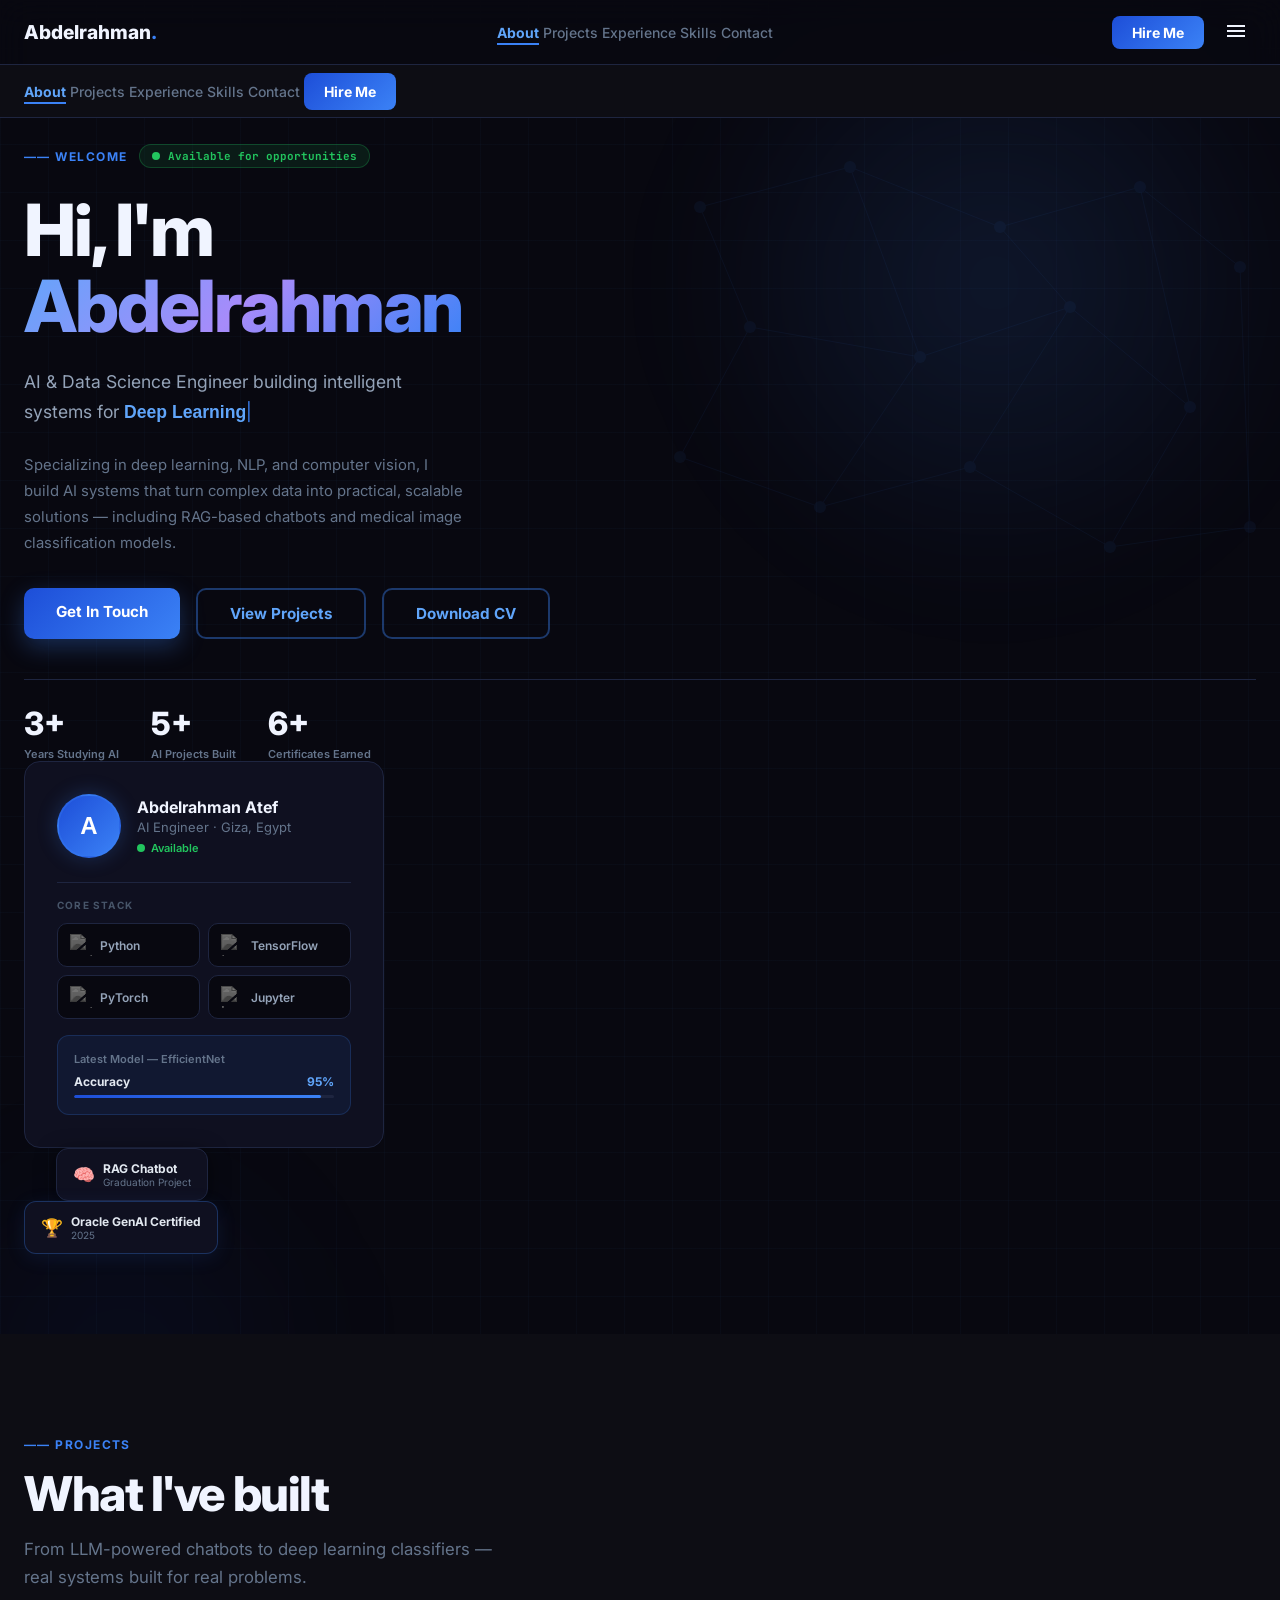
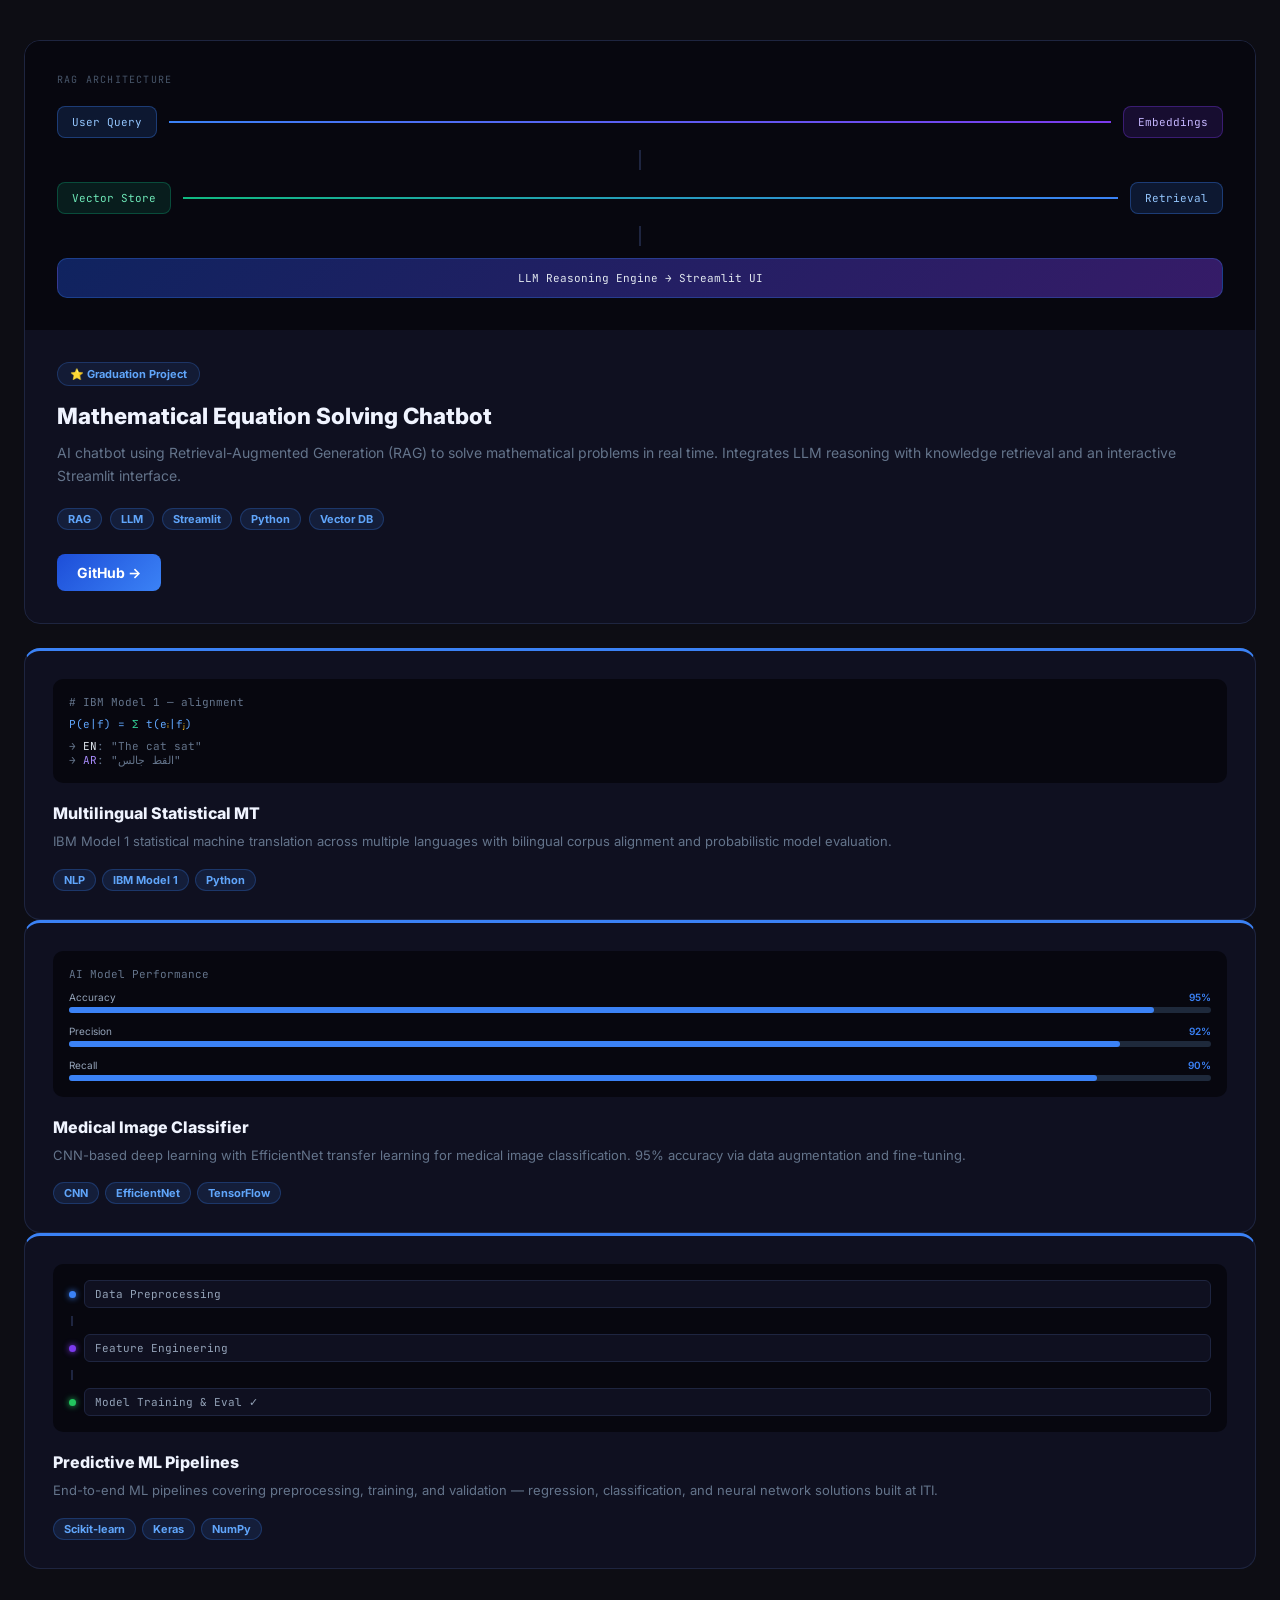
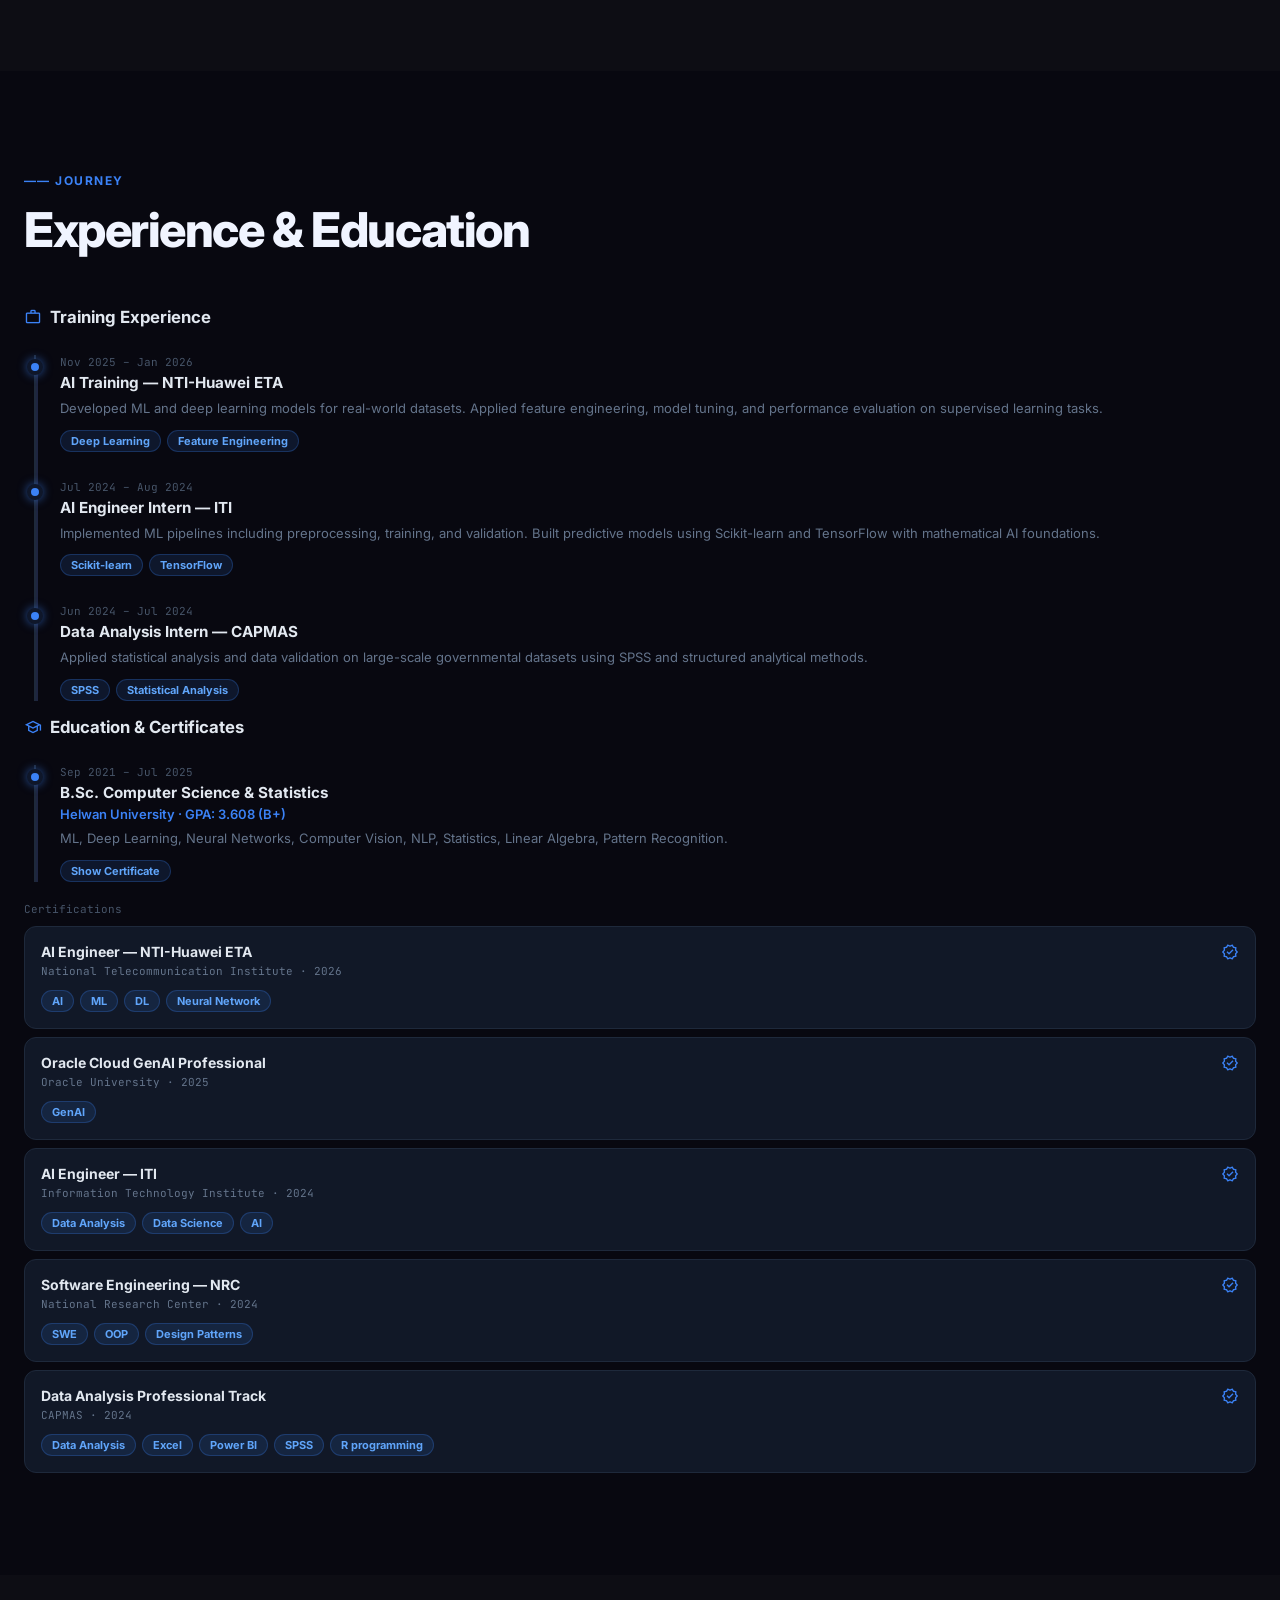
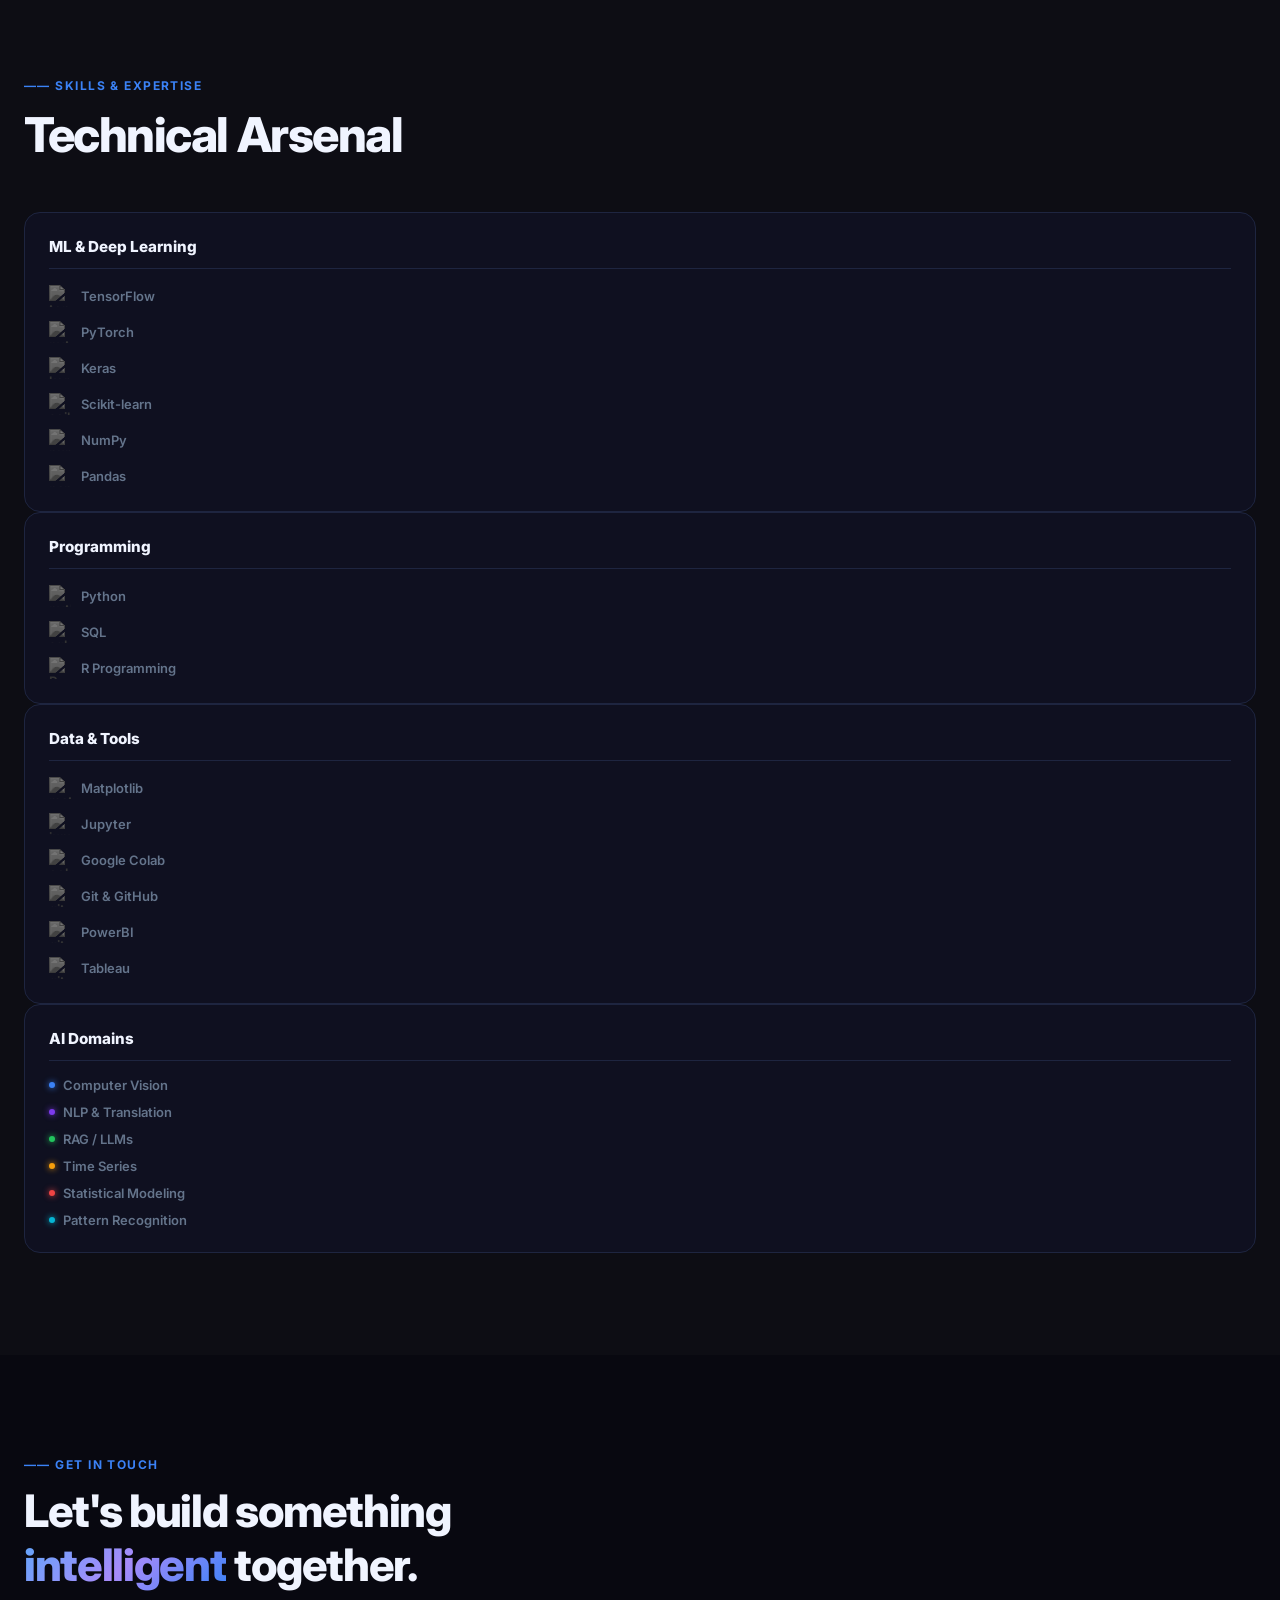
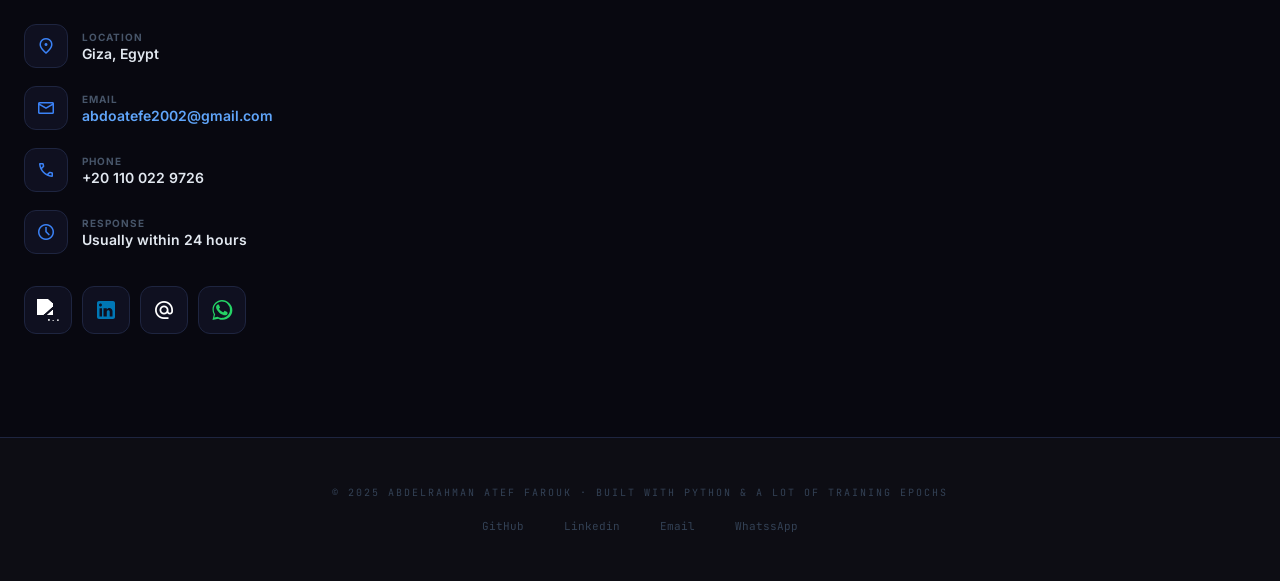
==== index.html @ b1ac97bb "Add files via upload" ====
<!DOCTYPE html>
<html lang="en">
<head>
<meta charset="UTF-8" />
<meta name="viewport" content="width=device-width, initial-scale=1.0" />
<title>Abdelrahman Atef — AI Engineer</title>
<link rel="preconnect" href="https://fonts.googleapis.com" />
<link rel="preconnect" href="https://fonts.gstatic.com" crossorigin />
<link href="https://api.fontshare.com/v2/css?f[]=satoshi@400,500,700,800&display=swap" rel="stylesheet" />
<link href="https://fonts.googleapis.com/css2?family=Inter:wght@400;500;700&display=swap" rel="stylesheet" />
<link href="https://fonts.googleapis.com/css2?family=JetBrains+Mono:wght@400;700&display=swap" rel="stylesheet" />
<link href="https://fonts.googleapis.com/css2?family=Material+Symbols+Outlined:opsz,wght,FILL,GRAD@20..48,100..700,0..1,-50..200&display=swap" rel="stylesheet" />
<script src="https://cdn.tailwindcss.com?plugins=forms,container-queries"></script>
<script>
tailwind.config = {
  theme: {
    extend: {
      colors: {
        primary: "#0a0a0f",
        "primary-container": "#3b82f6",
        "primary-light": "#0d1526",
        surface: "#0d0d14",
        "surface-low": "#111118",
        "surface-container": "#1a1a2e",
        "on-surface": "#f0f4ff",
        "on-surface-variant": "#94a3b8",
        "outline-variant": "#1e293b",
      },
      fontFamily: {
        satoshi: ["Satoshi", "Manrope", "sans-serif"],
        body: ["Inter", "sans-serif"],
        mono: ["JetBrains Mono", "monospace"],
      },
    },
  },
}
</script>
<style>
  *, *::before, *::after { box-sizing: border-box; }
  html { scroll-behavior: smooth; }
  body { font-family: 'Inter', sans-serif; background: #080810; color: #f0f4ff; margin: 0; }

  :root {
    --blue: #3b82f6;
    --blue-bright: #60a5fa;
    --blue-dim: #1d4ed8;
    --blue-glow: rgba(59,130,246,0.18);
    --black: #080810;
    --card: #0f1020;
    --card-border: #1e2540;
    --muted: #64748b;
    --text: #e2e8f0;
    --text-dim: #94a3b8;
  }
.skill-row:hover .dev-icon path.icon-bg {
  fill: #276DC3 !important;
}
  .gradient-primary { background: linear-gradient(135deg, #1d4ed8 0%, #3b82f6 100%); }
  .ghost-shadow { box-shadow: 0 8px 40px var(--blue-glow); }
  .section-padding { padding-top: clamp(64px, 8vw, 120px); padding-bottom: clamp(64px, 8vw, 120px); }

  .editorial-label {
    color: var(--blue); font-size: 0.75rem; font-weight: 700;
    letter-spacing: 0.12em; display: flex; align-items: center; gap: 0.5rem;
    text-transform: uppercase;
  }
  /* الكلاس الموحد لكل الأيقونات */


/* عند تمرير الماوس على الصف أو الأيقونة مباشرة */
.skill-row:hover .dev-icon, .dev-icon:hover {
  filter: grayscale(0) opacity(1) brightness(1);
  transform: scale(1.15);
}

/* إصلاح أيقونات Power BI و Tableau لتكون مثل باقي الأيقونات */
.dev-icon {
  width: 22px;
  height: 22px;
  filter: grayscale(1) brightness(0.45);
  transition: filter 0.3s ease, transform 0.0s ease;
}

.dev-icon:hover {
  filter: grayscale(0) brightness(1);
  transform: scale(1.05);
}
  .dot-pulse { width: 8px; height: 8px; background: #22c55e; border-radius: 50%; animation: pulse-dot 2s infinite; }
  @keyframes pulse-dot {
    0%   { box-shadow: 0 0 0 0 rgba(34,197,94,0.5); }
    70%  { box-shadow: 0 0 0 10px rgba(34,197,94,0); }
    100% { box-shadow: 0 0 0 0 rgba(34,197,94,0); }
  }

  .dev-icon { width: 22px; height: 22px; filter: grayscale(1) brightness(0.45); transition: filter 0.3s; }
  .dev-icon:hover, .skill-row:hover .dev-icon { filter: grayscale(0) brightness(1); }

  .reveal { opacity: 0; transform: translateY(28px); transition: opacity 0.6s ease, transform 0.6s ease; }
  .reveal.visible { opacity: 1; transform: translateY(0); }

  .cursor-blink { animation: blink 1s step-end infinite; }
  @keyframes blink { 0%,100%{opacity:1} 50%{opacity:0} }

  .tag-pill {
    background: rgba(59,130,246,0.12); color: var(--blue-bright); border-radius: 9999px;
    font-size: 11px; font-weight: 700; padding: 3px 10px; border: 1px solid rgba(59,130,246,0.25);
  }

  .timeline-line { position: relative; padding-left: 2rem; }
  .timeline-line::before {
    content: ''; position: absolute; left: 0; top: 8px; bottom: 0;
    width: 2px; background: var(--card-border);
  }
  .timeline-dot {
    position: absolute; left: -6px; top: 6px;
    width: 14px; height: 14px; border-radius: 50%;
    background: var(--blue); border: 3px solid var(--black);
    box-shadow: 0 0 10px rgba(59,130,246,0.6);
  }

  .project-card { transition: transform 0.2s ease, box-shadow 0.2s ease; }
  .project-card:hover { transform: translateY(-5px); box-shadow: 0 16px 48px rgba(59,130,246,0.2); }

  .nav-link { color: var(--muted); font-size: 0.875rem; font-weight: 500; transition: color 0.2s; text-decoration: none; }
  .nav-link:hover, .nav-link.active { color: var(--blue-bright); }
  .nav-link.active { font-weight: 700; border-bottom: 2px solid var(--blue); padding-bottom: 2px; }

  input, textarea {
    background: #0a0a14; border: 1px solid var(--card-border); color: var(--text);
    border-radius: 8px; padding: 12px; font-size: 14px; width: 100%;
    transition: border-color 0.2s, box-shadow 0.2s; font-family: 'Inter', sans-serif;
  }
  input::placeholder, textarea::placeholder { color: var(--muted); }
  input:focus, textarea:focus {
    outline: none; border-color: var(--blue);
    box-shadow: 0 0 0 3px rgba(59,130,246,0.15);
  }

  .gradient-text {
    background: linear-gradient(135deg, #60a5fa, #a78bfa, #3b82f6);
    -webkit-background-clip: text; -webkit-text-fill-color: transparent; background-clip: text;
  }

  .skill-bar { height: 3px; background: var(--card-border); border-radius: 99px; overflow: hidden; }
  .skill-bar-fill {
    height: 100%; background: linear-gradient(90deg, #1d4ed8, #3b82f6);
    border-radius: 99px; transition: width 1.2s cubic-bezier(0.4, 0, 0.2, 1); width: 0;
  }

  .cert-card {
    background: var(--card); border: 1px solid var(--card-border);
    border-radius: 12px; padding: 16px;
    transition: transform 0.2s, border-color 0.2s;
  }
  .cert-card:hover { transform: translateY(-2px); border-color: var(--blue); }

  .glow-card { border: 1px solid var(--card-border); border-radius: 16px; transition: border-color 0.3s, box-shadow 0.3s; }
  .glow-card:hover { border-color: rgba(59,130,246,0.5); box-shadow: 0 0 28px rgba(59,130,246,0.1); }

  .grid-overlay {
    position: absolute; inset: 0; pointer-events: none;
    background-image:
      linear-gradient(rgba(59,130,246,0.03) 1px, transparent 1px),
      linear-gradient(90deg, rgba(59,130,246,0.03) 1px, transparent 1px);
    background-size: 48px 48px;
  }

  ::-webkit-scrollbar { width: 6px; }
  ::-webkit-scrollbar-track { background: var(--black); }
  ::-webkit-scrollbar-thumb { background: var(--card-border); border-radius: 3px; }
  ::-webkit-scrollbar-thumb:hover { background: var(--blue-dim); }

  a { text-decoration: none; }
</style>
</head>
<body>

<!-- ─── NAVBAR ─── -->
<nav style="position:fixed;top:0;left:0;right:0;z-index:50;background:rgba(8,8,16,0.88);backdrop-filter:blur(16px);border-bottom:1px solid #1e2540;">
  <div style="max-width:1280px;margin:0 auto;padding:0 24px;height:64px;display:flex;align-items:center;justify-content:space-between;">
    <span class="font-satoshi" style="font-weight:800;font-size:1.2rem;color:#f0f4ff;">Abdelrahman<span style="color:#3b82f6;">.</span></span>
    <div class="hidden md:flex" style="align-items:center;gap:32px;">
      <a href="#about"      class="nav-link font-satoshi">About</a>
      <a href="#projects"   class="nav-link font-satoshi">Projects</a>
      <a href="#experience" class="nav-link font-satoshi">Experience</a>
      <a href="#skills"     class="nav-link font-satoshi">Skills</a>
      <a href="#contact"    class="nav-link font-satoshi">Contact</a>
    </div>
    <div style="display:flex;align-items:center;gap:12px;">
      <a href="mailto:abdoatefe2002@gmail.com" class="gradient-primary font-satoshi hidden md:block"
         style="color:white;font-weight:700;padding:8px 20px;border-radius:8px;font-size:14px;">Hire Me</a>
      <button id="hamburger" class="md:hidden" style="background:none;border:none;color:#f0f4ff;cursor:pointer;padding:8px;" aria-expanded="false">
        <span class="material-symbols-outlined">menu</span>
      </button>
    </div>
  </div>
  <div id="mobile-menu" class="hidden" style="background:#0d0d14;border-top:1px solid #1e2540;padding:16px 24px;flex-direction:column;gap:16px;">
    <a href="#about"      class="nav-link font-satoshi mobile-nav-link">About</a>
    <a href="#projects"   class="nav-link font-satoshi mobile-nav-link">Projects</a>
    <a href="#experience" class="nav-link font-satoshi mobile-nav-link">Experience</a>
    <a href="#skills"     class="nav-link font-satoshi mobile-nav-link">Skills</a>
    <a href="#contact"    class="nav-link font-satoshi mobile-nav-link">Contact</a>
    <a href="mailto:abdoatefe2002@gmail.com" class="gradient-primary font-satoshi"
       style="color:white;font-weight:700;padding:10px 20px;border-radius:8px;font-size:14px;text-align:center;">Hire Me</a>
  </div>
</nav>

<!-- ─── HERO ─── -->
<section id="about" style="min-height:100vh;display:flex;align-items:center;position:relative;overflow:hidden;padding-top:64px;background:#080810;">
  <div class="grid-overlay"></div>
  <div style="position:absolute;top:-5%;right:-5%;width:700px;height:700px;background:radial-gradient(circle,rgba(59,130,246,0.13) 0%,transparent 65%);border-radius:50%;filter:blur(50px);pointer-events:none;"></div>
  <div style="position:absolute;bottom:-20%;left:-10%;width:500px;height:500px;background:radial-gradient(circle,rgba(29,78,216,0.07) 0%,transparent 65%);border-radius:50%;filter:blur(60px);pointer-events:none;"></div>
  <svg style="position:absolute;right:0;top:8%;opacity:0.055;pointer-events:none;" width="680" height="580" viewBox="0 0 680 580" fill="none">
    <circle cx="100" cy="100" r="6" fill="#3b82f6"/><circle cx="250" cy="60" r="6" fill="#3b82f6"/>
    <circle cx="400" cy="120" r="6" fill="#3b82f6"/><circle cx="540" cy="80" r="6" fill="#3b82f6"/>
    <circle cx="640" cy="160" r="6" fill="#3b82f6"/><circle cx="150" cy="220" r="6" fill="#3b82f6"/>
    <circle cx="320" cy="250" r="6" fill="#3b82f6"/><circle cx="470" cy="200" r="6" fill="#3b82f6"/>
    <circle cx="590" cy="300" r="6" fill="#3b82f6"/><circle cx="80" cy="350" r="6" fill="#3b82f6"/>
    <circle cx="220" cy="400" r="6" fill="#3b82f6"/><circle cx="370" cy="360" r="6" fill="#3b82f6"/>
    <circle cx="510" cy="440" r="6" fill="#3b82f6"/><circle cx="650" cy="420" r="6" fill="#3b82f6"/>
    <line x1="100" y1="100" x2="250" y2="60" stroke="#3b82f6" stroke-width="1"/>
    <line x1="250" y1="60" x2="400" y2="120" stroke="#3b82f6" stroke-width="1"/>
    <line x1="400" y1="120" x2="540" y2="80" stroke="#3b82f6" stroke-width="1"/>
    <line x1="540" y1="80" x2="640" y2="160" stroke="#3b82f6" stroke-width="1"/>
    <line x1="100" y1="100" x2="150" y2="220" stroke="#3b82f6" stroke-width="1"/>
    <line x1="250" y1="60" x2="320" y2="250" stroke="#3b82f6" stroke-width="1"/>
    <line x1="400" y1="120" x2="470" y2="200" stroke="#3b82f6" stroke-width="1"/>
    <line x1="540" y1="80" x2="590" y2="300" stroke="#3b82f6" stroke-width="1"/>
    <line x1="150" y1="220" x2="320" y2="250" stroke="#3b82f6" stroke-width="1"/>
    <line x1="320" y1="250" x2="470" y2="200" stroke="#3b82f6" stroke-width="1"/>
    <line x1="470" y1="200" x2="590" y2="300" stroke="#3b82f6" stroke-width="1"/>
    <line x1="80" y1="350" x2="150" y2="220" stroke="#3b82f6" stroke-width="1"/>
    <line x1="80" y1="350" x2="220" y2="400" stroke="#3b82f6" stroke-width="1"/>
    <line x1="220" y1="400" x2="370" y2="360" stroke="#3b82f6" stroke-width="1"/>
    <line x1="370" y1="360" x2="510" y2="440" stroke="#3b82f6" stroke-width="1"/>
    <line x1="510" y1="440" x2="650" y2="420" stroke="#3b82f6" stroke-width="1"/>
    <line x1="320" y1="250" x2="220" y2="400" stroke="#3b82f6" stroke-width="1"/>
    <line x1="470" y1="200" x2="370" y2="360" stroke="#3b82f6" stroke-width="1"/>
    <line x1="590" y1="300" x2="510" y2="440" stroke="#3b82f6" stroke-width="1"/>
    <line x1="640" y1="160" x2="650" y2="420" stroke="#3b82f6" stroke-width="1"/>
  </svg>

  <div style="max-width:1280px;margin:0 auto;padding:80px 24px;width:100%;position:relative;z-index:1;">
    <div class="grid md:grid-cols-2" style="gap:48px;align-items:center;">

      <!-- LEFT -->
      <div style="display:flex;flex-direction:column;gap:24px;">
        <div style="display:flex;flex-wrap:wrap;align-items:center;gap:12px;">
          <span class="editorial-label">—— WELCOME</span>
          <span style="display:flex;align-items:center;gap:8px;background:rgba(34,197,94,0.1);border:1px solid rgba(34,197,94,0.25);color:#22c55e;font-family:'JetBrains Mono',monospace;font-size:11px;font-weight:700;padding:4px 12px;border-radius:9999px;">
            <span class="dot-pulse"></span>Available for opportunities
          </span>
        </div>

        <h1 class="font-satoshi" style="font-size:clamp(2.8rem,6vw,4.5rem);font-weight:800;letter-spacing:-0.03em;line-height:1.05;color:#f0f4ff;margin:0;">
          Hi, I'm<br/><span class="gradient-text">Abdelrahman</span>
        </h1>

        <p style="font-size:1.1rem;color:#94a3b8;max-width:420px;line-height:1.7;margin:0;">
          AI & Data Science Engineer building intelligent systems for
          <span id="rotator" style="color:#60a5fa;font-weight:700;font-family:'Satoshi',sans-serif;">Machine Learning</span><span class="cursor-blink" style="color:#3b82f6;">|</span>
        </p>

        <p style="font-size:0.93rem;color:#64748b;max-width:440px;line-height:1.75;margin:0;">
          Specializing in deep learning, NLP, and computer vision, I build AI systems that turn complex data into practical, scalable solutions — including RAG-based chatbots and medical image classification models.
        </p>

       <div style="display:flex;flex-wrap:wrap;gap:16px;margin-top:8px;">
  <a href="#contact" class="gradient-primary font-satoshi"
     style="color:white;font-weight:700;padding:14px 32px;border-radius:10px;font-size:0.95rem;box-shadow:0 8px 24px rgba(59,130,246,0.3);">Get In Touch</a>
  <a href="#projects" class="font-satoshi"
     style="color:#60a5fa;font-weight:700;padding:14px 32px;border-radius:10px;font-size:0.95rem;border:2px solid rgba(59,130,246,0.4);transition:all 0.2s;"
     onmouseover="this.style.background='rgba(59,130,246,0.08)';this.style.borderColor='#3b82f6'"
     onmouseout="this.style.background='transparent';this.style.borderColor='rgba(59,130,246,0.4)'">View Projects</a>
  <!-- زر Download CV الجديد -->
  <a href="AbdelrahmanAtef.pdf" download
    style="color:#60a5fa;font-weight:700;padding:14px 32px;border-radius:10px;font-size:0.95rem;border:2px solid rgba(59,130,246,0.4);transition:all 0.2s;"
     onmouseover="this.style.background='rgba(59,130,246,0.08)';this.style.borderColor='#3b82f6'"
     onmouseout="this.style.background='transparent';this.style.borderColor='rgba(59,130,246,0.4)'">Download CV</a>
</div>

        <div style="display:flex;gap:32px;margin-top:16px;padding-top:24px;border-top:1px solid #1e2540;">
          <div>
            <div class="font-satoshi" style="font-weight:800;font-size:2rem;color:#f0f4ff;"><span class="counter" data-target="3">0</span>+</div>
            <div style="font-size:11px;color:#64748b;font-weight:600;margin-top:4px;">Years Studying AI</div>
          </div>
          <div>
            <div class="font-satoshi" style="font-weight:800;font-size:2rem;color:#f0f4ff;"><span class="counter" data-target="5">0</span>+</div>
            <div style="font-size:11px;color:#64748b;font-weight:600;margin-top:4px;">AI Projects Built</div>
          </div>
          <div>
            <div class="font-satoshi" style="font-weight:800;font-size:2rem;color:#f0f4ff;"><span class="counter" data-target="6">0</span>+</div>
            <div style="font-size:11px;color:#64748b;font-weight:600;margin-top:4px;">Certificates Earned</div>
          </div>
        </div>
      </div>

      <!-- RIGHT -->
      <div class="hidden md:flex" style="flex-direction:column;align-items:center;gap:16px;">
        <div class="glow-card" style="background:#0f1020;padding:32px;width:100%;max-width:360px;">
          <div style="display:flex;align-items:center;gap:16px;margin-bottom:24px;">
            <div style="width:64px;height:64px;border-radius:50%;background:linear-gradient(135deg,#1d4ed8,#3b82f6);display:flex;align-items:center;justify-content:center;flex-shrink:0;border:2px solid rgba(59,130,246,0.3);box-shadow:0 0 20px rgba(59,130,246,0.25);">
              <span style="color:white;font-family:'Satoshi',sans-serif;font-weight:800;font-size:1.5rem;">A</span>
            </div>
            <div>
              <div class="font-satoshi" style="font-weight:700;color:#f0f4ff;">Abdelrahman Atef</div>
              <div style="font-size:13px;color:#64748b;margin-top:2px;">AI Engineer · Giza, Egypt</div>
              <div style="display:flex;align-items:center;gap:6px;margin-top:6px;">
                <span class="dot-pulse"></span>
                <span style="font-size:11px;color:#22c55e;font-weight:600;">Available</span>
              </div>
            </div>
          </div>
          <div style="border-top:1px solid #1e2540;padding-top:16px;margin-bottom:16px;">
            <div style="font-size:10px;color:#475569;text-transform:uppercase;letter-spacing:0.12em;font-weight:700;margin-bottom:12px;">Core Stack</div>
            <div style="display:grid;grid-template-columns:1fr 1fr;gap:8px;">
              <div style="border:1px solid #1e2540;border-radius:10px;padding:10px 12px;display:flex;align-items:center;gap:8px;background:#080810;">
                <img src="https://cdn.jsdelivr.net/gh/devicons/devicon/icons/python/python-original.svg" alt="python" class="dev-icon" />
                <span style="font-size:12px;font-weight:600;color:#94a3b8;">Python</span>
              </div>
              <div style="border:1px solid #1e2540;border-radius:10px;padding:10px 12px;display:flex;align-items:center;gap:8px;background:#080810;">
                <img src="https://cdn.jsdelivr.net/gh/devicons/devicon/icons/tensorflow/tensorflow-original.svg" alt="tensorflow" class="dev-icon" />
                <span style="font-size:12px;font-weight:600;color:#94a3b8;">TensorFlow</span>
              </div>
              <div style="border:1px solid #1e2540;border-radius:10px;padding:10px 12px;display:flex;align-items:center;gap:8px;background:#080810;">
                <img src="https://cdn.jsdelivr.net/gh/devicons/devicon/icons/pytorch/pytorch-original.svg" alt="pytorch" class="dev-icon" />
                <span style="font-size:12px;font-weight:600;color:#94a3b8;">PyTorch</span>
              </div>
              <div style="border:1px solid #1e2540;border-radius:10px;padding:10px 12px;display:flex;align-items:center;gap:8px;background:#080810;">
                <img src="https://cdn.jsdelivr.net/gh/devicons/devicon/icons/jupyter/jupyter-original.svg" alt="jupyter" class="dev-icon" />
                <span style="font-size:12px;font-weight:600;color:#94a3b8;">Jupyter</span>
              </div>
            </div>
          </div>
          <div style="background:rgba(59,130,246,0.08);border:1px solid rgba(59,130,246,0.2);border-radius:12px;padding:16px;">
            <div style="font-size:11px;color:#64748b;font-weight:600;margin-bottom:8px;">Latest Model — EfficientNet</div>
            <div style="display:flex;justify-content:space-between;margin-bottom:6px;">
              <span style="font-size:12px;font-weight:700;color:#e2e8f0;">Accuracy</span>
              <span style="font-size:12px;font-weight:700;color:#60a5fa;">95%</span>
            </div>
            <div class="skill-bar"><div class="skill-bar-fill" style="width:95%"></div></div>
          </div>
        </div>
        <div style="display:flex;gap:12px;align-self:flex-start;margin-left:32px;">
          <div style="background:#0f1020;border:1px solid #1e2540;border-radius:12px;padding:12px 16px;display:flex;align-items:center;gap:8px;box-shadow:0 4px 20px rgba(0,0,0,0.5);">
            <span style="font-size:1.1rem;">🧠</span>
            <div>
              <div style="font-size:12px;font-weight:700;color:#e2e8f0;">RAG Chatbot</div>
              <div style="font-size:10px;color:#64748b;">Graduation Project</div>
            </div>
          </div>
        </div>
        <div style="display:flex;gap:12px;align-self:flex-end;margin-right:32px;">
          <div style="background:#0f1020;border:1px solid rgba(59,130,246,0.3);border-radius:12px;padding:12px 16px;display:flex;align-items:center;gap:8px;box-shadow:0 4px 20px rgba(59,130,246,0.1);">
            <span style="font-size:1.1rem;">🏆</span>
            <div>
              <div style="font-size:12px;font-weight:700;color:#e2e8f0;">Oracle GenAI Certified</div>
              <div style="font-size:10px;color:#64748b;">2025</div>
            </div>
          </div>
        </div>
      </div>
    </div>
  </div>
</section>

<!-- ─── PROJECTS ─── -->
<section id="projects" class="section-padding" style="background:#0d0d14;">
  <div style="max-width:1280px;margin:0 auto;padding:0 24px;">
    <div class="reveal" style="margin-bottom:12px;"><span class="editorial-label">—— PROJECTS</span></div>
    <h2 class="font-satoshi reveal" style="font-size:clamp(2rem,4vw,3rem);font-weight:800;letter-spacing:-0.03em;color:#f0f4ff;margin:0 0 12px 0;">What I've built</h2>
    <p class="reveal" style="color:#64748b;font-size:1.05rem;max-width:480px;line-height:1.7;margin:0 0 48px 0;">From LLM-powered chatbots to deep learning classifiers — real systems built for real problems.</p>

    <!-- Featured -->
    <div class="project-card glow-card reveal" style="background:#0f1020;overflow:hidden;margin-bottom:24px;">
      <div class="grid md:grid-cols-2">
        <div style="background:#07070f;padding:32px;display:flex;flex-direction:column;justify-content:center;min-height:280px;">
          <div style="font-size:10px;color:#475569;font-family:'JetBrains Mono',monospace;text-transform:uppercase;letter-spacing:0.12em;margin-bottom:20px;">RAG Architecture</div>
          <div style="display:flex;flex-direction:column;gap:12px;">
            <div style="display:flex;align-items:center;gap:12px;">
              <div style="background:rgba(59,130,246,0.15);border:1px solid rgba(59,130,246,0.35);color:#93c5fd;padding:8px 14px;border-radius:8px;font-family:'JetBrains Mono',monospace;font-size:11px;flex-shrink:0;">User Query</div>
              <div style="flex:1;height:2px;background:linear-gradient(90deg,#3b82f6,#7c3aed);"></div>
              <div style="background:rgba(124,58,237,0.15);border:1px solid rgba(124,58,237,0.35);color:#c4b5fd;padding:8px 14px;border-radius:8px;font-family:'JetBrains Mono',monospace;font-size:11px;flex-shrink:0;">Embeddings</div>
            </div>
            <div style="display:flex;justify-content:center;"><div style="width:2px;height:20px;background:#1e2540;"></div></div>
            <div style="display:flex;align-items:center;gap:12px;">
              <div style="background:rgba(16,185,129,0.12);border:1px solid rgba(16,185,129,0.3);color:#6ee7b7;padding:8px 14px;border-radius:8px;font-family:'JetBrains Mono',monospace;font-size:11px;flex-shrink:0;">Vector Store</div>
              <div style="flex:1;height:2px;background:linear-gradient(90deg,#10b981,#3b82f6);"></div>
              <div style="background:rgba(59,130,246,0.15);border:1px solid rgba(59,130,246,0.35);color:#93c5fd;padding:8px 14px;border-radius:8px;font-family:'JetBrains Mono',monospace;font-size:11px;flex-shrink:0;">Retrieval</div>
            </div>
            <div style="display:flex;justify-content:center;"><div style="width:2px;height:20px;background:#1e2540;"></div></div>
            <div style="background:linear-gradient(135deg,rgba(29,78,216,0.4),rgba(124,58,237,0.4));border:1px solid rgba(59,130,246,0.3);color:#e2e8f0;padding:12px 16px;border-radius:10px;font-family:'JetBrains Mono',monospace;font-size:11px;text-align:center;">
              LLM Reasoning Engine → Streamlit UI
            </div>
          </div>
        </div>
        <div style="padding:32px;display:flex;flex-direction:column;justify-content:center;">
          <div style="display:inline-flex;align-items:center;gap:8px;background:rgba(59,130,246,0.1);border:1px solid rgba(59,130,246,0.25);color:#60a5fa;border-radius:9999px;padding:4px 12px;font-size:11px;font-weight:700;margin-bottom:16px;width:fit-content;">
            ⭐ Graduation Project
          </div>
          <h3 class="font-satoshi" style="font-size:1.4rem;font-weight:800;color:#f0f4ff;margin:0 0 12px 0;">Mathematical Equation Solving Chatbot</h3>
          <p style="color:#64748b;font-size:14px;line-height:1.7;margin:0 0 20px 0;">AI chatbot using Retrieval-Augmented Generation (RAG) to solve mathematical problems in real time. Integrates LLM reasoning with knowledge retrieval and an interactive Streamlit interface.</p>
          <div style="display:flex;flex-wrap:wrap;gap:8px;margin-bottom:24px;">
            <span class="tag-pill">RAG</span><span class="tag-pill">LLM</span><span class="tag-pill">Streamlit</span><span class="tag-pill">Python</span><span class="tag-pill">Vector DB</span>
          </div>
          <a href="https://github.com/AbdoAtef2000" target="_blank" class="gradient-primary font-satoshi" style="color:white;font-weight:700;padding:10px 20px;border-radius:8px;font-size:14px;display:inline-block;width:fit-content;">GitHub →</a>
        </div>
      </div>
    </div>

    <!-- 3-col -->
    <div class="grid md:grid-cols-3" style="gap:20px;">
      <div class="project-card glow-card reveal" style="background:#0f1020;padding:28px;border-top:3px solid #3b82f6;">
        <div style="background:#07070f;border-radius:10px;padding:16px;margin-bottom:20px;font-family:'JetBrains Mono',monospace;font-size:11px;">
          <div style="color:#64748b;margin-bottom:8px;"># IBM Model 1 — alignment</div>
          <div style="color:#60a5fa;">P(e|f) = <span style="color:#34d399;">Σ</span> t(e<span style="color:#fbbf24;">ᵢ</span>|f<span style="color:#fbbf24;">ⱼ</span>)</div>
          <div style="color:#64748b;margin-top:8px;">→ <span style="color:#e2e8f0;">EN</span>: "The cat sat"</div>
          <div style="color:#64748b;">→ <span style="color:#a78bfa;">AR</span>: "القط جالس"</div>
        </div>
        <h4 class="font-satoshi" style="font-size:1rem;font-weight:800;color:#f0f4ff;margin:0 0 8px 0;">Multilingual Statistical MT</h4>
        <p style="color:#64748b;font-size:13px;line-height:1.65;margin:0 0 16px 0;">IBM Model 1 statistical machine translation across multiple languages with bilingual corpus alignment and probabilistic model evaluation.</p>
        <div style="display:flex;flex-wrap:wrap;gap:6px;"><span class="tag-pill">NLP</span><span class="tag-pill">IBM Model 1</span><span class="tag-pill">Python</span></div>
      </div>

    
    
    <div class="project-card glow-card reveal" style="background:#0f1020;padding:28px;border-top:3px solid #3b82f6;">
       
      
      
      
   <div style="background:#07070f;border-radius:10px;padding:16px;margin-bottom:20px;">
  <div style="font-size:11px;color:#64748b;font-family:'JetBrains Mono',monospace;margin-bottom:10px;">
    AI Model Performance
  </div>

  <div style="display:flex;flex-direction:column;gap:12px;">

    <!-- Accuracy -->
    <div>
      <div style="display:flex;justify-content:space-between;font-size:10px;color:#94a3b8;">
        <span>Accuracy</span>
        <span style="color:#3b82f6;font-weight:600;">95%</span>
      </div>
      <div style="height:6px;background:#1e293b;border-radius:6px;margin-top:4px;">
        <div style="width:95%;height:100%;background:#3b82f6;border-radius:6px;"></div>
      </div>
    </div>

    <!-- Precision -->
    <div>
      <div style="display:flex;justify-content:space-between;font-size:10px;color:#94a3b8;">
        <span>Precision</span>
        <span style="color:#3b82f6;font-weight:600;">92%</span>
      </div>
      <div style="height:6px;background:#1e293b;border-radius:6px;margin-top:4px;">
        <div style="width:92%;height:100%;background:#3b82f6;border-radius:6px;"></div>
      </div>
    </div>

    <!-- Recall -->
    <div>
      <div style="display:flex;justify-content:space-between;font-size:10px;color:#94a3b8;">
        <span>Recall</span>
        <span style="color:#3b82f6;font-weight:600;">90%</span>
      </div>
      <div style="height:6px;background:#1e293b;border-radius:6px;margin-top:4px;">
        <div style="width:90%;height:100%;background:#3b82f6;border-radius:6px;"></div>
      </div>
    </div>

  </div>
</div>





        <h4 class="font-satoshi" style="font-size:1rem;font-weight:800;color:#f0f4ff;margin:0 0 8px 0;">Medical Image Classifier</h4>
        <p style="color:#64748b;font-size:13px;line-height:1.65;margin:0 0 16px 0;">CNN-based deep learning with EfficientNet transfer learning for medical image classification. 95% accuracy via data augmentation and fine-tuning.</p>
        <div style="display:flex;flex-wrap:wrap;gap:6px;"><span class="tag-pill">CNN</span><span class="tag-pill">EfficientNet</span><span class="tag-pill">TensorFlow</span></div>
      </div>

      <div class="project-card glow-card reveal" style="background:#0f1020;padding:28px;border-top:3px solid #3b82f6;">
        <div style="background:#07070f;border-radius:10px;padding:16px;margin-bottom:20px;">
          <div style="display:flex;flex-direction:column;gap:8px;">
            <div style="display:flex;align-items:center;gap:8px;">
              <div style="width:7px;height:7px;border-radius:50%;background:#3b82f6;flex-shrink:0;box-shadow:0 0 6px #3b82f6;"></div>
              <div style="font-size:11px;font-family:'JetBrains Mono',monospace;color:#94a3b8;background:#0f1020;border:1px solid #1e2540;border-radius:6px;padding:6px 10px;flex:1;">Data Preprocessing</div>
            </div>
            <div style="width:2px;height:10px;background:#1e2540;margin-left:2px;"></div>
            <div style="display:flex;align-items:center;gap:8px;">
              <div style="width:7px;height:7px;border-radius:50%;background:#7c3aed;flex-shrink:0;box-shadow:0 0 6px #7c3aed;"></div>
              <div style="font-size:11px;font-family:'JetBrains Mono',monospace;color:#94a3b8;background:#0f1020;border:1px solid #1e2540;border-radius:6px;padding:6px 10px;flex:1;">Feature Engineering</div>
            </div>
            <div style="width:2px;height:10px;background:#1e2540;margin-left:2px;"></div>
            <div style="display:flex;align-items:center;gap:8px;">
              <div style="width:7px;height:7px;border-radius:50%;background:#22c55e;flex-shrink:0;box-shadow:0 0 6px #22c55e;"></div>
              <div style="font-size:11px;font-family:'JetBrains Mono',monospace;color:#94a3b8;background:#0f1020;border:1px solid #1e2540;border-radius:6px;padding:6px 10px;flex:1;">Model Training & Eval ✓</div>
            </div>
          </div>
        </div>
        <h4 class="font-satoshi" style="font-size:1rem;font-weight:800;color:#f0f4ff;margin:0 0 8px 0;">Predictive ML Pipelines</h4>
        <p style="color:#64748b;font-size:13px;line-height:1.65;margin:0 0 16px 0;">End-to-end ML pipelines covering preprocessing, training, and validation — regression, classification, and neural network solutions built at ITI.</p>
        <div style="display:flex;flex-wrap:wrap;gap:6px;"><span class="tag-pill">Scikit-learn</span><span class="tag-pill">Keras</span><span class="tag-pill">NumPy</span></div>
      </div>
    </div>
  </div>
</section>

<!-- ─── EXPERIENCE & EDUCATION ─── -->
<section id="experience" class="section-padding" style="background:#080810;">
  <div style="max-width:1280px;margin:0 auto;padding:0 24px;">
    <div class="reveal" style="margin-bottom:12px;"><span class="editorial-label">—— JOURNEY</span></div>
    <h2 class="font-satoshi reveal" style="font-size:clamp(2rem,4vw,3rem);font-weight:800;letter-spacing:-0.03em;color:#f0f4ff;margin:0 0 48px 0;">Experience & Education</h2>
    <div class="grid md:grid-cols-2" style="gap:48px;">
<div>
  <h3 class="font-satoshi" style="font-weight:700;font-size:1.05rem;color:#e2e8f0;margin-bottom:28px;display:flex;align-items:center;gap:8px;">
    <span class="material-symbols-outlined" style="font-size:18px;color:#3b82f6;">work</span>Training Experience
  </h3>

  <div class="timeline-line" style="display:flex;flex-direction:column;gap:28px;border-left: 2px solid #1e293b;margin-left: 10px;padding-left: 24px;position: relative;">

    <div class="reveal" style="position:relative;">
      <div class="timeline-dot" style="position: absolute;left: -33px;top: 4px;width: 16px;height: 16px;background: #3b82f6;border: 4px solid #0f172a;border-radius: 50%;z-index: 1;"></div>
      
      <div style="font-size:11px;color:#475569;font-family:'JetBrains Mono',monospace;margin-bottom:4px;">Nov 2025 – Jan 2026</div>
      <h4 class="font-satoshi" style="font-weight:700;color:#e2e8f0;font-size:0.95rem;margin:0 0 6px 0;">AI Training — NTI-Huawei ETA</h4>
      <p style="color:#64748b;font-size:13px;line-height:1.65;margin:0 0 10px 0;">Developed ML and deep learning models for real-world datasets. Applied feature engineering, model tuning, and performance evaluation on supervised learning tasks.</p>
      <div style="display:flex;flex-wrap:wrap;gap:6px;"><span class="tag-pill">Deep Learning</span><span class="tag-pill">Feature Engineering</span></div>
    </div>

    <div class="reveal" style="position:relative;">
      <div class="timeline-dot" style="position: absolute;left: -33px;top: 4px;width: 16px;height: 16px;background: #3b82f6;border: 4px solid #0f172a;border-radius: 50%;z-index: 1;"></div>
      
      <div style="font-size:11px;color:#475569;font-family:'JetBrains Mono',monospace;margin-bottom:4px;">Jul 2024 – Aug 2024</div>
      <h4 class="font-satoshi" style="font-weight:700;color:#e2e8f0;font-size:0.95rem;margin:0 0 6px 0;">AI Engineer Intern — ITI</h4>
      <p style="color:#64748b;font-size:13px;line-height:1.65;margin:0 0 10px 0;">Implemented ML pipelines including preprocessing, training, and validation. Built predictive models using Scikit-learn and TensorFlow with mathematical AI foundations.</p>
      <div style="display:flex;flex-wrap:wrap;gap:6px;"><span class="tag-pill">Scikit-learn</span><span class="tag-pill">TensorFlow</span></div>
    </div>

    <div class="reveal" style="position:relative;">
      <div class="timeline-dot" style="position: absolute;left: -33px;top: 4px;width: 16px;height: 16px;background: #3b82f6;border: 4px solid #0f172a;border-radius: 50%;z-index: 1;"></div>
      
      <div style="font-size:11px;color:#475569;font-family:'JetBrains Mono',monospace;margin-bottom:4px;">Jun 2024 – Jul 2024</div>
      <h4 class="font-satoshi" style="font-weight:700;color:#e2e8f0;font-size:0.95rem;margin:0 0 6px 0;">Data Analysis Intern — CAPMAS</h4>
      <p style="color:#64748b;font-size:13px;line-height:1.65;margin:0 0 10px 0;">Applied statistical analysis and data validation on large-scale governmental datasets using SPSS and structured analytical methods.</p>
      <div style="display:flex;flex-wrap:wrap;gap:6px;"><span class="tag-pill">SPSS</span><span class="tag-pill">Statistical Analysis</span></div>
    </div>

  </div>
  
</div>
<div>
  <h3 class="font-satoshi" style="font-weight:700;font-size:1.05rem;color:#e2e8f0;margin-bottom:28px;display:flex;align-items:center;gap:8px;">
    <span class="material-symbols-outlined" style="font-size:18px;color:#3b82f6;">school</span>Education & Certificates
  </h3>

  <div class="timeline-line" style="display:flex;flex-direction:column;gap:28px;border-left: 2px solid #1e293b;margin-left: 10px;padding-left: 24px;position: relative;">

    <div class="reveal" style="position:relative;">
      <div class="timeline-dot" style="position: absolute;left: -33px;top: 4px;width: 16px;height: 16px;background: #3b82f6;border: 4px solid #0f172a;border-radius: 50%;z-index: 1;"></div>
      
      <div style="font-size:11px;color:#475569;font-family:'JetBrains Mono',monospace;margin-bottom:4px;">Sep 2021 – Jul 2025</div>
      <h4 class="font-satoshi" style="font-weight:700;color:#e2e8f0;font-size:0.95rem;margin:0 0 4px 0;">B.Sc. Computer Science & Statistics</h4>
      <p style="color:#3b82f6;font-size:13px;font-weight:600;margin:0 0 6px 0;">Helwan University · GPA: 3.608 (B+)</p>
      <p style="color:#64748b;font-size:13px;line-height:1.65;margin:0 0 10px 0;">ML, Deep Learning, Neural Networks, Computer Vision, NLP, Statistics, Linear Algebra, Pattern Recognition.</p>
                   <a href="https://drive.google.com/file/d/1TAi6tMJ0pBHfHTZsg7LtErmDiBBB95S1/view" target="_blank" style="text-decoration:none;">

      <div style="display:flex;flex-wrap:wrap;gap:6px;">
        <span class="tag-pill"> Show Certificate</span>
      </div>
                   </a>
    </div>

    </div>
      <div style="height: 20px;"></div>

          <div class="reveal">
            <div style="font-size:11px;color:#475569;font-family:'JetBrains Mono',monospace;margin-bottom:10px;">Certifications</div>
            <div style="display:flex;flex-direction:column;gap:8px;">
              
<a href="https://drive.google.com/file/d/1Om3mfoXCWe9YNIk9DVcMDgibRfKbjOPS/view" target="_blank" style="text-decoration:none;">
<div class="cert-card" style="background:#111827;border:1px solid #1e293b;padding:16px;border-radius:12px;transition:all 0.3s ease;">
  <div style="display:flex;flex-direction:column;gap:12px;">

    <div style="display:flex;justify-content:space-between;align-items:flex-start;gap:8px;">
      <div>
        <div style="font-weight:700;font-size:14px;color:#e2e8f0;">
          AI Engineer — NTI-Huawei ETA
        </div>
        <div style="font-size:11px;color:#64748b;margin-top:4px;font-family:'JetBrains Mono', monospace;">
          National Telecommunication Institute · 2026
        </div>
      </div>
      <span class="material-symbols-outlined" style="font-size:18px;color:#3b82f6;">verified</span>
    </div>

    <div style="display:flex;flex-wrap:wrap;gap:6px;">
      <span class="tag-pill">AI</span>
      <span class="tag-pill">ML</span>
      <span class="tag-pill">DL</span>
      <span class="tag-pill">Neural Network</span>



    </div>

  </div>
</div>
</a>

<!-- Oracle -->
<a href="https://catalog-education.oracle.com/ords/certview/sharebadge?id=99CC5DD79EE62F4C20430618EBAC9AC429B7E460A890FFBE9DEC03C798DB5C04" target="_blank" style="text-decoration:none;">
<div class="cert-card" style="background:#111827;border:1px solid #1e293b;padding:16px;border-radius:12px;transition:all 0.3s ease;">
  <div style="display:flex;flex-direction:column;gap:12px;">

    <div style="display:flex;justify-content:space-between;align-items:flex-start;gap:8px;">
      <div>
        <div style="font-weight:700;font-size:14px;color:#e2e8f0;">
          Oracle Cloud GenAI Professional
        </div>
        <div style="font-size:11px;color:#64748b;margin-top:4px;font-family:'JetBrains Mono', monospace;">
          Oracle University · 2025
        </div>
      </div>
      <span class="material-symbols-outlined" style="font-size:18px;color:#3b82f6;">verified</span>
    </div>

    <div style="display:flex;flex-wrap:wrap;gap:6px;">
      <span class="tag-pill">GenAI</span>
    </div>

  </div>
</div>
</a>


<!-- ITI -->
<a href="https://drive.google.com/file/d/17UcsQPo2jrGhEpSk8Kb2Wbi2LVEKexyH/view" target="_blank" style="text-decoration:none;">
<div class="cert-card" style="background:#111827;border:1px solid #1e293b;padding:16px;border-radius:12px;">
  <div style="display:flex;flex-direction:column;gap:12px;">

    <div style="display:flex;justify-content:space-between;">
      <div>
        <div style="font-weight:700;font-size:14px;color:#e2e8f0;">
          AI Engineer — ITI
        </div>
        <div style="font-size:11px;color:#64748b;margin-top:4px;font-family:'JetBrains Mono', monospace;">
          Information Technology Institute · 2024
        </div>
      </div>
      <span class="material-symbols-outlined" style="font-size:18px;color:#3b82f6;">verified</span>
    </div>

    <div style="display:flex;flex-wrap:wrap;gap:6px;">
      <span class="tag-pill">Data Analysis</span>
      <span class="tag-pill">Data Science</span>
        <span class="tag-pill">AI</span>

    </div>

  </div>
</div>
</a>


<!-- NRC -->
<a href="https://drive.google.com/file/d/1e215_R3eVGTCUNk3zXM6ABAve8uVJY0r/view" target="_blank" style="text-decoration:none;">
<div class="cert-card" style="background:#111827;border:1px solid #1e293b;padding:16px;border-radius:12px;">
  <div style="display:flex;flex-direction:column;gap:12px;">

    <div style="display:flex;justify-content:space-between;">
      <div>
        <div style="font-weight:700;font-size:14px;color:#e2e8f0;">
          Software Engineering — NRC
        </div>
        <div style="font-size:11px;color:#64748b;margin-top:4px;font-family:'JetBrains Mono', monospace;">
          National Research Center · 2024
        </div>
      </div>
      <span class="material-symbols-outlined" style="font-size:18px;color:#3b82f6;">verified</span>
    </div>

    <div style="display:flex;flex-wrap:wrap;gap:6px;">
      <span class="tag-pill">SWE</span>
      <span class="tag-pill">OOP</span>
      <span class="tag-pill">Design Patterns</span>
    </div>

  </div>
</div>
</a>


<!-- CAPMAS -->
<a href="https://drive.google.com/file/d/1YzUKV4T9FRNrjIGWE70_-bV1t-9RUrxt/view" target="_blank" style="text-decoration:none;">
<div class="cert-card" style="background:#111827;border:1px solid #1e293b;padding:16px;border-radius:12px;">
  <div style="display:flex;flex-direction:column;gap:12px;">

    <div style="display:flex;justify-content:space-between;">
      <div>
        <div style="font-weight:700;font-size:14px;color:#e2e8f0;">
          Data Analysis Professional Track
        </div>
        <div style="font-size:11px;color:#64748b;margin-top:4px;font-family:'JetBrains Mono', monospace;">
          CAPMAS · 2024
        </div>
      </div>
      <span class="material-symbols-outlined" style="font-size:18px;color:#3b82f6;">verified</span>
    </div>

    <div style="display:flex;flex-wrap:wrap;gap:6px;">
      <span class="tag-pill">Data Analysis</span>
      <span class="tag-pill">Excel</span>
      <span class="tag-pill">Power BI</span>
      <span class="tag-pill">SPSS</span>
      <span class="tag-pill">R programming</span>
    </div>

  </div>
</div>
</a>

              
            </div>
          </div>
        </div>
      </div>
    </div>
  </div>
</section>

<!-- ─── SKILLS ─── -->
<section id="skills" class="section-padding" style="background:#0d0d14;">
  <div style="max-width:1280px;margin:0 auto;padding:0 24px;">
    <div class="reveal" style="margin-bottom:12px;"><span class="editorial-label">—— SKILLS & EXPERTISE</span></div>
    <h2 class="font-satoshi reveal" style="font-size:clamp(2rem,4vw,3rem);font-weight:800;letter-spacing:-0.03em;color:#f0f4ff;margin:0 0 48px 0;">Technical Arsenal</h2>
    <div class="grid grid-cols-2 md:grid-cols-4" style="gap:20px;">

      <div class="glow-card reveal" style="background:#0f1020;padding:24px;">
        <h4 class="font-satoshi" style="font-weight:800;color:#f0f4ff;margin:0 0 16px 0;padding-bottom:12px;border-bottom:1px solid #1e2540;font-size:0.95rem;">ML & Deep Learning</h4>
        <div style="display:flex;flex-direction:column;gap:14px;">
          <div class="skill-row" style="display:flex;align-items:center;gap:10px;font-size:13px;font-weight:600;color:#64748b;"><img src="https://cdn.jsdelivr.net/gh/devicons/devicon/icons/tensorflow/tensorflow-original.svg" alt="tensorflow" class="dev-icon"/>TensorFlow</div>
          <div class="skill-row" style="display:flex;align-items:center;gap:10px;font-size:13px;font-weight:600;color:#64748b;"><img src="https://cdn.jsdelivr.net/gh/devicons/devicon/icons/pytorch/pytorch-original.svg" alt="pytorch" class="dev-icon"/>PyTorch</div>
          <div class="skill-row" style="display:flex;align-items:center;gap:10px;font-size:13px;font-weight:600;color:#64748b;"><img src="https://cdn.jsdelivr.net/gh/devicons/devicon/icons/keras/keras-original.svg" alt="keras" class="dev-icon"/>Keras</div>
          <div class="skill-row" style="display:flex;align-items:center;gap:10px;font-size:13px;font-weight:600;color:#64748b;"><img src="https://cdn.jsdelivr.net/gh/devicons/devicon/icons/scikitlearn/scikitlearn-original.svg" alt="scikit-learn" class="dev-icon"/>Scikit-learn</div>
          <div class="skill-row" style="display:flex;align-items:center;gap:10px;font-size:13px;font-weight:600;color:#64748b;"><img src="https://cdn.jsdelivr.net/gh/devicons/devicon/icons/numpy/numpy-original.svg" alt="numpy" class="dev-icon"/>NumPy</div>
          <div class="skill-row" style="display:flex;align-items:center;gap:10px;font-size:13px;font-weight:600;color:#64748b;"><img src="https://cdn.jsdelivr.net/gh/devicons/devicon/icons/pandas/pandas-original.svg" alt="pandas" class="dev-icon"/>Pandas</div>
        </div>
      </div>

      <div class="glow-card reveal" style="background:#0f1020;padding:24px;">
        <h4 class="font-satoshi" style="font-weight:800;color:#f0f4ff;margin:0 0 16px 0;padding-bottom:12px;border-bottom:1px solid #1e2540;font-size:0.95rem;">Programming</h4>
        <div style="display:flex;flex-direction:column;gap:14px;">
          <div class="skill-row" style="display:flex;align-items:center;gap:10px;font-size:13px;font-weight:600;color:#64748b;"><img src="https://cdn.jsdelivr.net/gh/devicons/devicon/icons/python/python-original.svg" alt="python" class="dev-icon"/>Python</div>
          <div class="skill-row" style="display:flex;align-items:center;gap:10px;font-size:13px;font-weight:600;color:#64748b;"><img src="https://cdn.jsdelivr.net/gh/devicons/devicon/icons/postgresql/postgresql-original.svg" alt="sql" class="dev-icon"/>SQL</div>
<div class="skill-row" style="display:flex; align-items:center; gap:10px; font-size:13px; font-weight:600; color:#64748b;">
  <img src="https://cdn.jsdelivr.net/gh/devicons/devicon/icons/r/r-original.svg" alt="R" class="dev-icon" />
  R Programming
</div>
        </div>
      </div>

      <div class="glow-card reveal" style="background:#0f1020;padding:24px;">
        <h4 class="font-satoshi" style="font-weight:800;color:#f0f4ff;margin:0 0 16px 0;padding-bottom:12px;border-bottom:1px solid #1e2540;font-size:0.95rem;">Data & Tools</h4>
        <div style="display:flex;flex-direction:column;gap:14px;">
          <div class="skill-row" style="display:flex;align-items:center;gap:10px;font-size:13px;font-weight:600;color:#64748b;"><img src="https://cdn.jsdelivr.net/gh/devicons/devicon/icons/matplotlib/matplotlib-original.svg" alt="matplotlib" class="dev-icon"/>Matplotlib</div>
          <div class="skill-row" style="display:flex;align-items:center;gap:10px;font-size:13px;font-weight:600;color:#64748b;"><img src="https://cdn.jsdelivr.net/gh/devicons/devicon/icons/jupyter/jupyter-original.svg" alt="jupyter" class="dev-icon"/>Jupyter</div>
          <div class="skill-row" style="display:flex;align-items:center;gap:10px;font-size:13px;font-weight:600;color:#64748b;"><img src="https://cdn.jsdelivr.net/gh/devicons/devicon/icons/googlecloud/googlecloud-original.svg" alt="colab" class="dev-icon"/>Google Colab</div>
          <div class="skill-row" style="display:flex;align-items:center;gap:10px;font-size:13px;font-weight:600;color:#64748b;"><img src="https://cdn.jsdelivr.net/gh/devicons/devicon/icons/git/git-original.svg" alt="git" class="dev-icon"/>Git & GitHub</div>
          <div class="skill-row" style="display:flex;align-items:center;gap:10px;font-size:13px;font-weight:600;color:#64748b;"><img src="https://upload.wikimedia.org/wikipedia/commons/c/cf/New_Power_BI_Logo.svg" alt="git" class="dev-icon"/>PowerBI</div>
          <div class="skill-row" style="display:flex;align-items:center;gap:10px;font-size:13px;font-weight:600;color:#64748b;"><img src="https://upload.wikimedia.org/wikipedia/commons/4/4b/Tableau_Logo.png" alt="git" class="dev-icon"/>Tableau</div>



        </div>
      </div>

      <div class="glow-card reveal" style="background:#0f1020;padding:24px;">
        <h4 class="font-satoshi" style="font-weight:800;color:#f0f4ff;margin:0 0 16px 0;padding-bottom:12px;border-bottom:1px solid #1e2540;font-size:0.95rem;">AI Domains</h4>
        <div style="display:flex;flex-direction:column;gap:11px;">
          <div style="display:flex;align-items:center;gap:8px;"><div style="width:6px;height:6px;border-radius:50%;background:#3b82f6;flex-shrink:0;box-shadow:0 0 6px #3b82f6;"></div><span style="font-size:13px;font-weight:600;color:#64748b;">Computer Vision</span></div>
          <div style="display:flex;align-items:center;gap:8px;"><div style="width:6px;height:6px;border-radius:50%;background:#7c3aed;flex-shrink:0;box-shadow:0 0 6px #7c3aed;"></div><span style="font-size:13px;font-weight:600;color:#64748b;">NLP & Translation</span></div>
          <div style="display:flex;align-items:center;gap:8px;"><div style="width:6px;height:6px;border-radius:50%;background:#22c55e;flex-shrink:0;box-shadow:0 0 6px #22c55e;"></div><span style="font-size:13px;font-weight:600;color:#64748b;">RAG / LLMs</span></div>
          <div style="display:flex;align-items:center;gap:8px;"><div style="width:6px;height:6px;border-radius:50%;background:#f59e0b;flex-shrink:0;box-shadow:0 0 6px #f59e0b;"></div><span style="font-size:13px;font-weight:600;color:#64748b;">Time Series</span></div>
          <div style="display:flex;align-items:center;gap:8px;"><div style="width:6px;height:6px;border-radius:50%;background:#ef4444;flex-shrink:0;box-shadow:0 0 6px #ef4444;"></div><span style="font-size:13px;font-weight:600;color:#64748b;">Statistical Modeling</span></div>
          <div style="display:flex;align-items:center;gap:8px;"><div style="width:6px;height:6px;border-radius:50%;background:#06b6d4;flex-shrink:0;box-shadow:0 0 6px #06b6d4;"></div><span style="font-size:13px;font-weight:600;color:#64748b;">Pattern Recognition</span></div>
        </div>
      </div>

    </div>
  </div>
</section>

<!-- ─── CONTACT ─── -->
<section id="contact" class="section-padding" style="background:#080810;">
  <div style="max-width:1280px;margin:0 auto;padding:0 24px;">
    <div class="grid md:grid-cols-2" style="gap:64px;align-items:start;">
      <div>
        <div class="reveal" style="margin-bottom:12px;"><span class="editorial-label">—— GET IN TOUCH</span></div>
        <h2 class="font-satoshi reveal" style="font-size:clamp(1.8rem,3.5vw,2.8rem);font-weight:800;letter-spacing:-0.03em;color:#f0f4ff;margin:0 0 32px 0;">Let's build something<br/><span class="gradient-text">intelligent</span> together.</h2>
        <div class="reveal" style="display:flex;flex-direction:column;gap:18px;margin-bottom:32px;">
          <div style="display:flex;align-items:center;gap:14px;">
            <div style="width:44px;height:44px;border:1px solid #1e2540;border-radius:12px;display:flex;align-items:center;justify-content:center;background:#0f1020;flex-shrink:0;"><span class="material-symbols-outlined" style="font-size:20px;color:#3b82f6;">location_on</span></div>
            <div><div style="font-size:10px;color:#475569;font-weight:700;text-transform:uppercase;letter-spacing:0.1em;">Location</div><div style="font-size:14px;font-weight:600;color:#e2e8f0;margin-top:2px;">Giza, Egypt</div></div>
          </div>
          <div style="display:flex;align-items:center;gap:14px;">
            <div style="width:44px;height:44px;border:1px solid #1e2540;border-radius:12px;display:flex;align-items:center;justify-content:center;background:#0f1020;flex-shrink:0;"><span class="material-symbols-outlined" style="font-size:20px;color:#3b82f6;">mail</span></div>
            <div><div style="font-size:10px;color:#475569;font-weight:700;text-transform:uppercase;letter-spacing:0.1em;">Email</div><a href="mailto:abdoatefe2002@gmail.com" style="font-size:14px;font-weight:600;color:#60a5fa;display:block;margin-top:2px;">abdoatefe2002@gmail.com</a></div>
          </div>
          <div style="display:flex;align-items:center;gap:14px;">
            <div style="width:44px;height:44px;border:1px solid #1e2540;border-radius:12px;display:flex;align-items:center;justify-content:center;background:#0f1020;flex-shrink:0;"><span class="material-symbols-outlined" style="font-size:20px;color:#3b82f6;">phone</span></div>
            <div><div style="font-size:10px;color:#475569;font-weight:700;text-transform:uppercase;letter-spacing:0.1em;">Phone</div><div style="font-size:14px;font-weight:600;color:#e2e8f0;margin-top:2px;">+20 110 022 9726</div></div>
          </div>
          <div style="display:flex;align-items:center;gap:14px;">
            <div style="width:44px;height:44px;border:1px solid #1e2540;border-radius:12px;display:flex;align-items:center;justify-content:center;background:#0f1020;flex-shrink:0;"><span class="material-symbols-outlined" style="font-size:20px;color:#3b82f6;">schedule</span></div>
            <div><div style="font-size:10px;color:#475569;font-weight:700;text-transform:uppercase;letter-spacing:0.1em;">Response</div><div style="font-size:14px;font-weight:600;color:#e2e8f0;margin-top:2px;">Usually within 24 hours</div></div>
          </div>
        </div>
<div class="reveal" style="display:flex;gap:10px;">
  <a href="https://github.com/AbdoAtef2000" target="_blank" style="width:48px;height:48px;border:1px solid #1e2540;border-radius:12px;display:flex;align-items:center;justify-content:center;background:#0f1020;">
    <img src="https://cdn.jsdelivr.net/gh/devicons/devicon/icons/github/github-original.svg" alt="github" style="width:22px;height:22px;filter:brightness(0) invert(1);"/>
  </a>
<a href="https://linkedin.com/in/abdelrahman-atef-656867307" target="_blank" style="width:48px;height:48px;border:1px solid #1e2540;border-radius:12px;display:flex;align-items:center;justify-content:center;background:#0f1020;">
  <svg width="24" height="24" viewBox="0 0 24 24" fill="none" xmlns="http://www.w3.org/2000/svg">
    <path d="M19 3C20.1 3 21 3.9 21 5V19C21 20.1 20.1 21 19 21H5C3.9 21 3 20.1 3 19V5C3 3.9 3.9 3 5 3H19ZM18.5 18.5V13.2C18.5 11.4 17.1 10 15.3 10C14.4 10 13.3 10.6 12.8 11.5V10.2H9.5V18.5H12.8V13.8C12.8 13 13.5 12.3 14.3 12.3C15.1 12.3 15.7 12.9 15.7 13.7V18.5H18.5ZM6.5 8.5C7.3 8.5 8 7.8 8 7C8 6.2 7.3 5.5 6.5 5.5C5.7 5.5 5 6.2 5 7C5 7.8 5.7 8.5 6.5 8.5ZM5.5 18.5H8V10.2H5.5V18.5Z" fill="#0077B5"/>
  </svg>
</a>
  <a href="mailto:abdoatefe2002@gmail.com" style="width:48px;height:48px;border:1px solid #1e2540;border-radius:12px;display:flex;align-items:center;justify-content:center;background:#0f1020;">
    <span class="material-symbols-outlined" style="font-size:22px;color:#ffffff;">alternate_email</span>
  </a>
  <a href="https://wa.me/201100229726" target="_blank" style="width:48px;height:48px;border:1px solid #1e2540;border-radius:12px;display:flex;align-items:center;justify-content:center;background:#0f1020;">
    <svg width="24" height="24" viewBox="0 0 24 24" fill="none" xmlns="http://www.w3.org/2000/svg">
      <path d="M19.077 4.928C17.191 3.041 14.683 2 12.006 2 6.798 2 2.5 6.298 2.5 11.506c0 1.726.46 3.402 1.324 4.87L2.5 22l5.733-1.354c1.406.772 2.99 1.177 4.607 1.177h.004c5.208 0 9.506-4.299 9.506-9.507 0-2.54-.989-4.93-2.782-6.724l.009.008zM12.006 20.11c-1.437 0-2.848-.387-4.063-1.115l-.292-.173-3.393.801.904-3.309-.19-.303a8.139 8.139 0 01-1.248-4.33c0-4.478 3.643-8.12 8.122-8.12 2.169.001 4.208.846 5.742 2.38a8.112 8.112 0 012.378 5.743c0 4.48-3.643 8.121-8.122 8.121l.064-.002zM17.07 13.84c-.286-.144-1.693-.836-1.956-.93-.262-.095-.453-.144-.644.144-.191.287-.74.93-.907 1.12-.167.191-.334.215-.62.072-.286-.144-1.207-.445-2.3-1.419a8.497 8.497 0 01-1.522-1.862c-.16-.239-.017-.368.12-.487.125-.108.278-.282.417-.423.14-.14.186-.24.279-.4.093-.16.047-.3-.023-.42-.071-.12-.644-1.552-.882-2.126-.233-.56-.47-.485-.647-.494-.167-.009-.358-.011-.55-.011-.191 0-.5.072-.763.359-.262.287-.998.976-.998 2.38 0 1.405 1.021 2.762 1.164 2.955.144.191 2.01 3.069 4.865 4.307.679.294 1.209.47 1.622.601.682.216 1.302.185 1.792.112.547-.08 1.693-.692 1.931-1.361.239-.669.239-1.242.167-1.361-.072-.12-.263-.191-.55-.335z" fill="#25D366"/>
    </svg>
  </a>
</div>
      </div>


    </div>
  </div>
</section>

<!-- ─── FOOTER ─── -->
<footer style="background:#0d0d14;padding:48px 24px;border-top:1px solid #1e2540;">
  <div style="max-width:1280px;margin:0 auto;display:flex;flex-direction:column;align-items:center;gap:20px;">
    <p style="font-family:'JetBrains Mono',monospace;font-size:10px;text-transform:uppercase;letter-spacing:0.2em;color:#334155;margin:0;">
      © 2025 Abdelrahman Atef Farouk · Built with Python & a lot of training epochs
    </p>
    <div style="display:flex;gap:40px;">
      <a href="https://github.com/AbdoAtef2000" target="_blank" style="font-family:'JetBrains Mono',monospace;font-size:11px;color:#334155;transition:color 0.2s;" onmouseover="this.style.color='#3b82f6'" onmouseout="this.style.color='#334155'">GitHub</a>
      <a href="https://linkedin.com/in/abdelrahman-atef-656867307" style="font-family:'JetBrains Mono',monospace;font-size:11px;color:#334155;transition:color 0.2s;" onmouseover="this.style.color='#3b82f6'" onmouseout="this.style.color='#334155'">Linkedin</a>
      <a href="mailto:abdoatefe2002@gmail.com" style="font-family:'JetBrains Mono',monospace;font-size:11px;color:#334155;transition:color 0.2s;" onmouseover="this.style.color='#3b82f6'" onmouseout="this.style.color='#334155'">Email</a>
      <a href="https://wa.me/201100229726" style="font-family:'JetBrains Mono',monospace;font-size:11px;color:#334155;transition:color 0.2s;" onmouseover="this.style.color='#3b82f6'" onmouseout="this.style.color='#334155'">WhatssApp</a>

    </div>
  </div>
</footer>

<script>
// 1. ROTATOR
const words = ["Machine Learning","Deep Learning","Computer Vision","NLP Systems","RAG Pipelines","Statistical Models","Data Analytics"];
let wi = 0;
const rot = document.getElementById('rotator');
rot.style.transition = 'opacity 0.3s ease';
setInterval(() => {
  rot.style.opacity = '0';
  setTimeout(() => { wi = (wi + 1) % words.length; rot.textContent = words[wi]; rot.style.opacity = '1'; }, 300);
}, 2200);

// 2. SCROLL SPY
const sections = document.querySelectorAll('section[id]');
const navLinks = document.querySelectorAll('.nav-link');
const spy = new IntersectionObserver(entries => {
  entries.forEach(e => {
    if (e.isIntersecting) {
      const id = e.target.id;
      navLinks.forEach(l => { l.classList.remove('active'); if (l.getAttribute('href') === '#' + id) l.classList.add('active'); });
    }
  });
}, { threshold: 0.4 });
sections.forEach(s => spy.observe(s));

// 3. COUNTER
function easeOut(t) { return 1 - Math.pow(1 - t, 3); }
document.querySelectorAll('.counter').forEach(el => {
  const tgt = +el.dataset.target, dur = 1800, t0 = performance.now();
  function tick(now) {
    const p = Math.min((now - t0) / dur, 1);
    el.textContent = Math.floor(easeOut(p) * tgt);
    if (p < 1) requestAnimationFrame(tick); else el.textContent = tgt;
  }
  requestAnimationFrame(tick);
});

// 4. REVEAL
const rev = new IntersectionObserver(entries => {
  entries.forEach(e => {
    if (e.isIntersecting) {
      setTimeout(() => e.target.classList.add('visible'), +(e.target.dataset.delay || 0));
      rev.unobserve(e.target);
    }
  });
}, { threshold: 0.12 });
document.querySelectorAll('.reveal').forEach((el, i) => { el.dataset.delay = (i % 4) * 80; rev.observe(el); });

// Skill bars
const barObs = new IntersectionObserver(entries => {
  entries.forEach(e => {
    if (e.isIntersecting) {
      e.target.querySelectorAll('.skill-bar-fill').forEach(b => {
        const w = b.style.width; b.style.width = '0'; requestAnimationFrame(() => { b.style.width = w; });
      });
      barObs.unobserve(e.target);
    }
  });
}, { threshold: 0.3 });
document.querySelectorAll('.skill-bar').forEach(b => barObs.observe(b));

// 5. MOBILE NAV
const hamburger = document.getElementById('hamburger');
const mobileMenu = document.getElementById('mobile-menu');
let mobileOpen = false;
hamburger.addEventListener('click', () => {
  mobileOpen = !mobileOpen;
  mobileMenu.style.display = mobileOpen ? 'flex' : 'none';
  hamburger.setAttribute('aria-expanded', mobileOpen);
});
document.querySelectorAll('.mobile-nav-link').forEach(l => {
  l.addEventListener('click', () => { mobileOpen = false; mobileMenu.style.display = 'none'; hamburger.setAttribute('aria-expanded', 'false'); });
});

// 6. FORM
document.getElementById('contact-form').addEventListener('submit', function(e) {
  e.preventDefault();
  const f = { name: document.getElementById('f-name'), email: document.getElementById('f-email'), subject: document.getElementById('f-subject'), message: document.getElementById('f-message') };
  let ok = true;
  function chk(field, errId, cond) {
    const err = document.getElementById(errId);
    if (cond) { err.style.display = 'block'; field.style.borderColor = '#ef4444'; ok = false; }
    else { err.style.display = 'none'; field.style.borderColor = ''; }
  }
  chk(f.name, 'err-name', !f.name.value.trim());
  chk(f.email, 'err-email', !f.email.value.includes('@'));
  chk(f.subject, 'err-subject', !f.subject.value.trim());
  chk(f.message, 'err-message', !f.message.value.trim());
  if (!ok) return;
  const btn = document.getElementById('submit-btn');
  btn.style.background = '#16a34a';
  btn.innerHTML = '<span class="material-symbols-outlined" style="font-size:18px;">check_circle</span> Message Sent!';
  setTimeout(() => {
    this.reset();
    btn.style.background = '';
    btn.innerHTML = '<span class="material-symbols-outlined" style="font-size:18px;">send</span>Send Message';
    btn.classList.add('gradient-primary');
  }, 3000);
});

// 7. DEVICON FALLBACK
function svgFallback(alt) {
  const s = (alt || 'AI').slice(0, 2).toUpperCase();
  return `data:image/svg+xml,<svg xmlns='http://www.w3.org/2000/svg' width='22' height='22' viewBox='0 0 22 22'><circle cx='11' cy='11' r='11' fill='%230d1526'/><text x='11' y='15' text-anchor='middle' font-size='8' font-family='sans-serif' font-weight='bold' fill='%2360a5fa'>${s}</text></svg>`;
}
document.querySelectorAll('img').forEach(img => { img.onerror = function () { this.src = svgFallback(this.alt); this.onerror = null; }; });
</script>
</body>
</html>
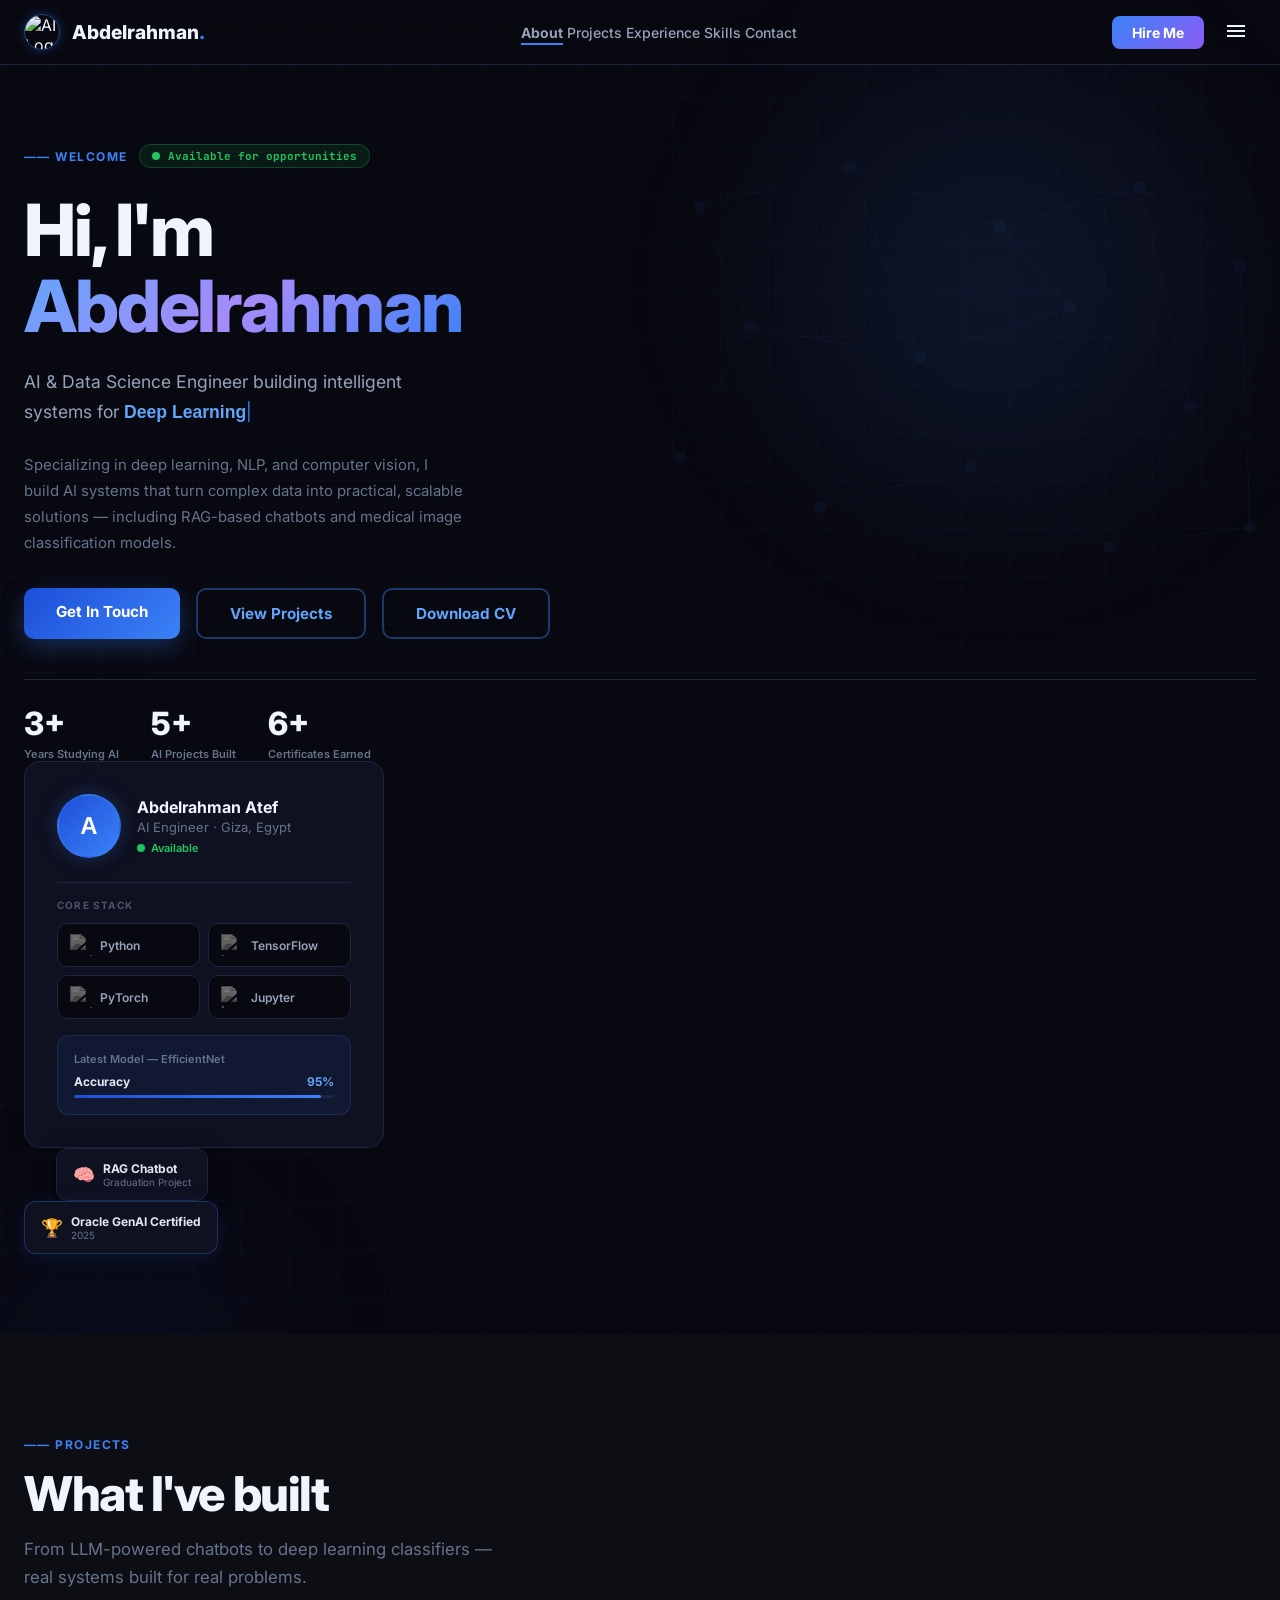
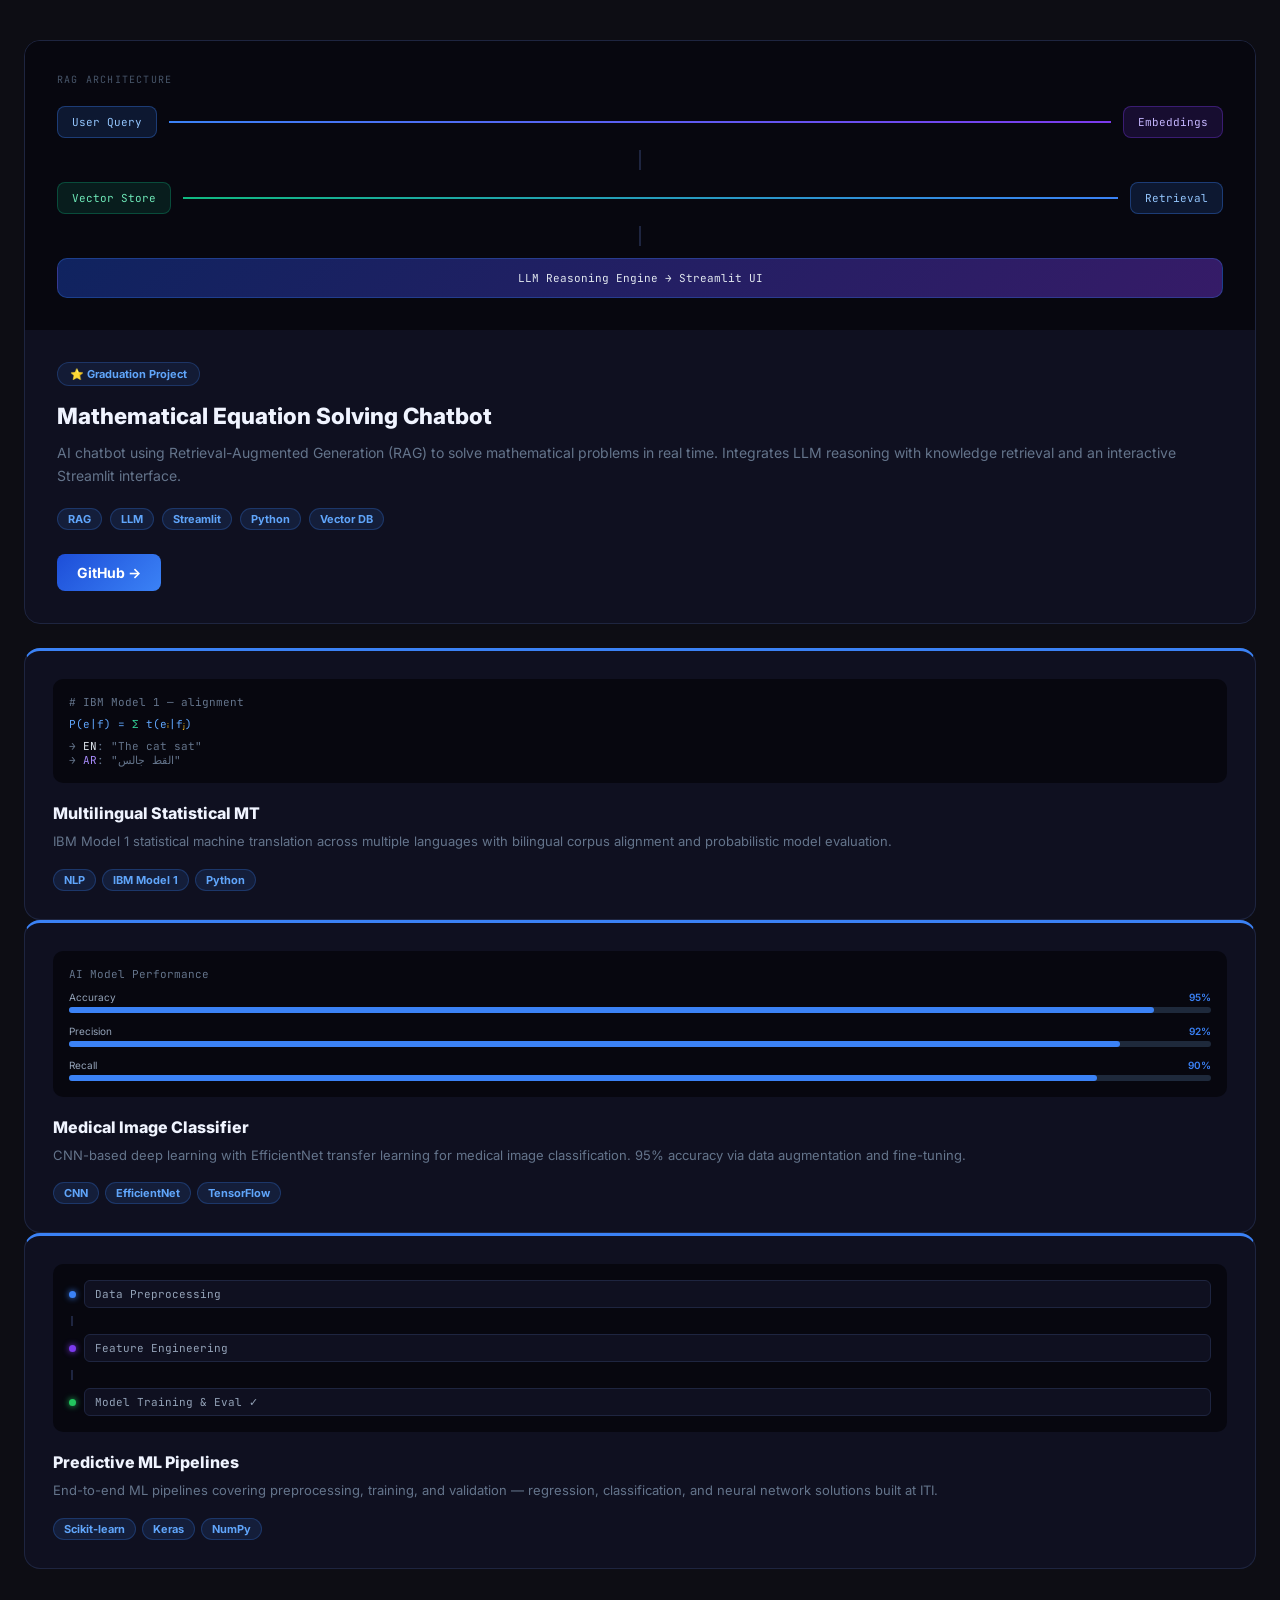
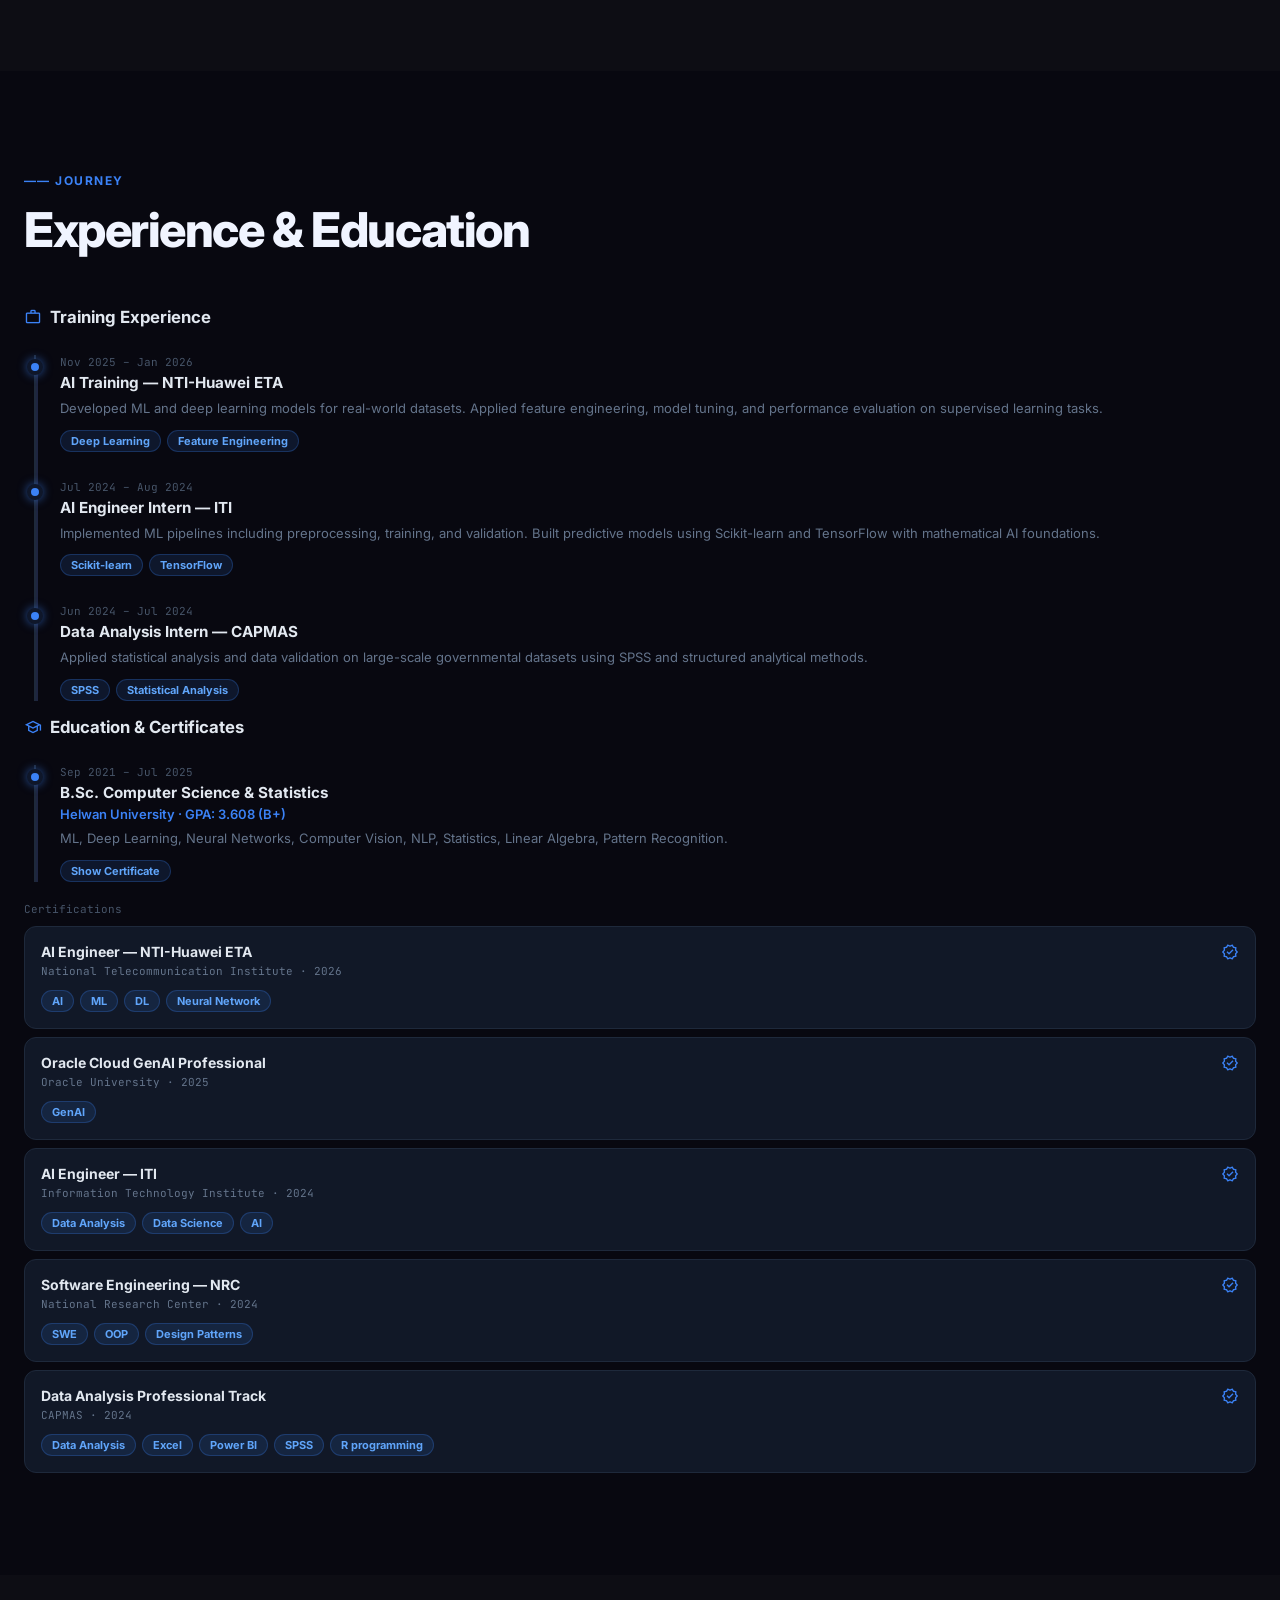
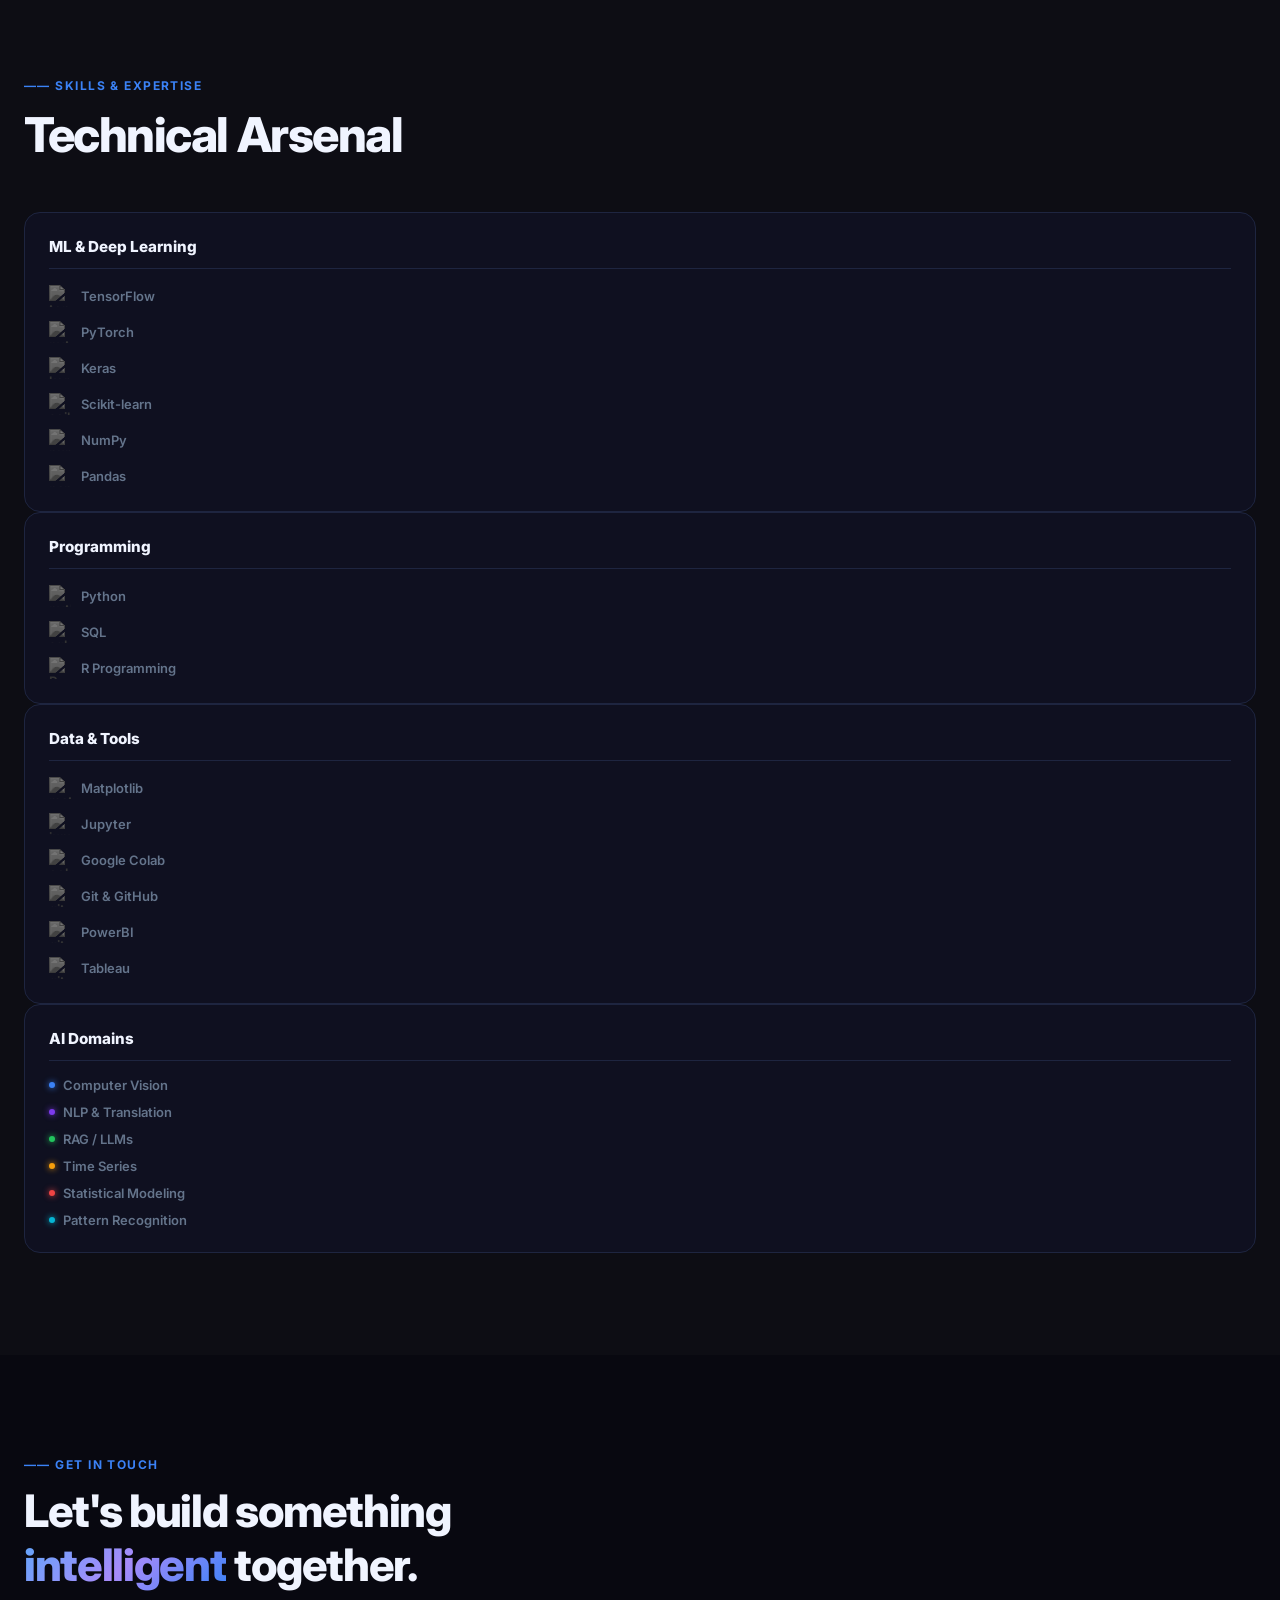
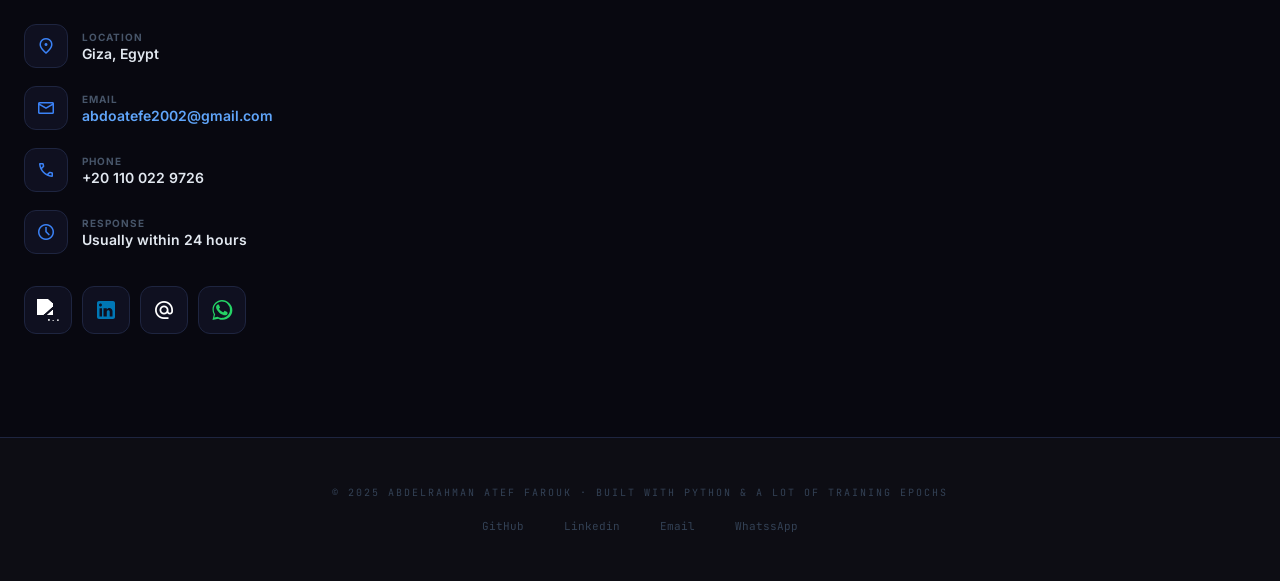
==== commit 270dbc37: "Add files via upload" ====
--- a/index.html
+++ b/index.html
@@ -3,8 +3,10 @@
 <head>
 <meta charset="UTF-8" />
 <meta name="viewport" content="width=device-width, initial-scale=1.0" />
-<title>Abdelrahman Atef — AI Engineer</title>
-<link rel="preconnect" href="https://fonts.googleapis.com" />
+<head>
+  <link rel="icon" type="image/png" href="/logo1.png">
+  <title>Abdelrahman Atef | AI Engineer</title>
+</head><link rel="preconnect" href="https://fonts.googleapis.com" />
 <link rel="preconnect" href="https://fonts.gstatic.com" crossorigin />
 <link href="https://api.fontshare.com/v2/css?f[]=satoshi@400,500,700,800&display=swap" rel="stylesheet" />
 <link href="https://fonts.googleapis.com/css2?family=Inter:wght@400;500;700&display=swap" rel="stylesheet" />
@@ -178,30 +180,49 @@
 <!-- ─── NAVBAR ─── -->
 <nav style="position:fixed;top:0;left:0;right:0;z-index:50;background:rgba(8,8,16,0.88);backdrop-filter:blur(16px);border-bottom:1px solid #1e2540;">
   <div style="max-width:1280px;margin:0 auto;padding:0 24px;height:64px;display:flex;align-items:center;justify-content:space-between;">
-    <span class="font-satoshi" style="font-weight:800;font-size:1.2rem;color:#f0f4ff;">Abdelrahman<span style="color:#3b82f6;">.</span></span>
+    
+    <div style="display:flex;align-items:center;gap:12px;">
+      <img 
+        src="logo1.png" 
+        alt="AI Logo" 
+        style="width:36px;height:36px;border-radius:50%;border:1px solid rgba(59,130,246,0.5);box-shadow: 0 0 12px rgba(59,130,246,0.3);transition: transform 0.3s ease;"
+        onmouseover="this.style.transform='scale(1.1)'"
+        onmouseout="this.style.transform='scale(1)'"
+      >
+      <span class="font-satoshi" style="font-weight:800;font-size:1.2rem;color:#f0f4ff;">
+        Abdelrahman<span style="color:#3b82f6;">.</span>
+      </span>
+    </div>
+
     <div class="hidden md:flex" style="align-items:center;gap:32px;">
-      <a href="#about"      class="nav-link font-satoshi">About</a>
-      <a href="#projects"   class="nav-link font-satoshi">Projects</a>
-      <a href="#experience" class="nav-link font-satoshi">Experience</a>
-      <a href="#skills"     class="nav-link font-satoshi">Skills</a>
-      <a href="#contact"    class="nav-link font-satoshi">Contact</a>
-    </div>
+      <a href="#about"      class="nav-link font-satoshi" style="text-decoration:none; color:#94a3b8;">About</a>
+      <a href="#projects"   class="nav-link font-satoshi" style="text-decoration:none; color:#94a3b8;">Projects</a>
+      <a href="#experience" class="nav-link font-satoshi" style="text-decoration:none; color:#94a3b8;">Experience</a>
+      <a href="#skills"     class="nav-link font-satoshi" style="text-decoration:none; color:#94a3b8;">Skills</a>
+      <a href="#contact"    class="nav-link font-satoshi" style="text-decoration:none; color:#94a3b8;">Contact</a>
+    </div>
+
     <div style="display:flex;align-items:center;gap:12px;">
       <a href="mailto:abdoatefe2002@gmail.com" class="gradient-primary font-satoshi hidden md:block"
-         style="color:white;font-weight:700;padding:8px 20px;border-radius:8px;font-size:14px;">Hire Me</a>
+         style="color:white;text-decoration:none;font-weight:700;padding:8px 20px;border-radius:8px;font-size:14px;background:linear-gradient(135deg, #3b82f6 0%, #8b5cf6 100%);">
+         Hire Me
+      </a>
       <button id="hamburger" class="md:hidden" style="background:none;border:none;color:#f0f4ff;cursor:pointer;padding:8px;" aria-expanded="false">
         <span class="material-symbols-outlined">menu</span>
       </button>
     </div>
   </div>
-  <div id="mobile-menu" class="hidden" style="background:#0d0d14;border-top:1px solid #1e2540;padding:16px 24px;flex-direction:column;gap:16px;">
-    <a href="#about"      class="nav-link font-satoshi mobile-nav-link">About</a>
-    <a href="#projects"   class="nav-link font-satoshi mobile-nav-link">Projects</a>
-    <a href="#experience" class="nav-link font-satoshi mobile-nav-link">Experience</a>
-    <a href="#skills"     class="nav-link font-satoshi mobile-nav-link">Skills</a>
-    <a href="#contact"    class="nav-link font-satoshi mobile-nav-link">Contact</a>
+
+  <div id="mobile-menu" class="hidden" style="background:#0d0d14;border-top:1px solid #1e2540;padding:16px 24px;display:none;flex-direction:column;gap:16px;">
+    <a href="#about"      class="nav-link font-satoshi mobile-nav-link" style="text-decoration:none; color:#f0f4ff;">About</a>
+    <a href="#projects"   class="nav-link font-satoshi mobile-nav-link" style="text-decoration:none; color:#f0f4ff;">Projects</a>
+    <a href="#experience" class="nav-link font-satoshi mobile-nav-link" style="text-decoration:none; color:#f0f4ff;">Experience</a>
+    <a href="#skills"     class="nav-link font-satoshi mobile-nav-link" style="text-decoration:none; color:#f0f4ff;">Skills</a>
+    <a href="#contact"    class="nav-link font-satoshi mobile-nav-link" style="text-decoration:none; color:#f0f4ff;">Contact</a>
     <a href="mailto:abdoatefe2002@gmail.com" class="gradient-primary font-satoshi"
-       style="color:white;font-weight:700;padding:10px 20px;border-radius:8px;font-size:14px;text-align:center;">Hire Me</a>
+       style="color:white;text-decoration:none;font-weight:700;padding:10px 20px;border-radius:8px;font-size:14px;text-align:center;background:linear-gradient(135deg, #3b82f6 0%, #8b5cf6 100%);">
+       Hire Me
+    </a>
   </div>
 </nav>
 
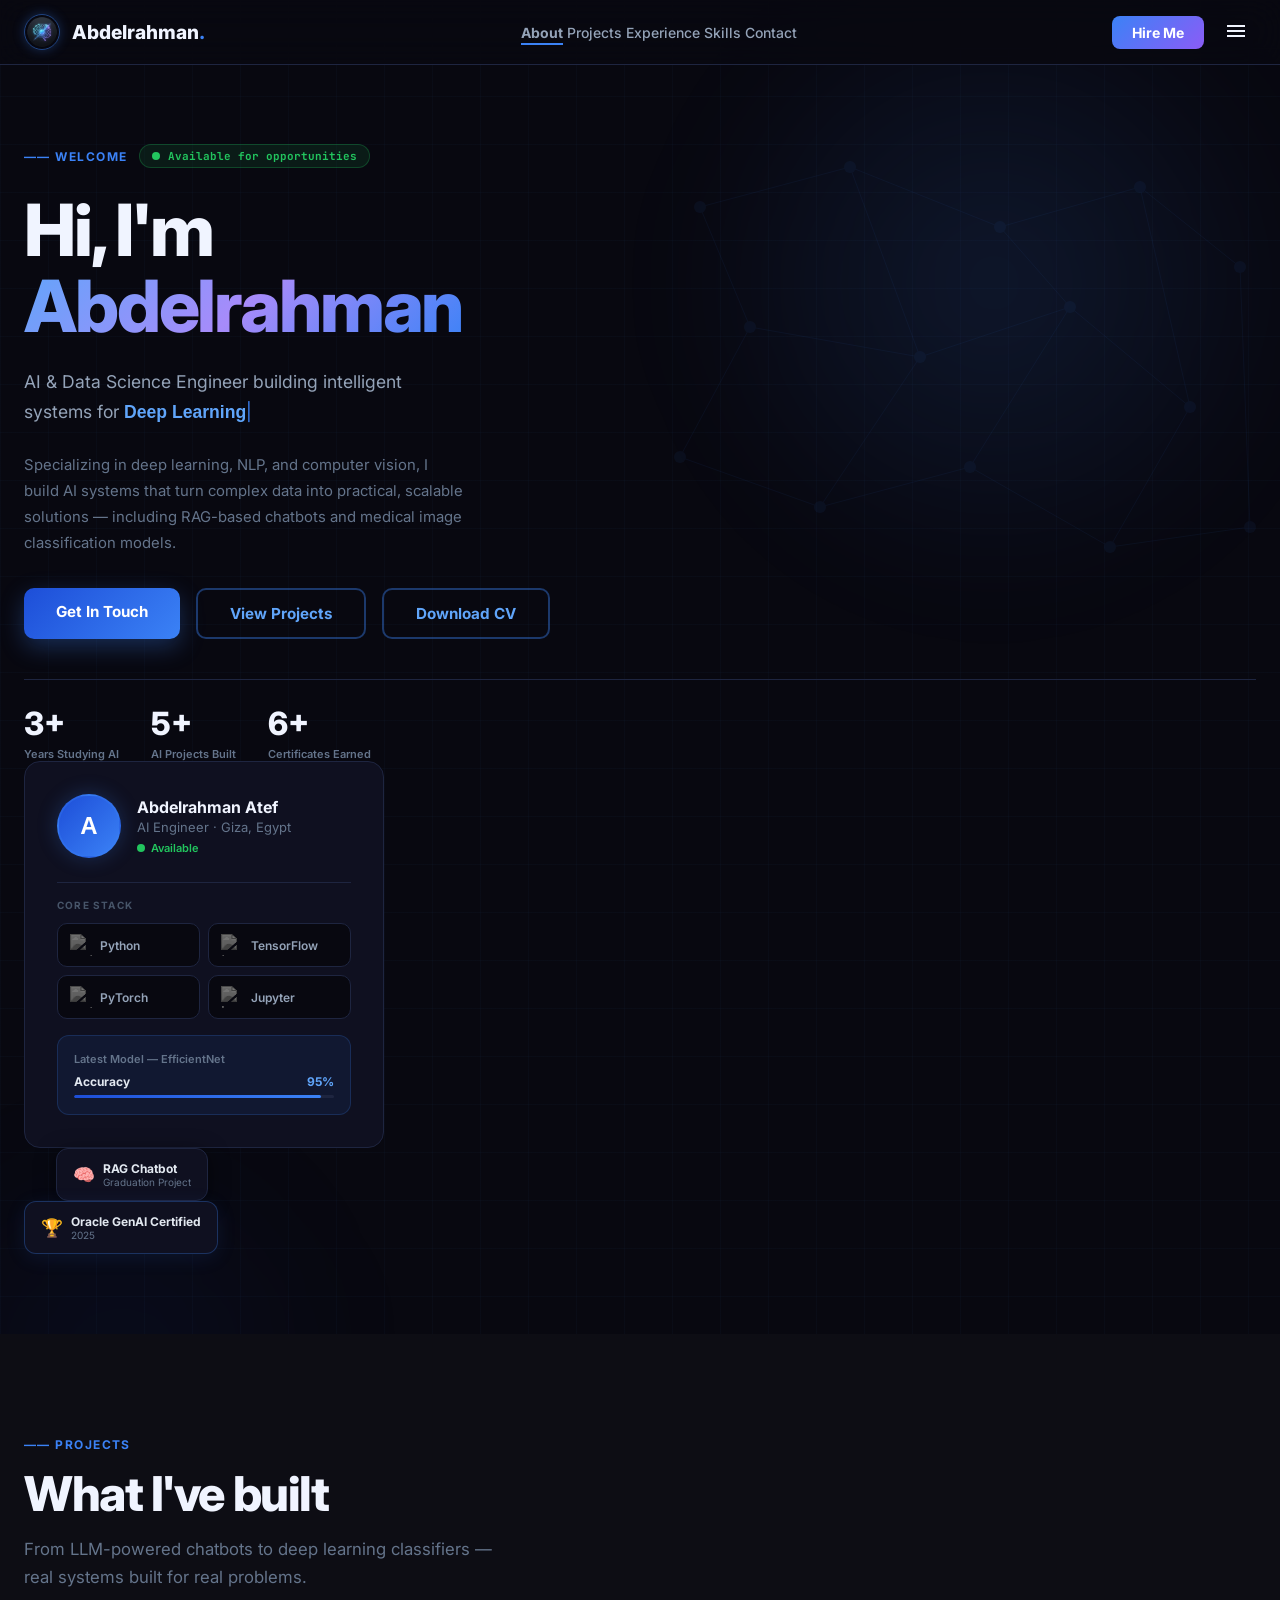
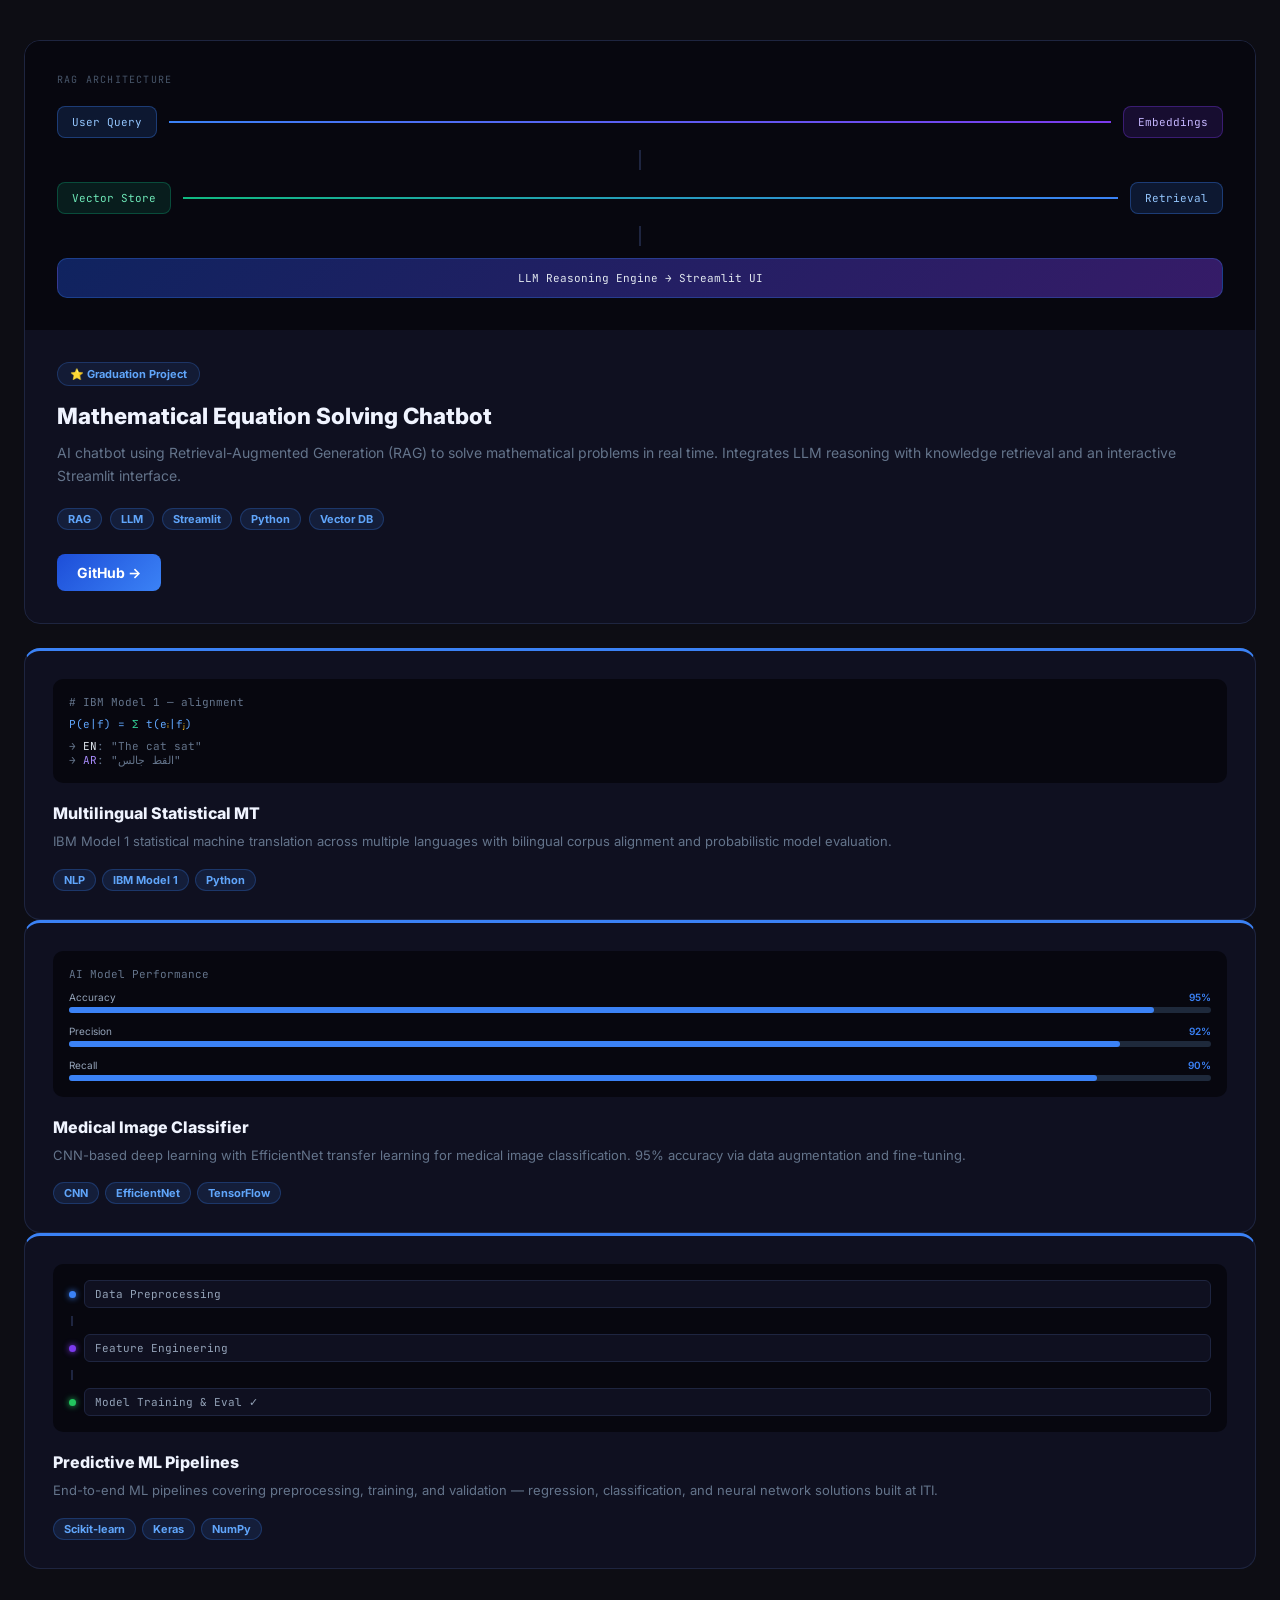
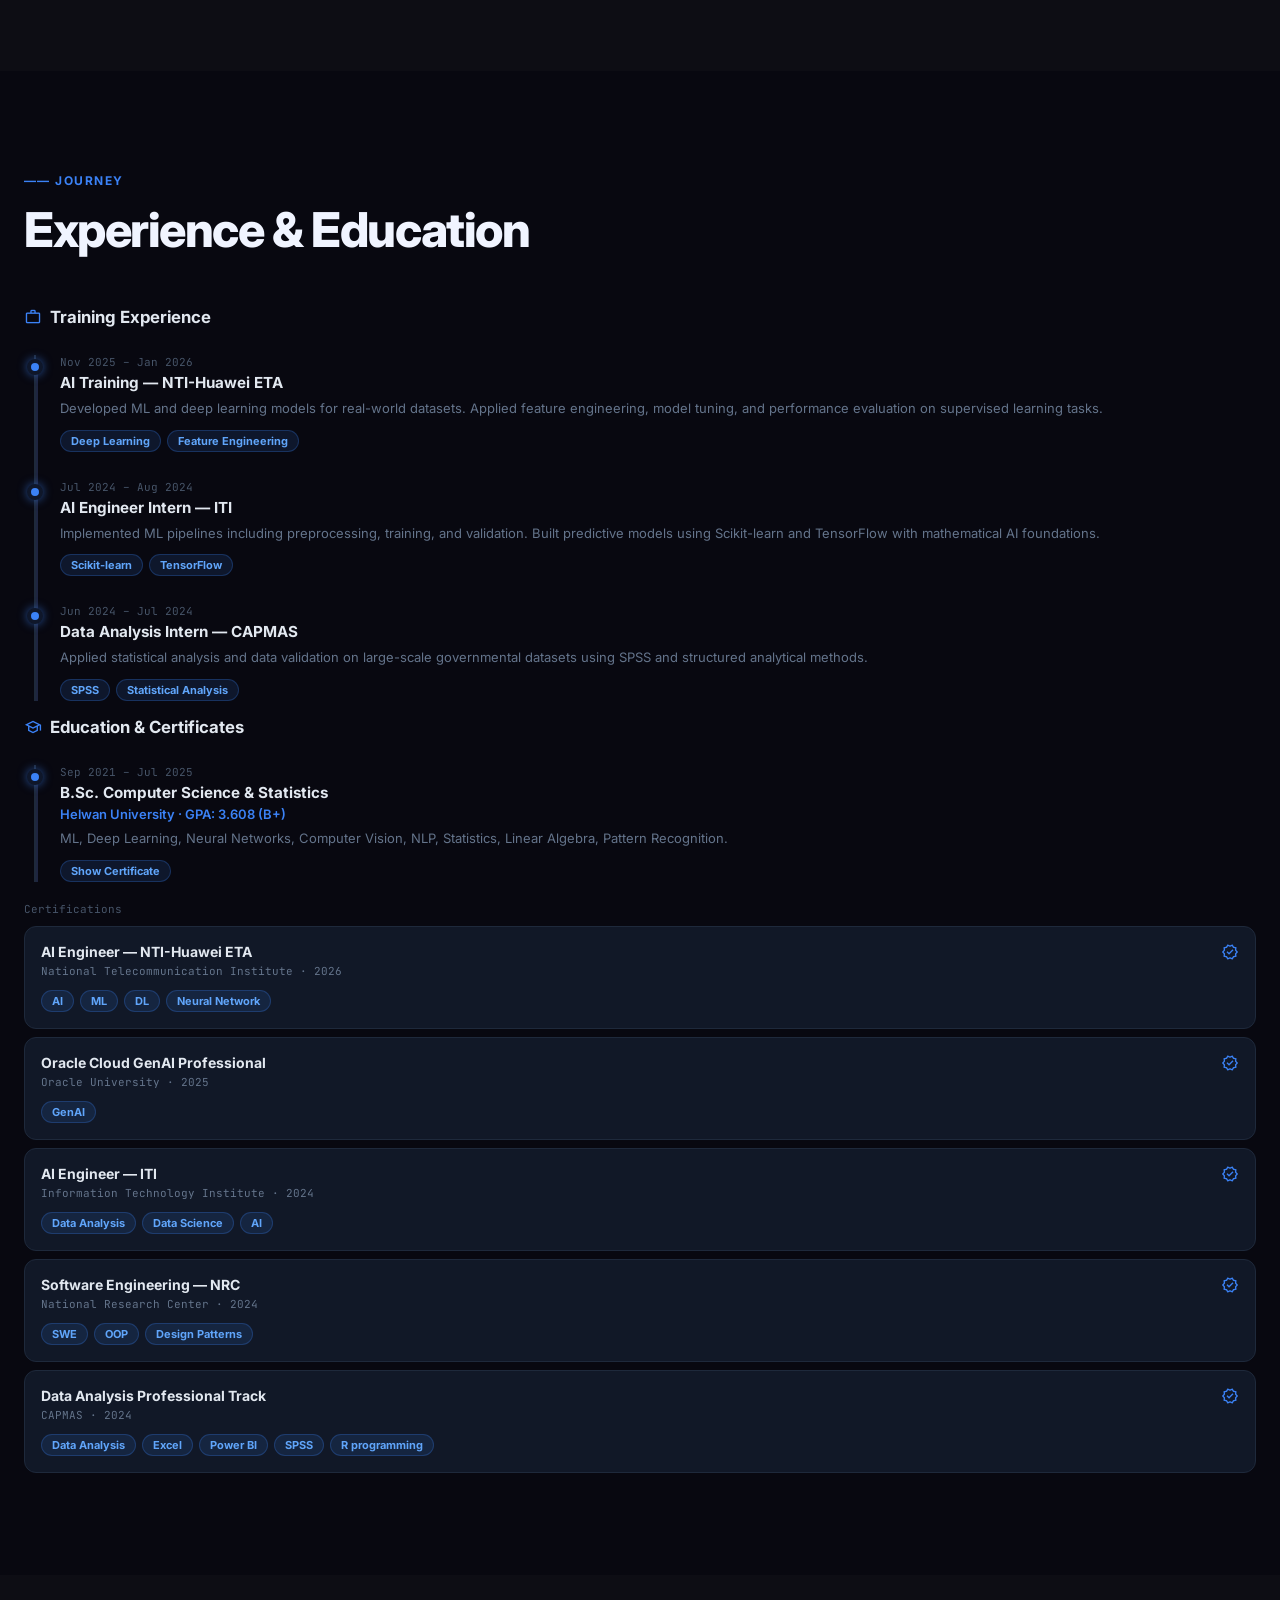
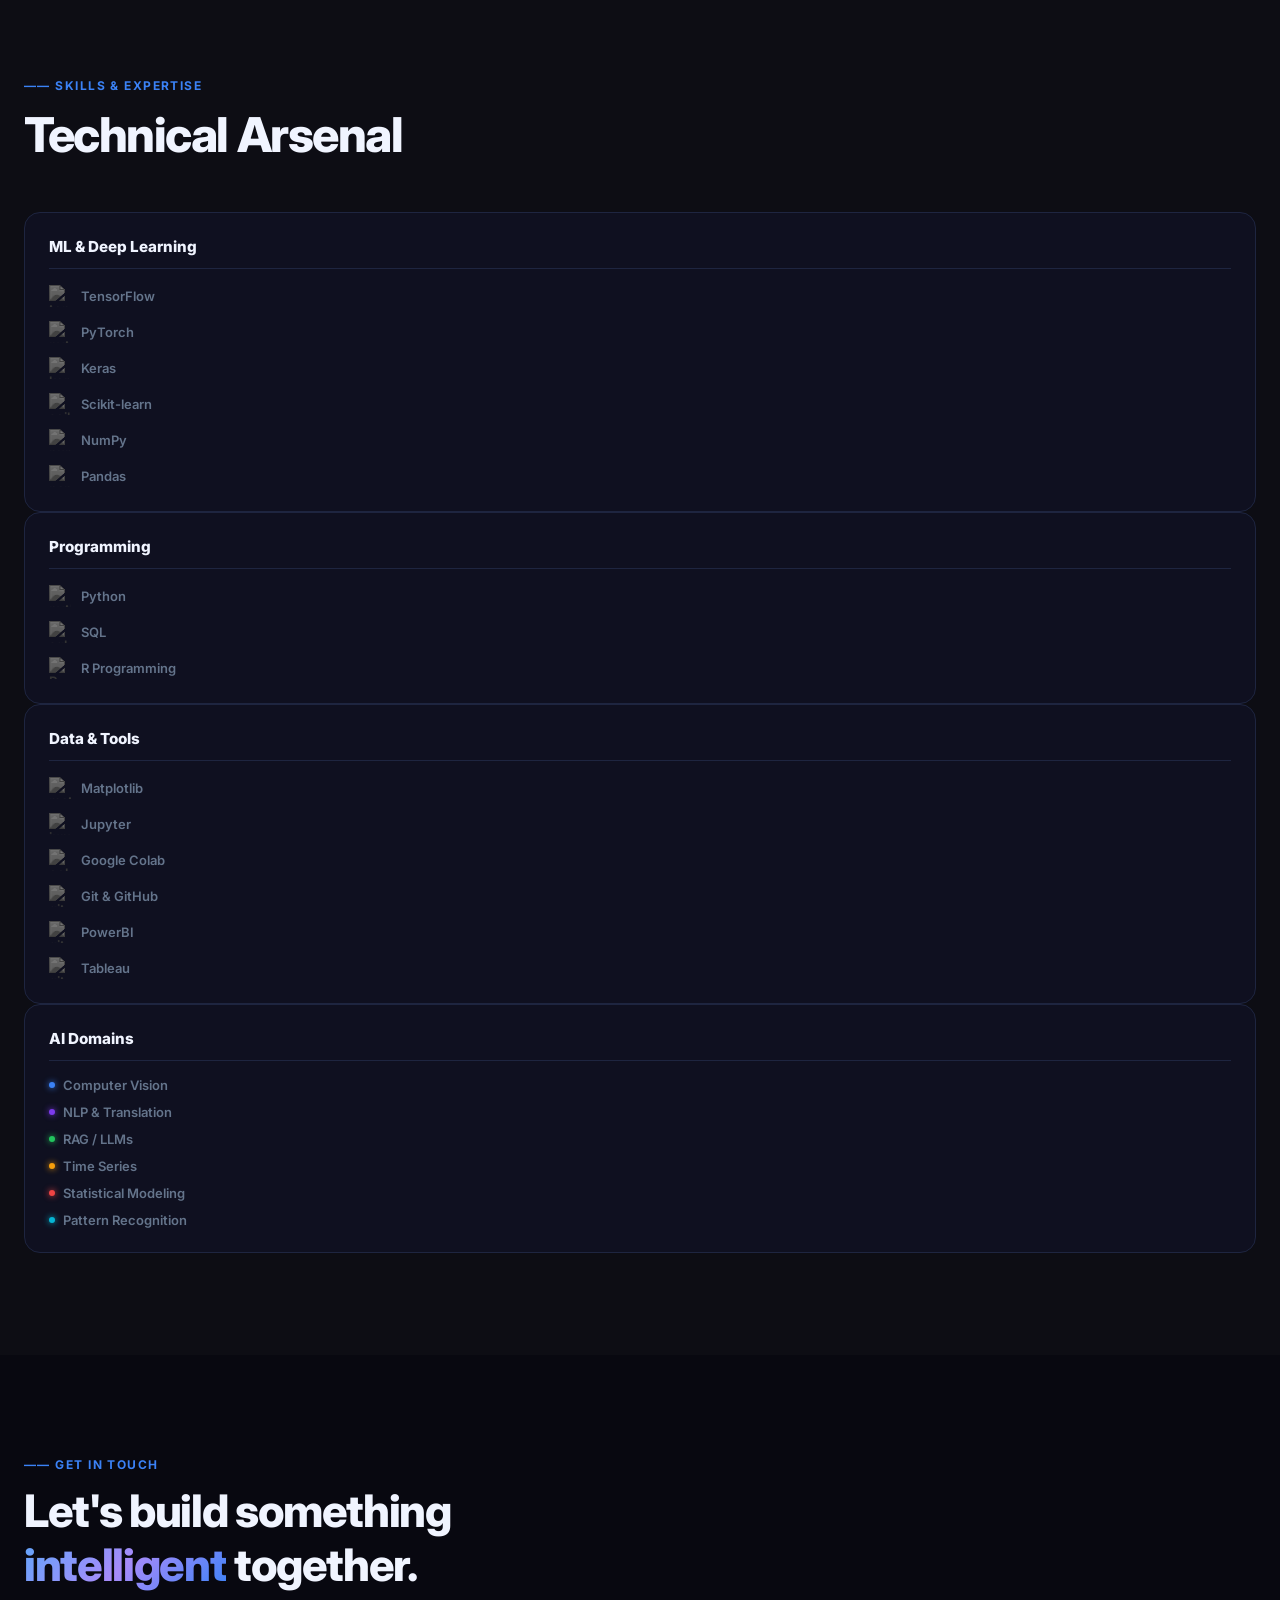
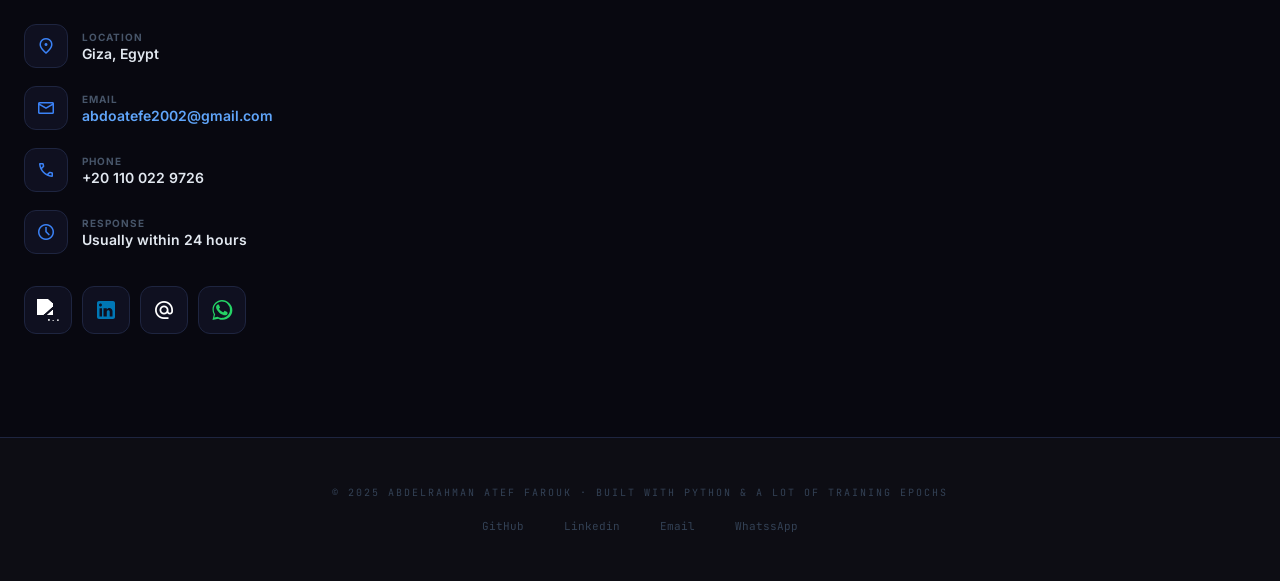
==== commit 8b6561d9: "Add charset and viewport meta tags to index.html" ====
--- a/index.html
+++ b/index.html
@@ -1,6 +1,7 @@
 <!DOCTYPE html>
 <html lang="en">
 <head>
+  
 <meta charset="UTF-8" />
 <meta name="viewport" content="width=device-width, initial-scale=1.0" />
 <head>
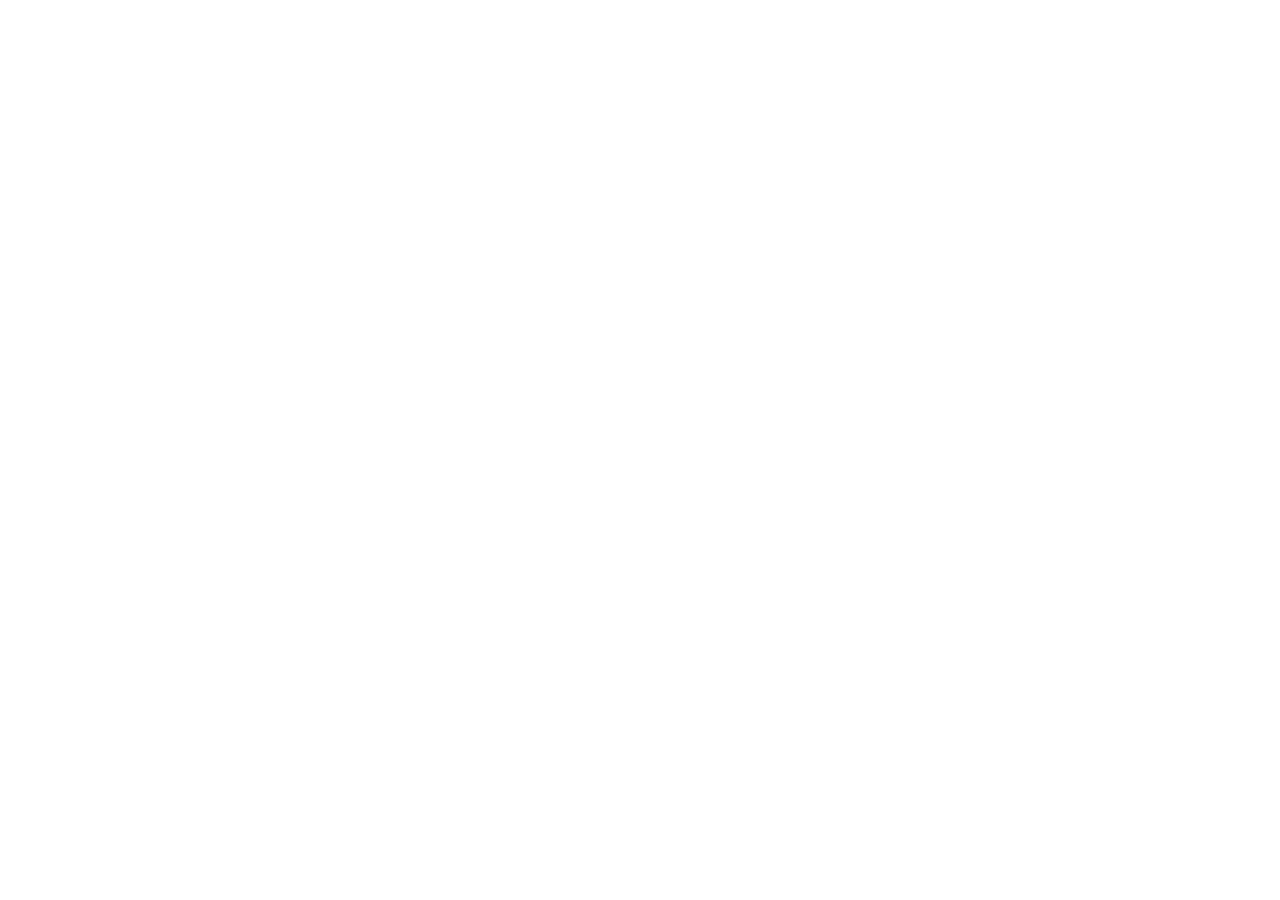
==== commit 05aa0245: "Update" ====
--- a/index.html
+++ b/index.html
@@ -1,991 +1,27 @@
-<!DOCTYPE html>
+<!doctype html>
 <html lang="en">
-<head>
-  
-<meta charset="UTF-8" />
-<meta name="viewport" content="width=device-width, initial-scale=1.0" />
-<head>
-  <link rel="icon" type="image/png" href="/logo1.png">
-  <title>Abdelrahman Atef | AI Engineer</title>
-</head><link rel="preconnect" href="https://fonts.googleapis.com" />
-<link rel="preconnect" href="https://fonts.gstatic.com" crossorigin />
-<link href="https://api.fontshare.com/v2/css?f[]=satoshi@400,500,700,800&display=swap" rel="stylesheet" />
-<link href="https://fonts.googleapis.com/css2?family=Inter:wght@400;500;700&display=swap" rel="stylesheet" />
-<link href="https://fonts.googleapis.com/css2?family=JetBrains+Mono:wght@400;700&display=swap" rel="stylesheet" />
-<link href="https://fonts.googleapis.com/css2?family=Material+Symbols+Outlined:opsz,wght,FILL,GRAD@20..48,100..700,0..1,-50..200&display=swap" rel="stylesheet" />
-<script src="https://cdn.tailwindcss.com?plugins=forms,container-queries"></script>
-<script>
-tailwind.config = {
-  theme: {
-    extend: {
-      colors: {
-        primary: "#0a0a0f",
-        "primary-container": "#3b82f6",
-        "primary-light": "#0d1526",
-        surface: "#0d0d14",
-        "surface-low": "#111118",
-        "surface-container": "#1a1a2e",
-        "on-surface": "#f0f4ff",
-        "on-surface-variant": "#94a3b8",
-        "outline-variant": "#1e293b",
-      },
-      fontFamily: {
-        satoshi: ["Satoshi", "Manrope", "sans-serif"],
-        body: ["Inter", "sans-serif"],
-        mono: ["JetBrains Mono", "monospace"],
-      },
-    },
-  },
-}
-</script>
-<style>
-  *, *::before, *::after { box-sizing: border-box; }
-  html { scroll-behavior: smooth; }
-  body { font-family: 'Inter', sans-serif; background: #080810; color: #f0f4ff; margin: 0; }
+  <head>
+    <meta charset="UTF-8" />
+    <meta name="viewport" content="width=device-width, initial-scale=1.0" />
+    <!-- TODO: Set the document title to the name of your application -->
+    <title>Abdelrahman Atef Protofilio</title>
+    <meta name="description" content="Lovable Generated Project" />
+    <meta name="author" content="Lovable" />
 
-  :root {
-    --blue: #3b82f6;
-    --blue-bright: #60a5fa;
-    --blue-dim: #1d4ed8;
-    --blue-glow: rgba(59,130,246,0.18);
-    --black: #080810;
-    --card: #0f1020;
-    --card-border: #1e2540;
-    --muted: #64748b;
-    --text: #e2e8f0;
-    --text-dim: #94a3b8;
-  }
-.skill-row:hover .dev-icon path.icon-bg {
-  fill: #276DC3 !important;
-}
-  .gradient-primary { background: linear-gradient(135deg, #1d4ed8 0%, #3b82f6 100%); }
-  .ghost-shadow { box-shadow: 0 8px 40px var(--blue-glow); }
-  .section-padding { padding-top: clamp(64px, 8vw, 120px); padding-bottom: clamp(64px, 8vw, 120px); }
+    <!-- TODO: Update og:title to match your application name -->
+     <link rel="icon" type="image/png" href="./logo.png" />
+    <meta property="og:title" content="Mohamed Mohy Protofilio" />
+    <meta property="og:description" content="Mohamed Mohy Protofilio" />
+    <meta property="og:type" content="website" />
+    <meta property="og:image" content="../logo.PNG" />
 
-  .editorial-label {
-    color: var(--blue); font-size: 0.75rem; font-weight: 700;
-    letter-spacing: 0.12em; display: flex; align-items: center; gap: 0.5rem;
-    text-transform: uppercase;
-  }
-  /* الكلاس الموحد لكل الأيقونات */
+    <meta name="twitter:card" content="summary_large_image" />
+    <meta name="twitter:site" content="@Mohamed Mohy Protofilio" />
+    <meta name="twitter:image" content="../logo.PNG" />
+  </head>
 
-
-/* عند تمرير الماوس على الصف أو الأيقونة مباشرة */
-.skill-row:hover .dev-icon, .dev-icon:hover {
-  filter: grayscale(0) opacity(1) brightness(1);
-  transform: scale(1.15);
-}
-
-/* إصلاح أيقونات Power BI و Tableau لتكون مثل باقي الأيقونات */
-.dev-icon {
-  width: 22px;
-  height: 22px;
-  filter: grayscale(1) brightness(0.45);
-  transition: filter 0.3s ease, transform 0.0s ease;
-}
-
-.dev-icon:hover {
-  filter: grayscale(0) brightness(1);
-  transform: scale(1.05);
-}
-  .dot-pulse { width: 8px; height: 8px; background: #22c55e; border-radius: 50%; animation: pulse-dot 2s infinite; }
-  @keyframes pulse-dot {
-    0%   { box-shadow: 0 0 0 0 rgba(34,197,94,0.5); }
-    70%  { box-shadow: 0 0 0 10px rgba(34,197,94,0); }
-    100% { box-shadow: 0 0 0 0 rgba(34,197,94,0); }
-  }
-
-  .dev-icon { width: 22px; height: 22px; filter: grayscale(1) brightness(0.45); transition: filter 0.3s; }
-  .dev-icon:hover, .skill-row:hover .dev-icon { filter: grayscale(0) brightness(1); }
-
-  .reveal { opacity: 0; transform: translateY(28px); transition: opacity 0.6s ease, transform 0.6s ease; }
-  .reveal.visible { opacity: 1; transform: translateY(0); }
-
-  .cursor-blink { animation: blink 1s step-end infinite; }
-  @keyframes blink { 0%,100%{opacity:1} 50%{opacity:0} }
-
-  .tag-pill {
-    background: rgba(59,130,246,0.12); color: var(--blue-bright); border-radius: 9999px;
-    font-size: 11px; font-weight: 700; padding: 3px 10px; border: 1px solid rgba(59,130,246,0.25);
-  }
-
-  .timeline-line { position: relative; padding-left: 2rem; }
-  .timeline-line::before {
-    content: ''; position: absolute; left: 0; top: 8px; bottom: 0;
-    width: 2px; background: var(--card-border);
-  }
-  .timeline-dot {
-    position: absolute; left: -6px; top: 6px;
-    width: 14px; height: 14px; border-radius: 50%;
-    background: var(--blue); border: 3px solid var(--black);
-    box-shadow: 0 0 10px rgba(59,130,246,0.6);
-  }
-
-  .project-card { transition: transform 0.2s ease, box-shadow 0.2s ease; }
-  .project-card:hover { transform: translateY(-5px); box-shadow: 0 16px 48px rgba(59,130,246,0.2); }
-
-  .nav-link { color: var(--muted); font-size: 0.875rem; font-weight: 500; transition: color 0.2s; text-decoration: none; }
-  .nav-link:hover, .nav-link.active { color: var(--blue-bright); }
-  .nav-link.active { font-weight: 700; border-bottom: 2px solid var(--blue); padding-bottom: 2px; }
-
-  input, textarea {
-    background: #0a0a14; border: 1px solid var(--card-border); color: var(--text);
-    border-radius: 8px; padding: 12px; font-size: 14px; width: 100%;
-    transition: border-color 0.2s, box-shadow 0.2s; font-family: 'Inter', sans-serif;
-  }
-  input::placeholder, textarea::placeholder { color: var(--muted); }
-  input:focus, textarea:focus {
-    outline: none; border-color: var(--blue);
-    box-shadow: 0 0 0 3px rgba(59,130,246,0.15);
-  }
-
-  .gradient-text {
-    background: linear-gradient(135deg, #60a5fa, #a78bfa, #3b82f6);
-    -webkit-background-clip: text; -webkit-text-fill-color: transparent; background-clip: text;
-  }
-
-  .skill-bar { height: 3px; background: var(--card-border); border-radius: 99px; overflow: hidden; }
-  .skill-bar-fill {
-    height: 100%; background: linear-gradient(90deg, #1d4ed8, #3b82f6);
-    border-radius: 99px; transition: width 1.2s cubic-bezier(0.4, 0, 0.2, 1); width: 0;
-  }
-
-  .cert-card {
-    background: var(--card); border: 1px solid var(--card-border);
-    border-radius: 12px; padding: 16px;
-    transition: transform 0.2s, border-color 0.2s;
-  }
-  .cert-card:hover { transform: translateY(-2px); border-color: var(--blue); }
-
-  .glow-card { border: 1px solid var(--card-border); border-radius: 16px; transition: border-color 0.3s, box-shadow 0.3s; }
-  .glow-card:hover { border-color: rgba(59,130,246,0.5); box-shadow: 0 0 28px rgba(59,130,246,0.1); }
-
-  .grid-overlay {
-    position: absolute; inset: 0; pointer-events: none;
-    background-image:
-      linear-gradient(rgba(59,130,246,0.03) 1px, transparent 1px),
-      linear-gradient(90deg, rgba(59,130,246,0.03) 1px, transparent 1px);
-    background-size: 48px 48px;
-  }
-
-  ::-webkit-scrollbar { width: 6px; }
-  ::-webkit-scrollbar-track { background: var(--black); }
-  ::-webkit-scrollbar-thumb { background: var(--card-border); border-radius: 3px; }
-  ::-webkit-scrollbar-thumb:hover { background: var(--blue-dim); }
-
-  a { text-decoration: none; }
-</style>
-</head>
-<body>
-
-<!-- ─── NAVBAR ─── -->
-<nav style="position:fixed;top:0;left:0;right:0;z-index:50;background:rgba(8,8,16,0.88);backdrop-filter:blur(16px);border-bottom:1px solid #1e2540;">
-  <div style="max-width:1280px;margin:0 auto;padding:0 24px;height:64px;display:flex;align-items:center;justify-content:space-between;">
-    
-    <div style="display:flex;align-items:center;gap:12px;">
-      <img 
-        src="logo1.png" 
-        alt="AI Logo" 
-        style="width:36px;height:36px;border-radius:50%;border:1px solid rgba(59,130,246,0.5);box-shadow: 0 0 12px rgba(59,130,246,0.3);transition: transform 0.3s ease;"
-        onmouseover="this.style.transform='scale(1.1)'"
-        onmouseout="this.style.transform='scale(1)'"
-      >
-      <span class="font-satoshi" style="font-weight:800;font-size:1.2rem;color:#f0f4ff;">
-        Abdelrahman<span style="color:#3b82f6;">.</span>
-      </span>
-    </div>
-
-    <div class="hidden md:flex" style="align-items:center;gap:32px;">
-      <a href="#about"      class="nav-link font-satoshi" style="text-decoration:none; color:#94a3b8;">About</a>
-      <a href="#projects"   class="nav-link font-satoshi" style="text-decoration:none; color:#94a3b8;">Projects</a>
-      <a href="#experience" class="nav-link font-satoshi" style="text-decoration:none; color:#94a3b8;">Experience</a>
-      <a href="#skills"     class="nav-link font-satoshi" style="text-decoration:none; color:#94a3b8;">Skills</a>
-      <a href="#contact"    class="nav-link font-satoshi" style="text-decoration:none; color:#94a3b8;">Contact</a>
-    </div>
-
-    <div style="display:flex;align-items:center;gap:12px;">
-      <a href="mailto:abdoatefe2002@gmail.com" class="gradient-primary font-satoshi hidden md:block"
-         style="color:white;text-decoration:none;font-weight:700;padding:8px 20px;border-radius:8px;font-size:14px;background:linear-gradient(135deg, #3b82f6 0%, #8b5cf6 100%);">
-         Hire Me
-      </a>
-      <button id="hamburger" class="md:hidden" style="background:none;border:none;color:#f0f4ff;cursor:pointer;padding:8px;" aria-expanded="false">
-        <span class="material-symbols-outlined">menu</span>
-      </button>
-    </div>
-  </div>
-
-  <div id="mobile-menu" class="hidden" style="background:#0d0d14;border-top:1px solid #1e2540;padding:16px 24px;display:none;flex-direction:column;gap:16px;">
-    <a href="#about"      class="nav-link font-satoshi mobile-nav-link" style="text-decoration:none; color:#f0f4ff;">About</a>
-    <a href="#projects"   class="nav-link font-satoshi mobile-nav-link" style="text-decoration:none; color:#f0f4ff;">Projects</a>
-    <a href="#experience" class="nav-link font-satoshi mobile-nav-link" style="text-decoration:none; color:#f0f4ff;">Experience</a>
-    <a href="#skills"     class="nav-link font-satoshi mobile-nav-link" style="text-decoration:none; color:#f0f4ff;">Skills</a>
-    <a href="#contact"    class="nav-link font-satoshi mobile-nav-link" style="text-decoration:none; color:#f0f4ff;">Contact</a>
-    <a href="mailto:abdoatefe2002@gmail.com" class="gradient-primary font-satoshi"
-       style="color:white;text-decoration:none;font-weight:700;padding:10px 20px;border-radius:8px;font-size:14px;text-align:center;background:linear-gradient(135deg, #3b82f6 0%, #8b5cf6 100%);">
-       Hire Me
-    </a>
-  </div>
-</nav>
-
-<!-- ─── HERO ─── -->
-<section id="about" style="min-height:100vh;display:flex;align-items:center;position:relative;overflow:hidden;padding-top:64px;background:#080810;">
-  <div class="grid-overlay"></div>
-  <div style="position:absolute;top:-5%;right:-5%;width:700px;height:700px;background:radial-gradient(circle,rgba(59,130,246,0.13) 0%,transparent 65%);border-radius:50%;filter:blur(50px);pointer-events:none;"></div>
-  <div style="position:absolute;bottom:-20%;left:-10%;width:500px;height:500px;background:radial-gradient(circle,rgba(29,78,216,0.07) 0%,transparent 65%);border-radius:50%;filter:blur(60px);pointer-events:none;"></div>
-  <svg style="position:absolute;right:0;top:8%;opacity:0.055;pointer-events:none;" width="680" height="580" viewBox="0 0 680 580" fill="none">
-    <circle cx="100" cy="100" r="6" fill="#3b82f6"/><circle cx="250" cy="60" r="6" fill="#3b82f6"/>
-    <circle cx="400" cy="120" r="6" fill="#3b82f6"/><circle cx="540" cy="80" r="6" fill="#3b82f6"/>
-    <circle cx="640" cy="160" r="6" fill="#3b82f6"/><circle cx="150" cy="220" r="6" fill="#3b82f6"/>
-    <circle cx="320" cy="250" r="6" fill="#3b82f6"/><circle cx="470" cy="200" r="6" fill="#3b82f6"/>
-    <circle cx="590" cy="300" r="6" fill="#3b82f6"/><circle cx="80" cy="350" r="6" fill="#3b82f6"/>
-    <circle cx="220" cy="400" r="6" fill="#3b82f6"/><circle cx="370" cy="360" r="6" fill="#3b82f6"/>
-    <circle cx="510" cy="440" r="6" fill="#3b82f6"/><circle cx="650" cy="420" r="6" fill="#3b82f6"/>
-    <line x1="100" y1="100" x2="250" y2="60" stroke="#3b82f6" stroke-width="1"/>
-    <line x1="250" y1="60" x2="400" y2="120" stroke="#3b82f6" stroke-width="1"/>
-    <line x1="400" y1="120" x2="540" y2="80" stroke="#3b82f6" stroke-width="1"/>
-    <line x1="540" y1="80" x2="640" y2="160" stroke="#3b82f6" stroke-width="1"/>
-    <line x1="100" y1="100" x2="150" y2="220" stroke="#3b82f6" stroke-width="1"/>
-    <line x1="250" y1="60" x2="320" y2="250" stroke="#3b82f6" stroke-width="1"/>
-    <line x1="400" y1="120" x2="470" y2="200" stroke="#3b82f6" stroke-width="1"/>
-    <line x1="540" y1="80" x2="590" y2="300" stroke="#3b82f6" stroke-width="1"/>
-    <line x1="150" y1="220" x2="320" y2="250" stroke="#3b82f6" stroke-width="1"/>
-    <line x1="320" y1="250" x2="470" y2="200" stroke="#3b82f6" stroke-width="1"/>
-    <line x1="470" y1="200" x2="590" y2="300" stroke="#3b82f6" stroke-width="1"/>
-    <line x1="80" y1="350" x2="150" y2="220" stroke="#3b82f6" stroke-width="1"/>
-    <line x1="80" y1="350" x2="220" y2="400" stroke="#3b82f6" stroke-width="1"/>
-    <line x1="220" y1="400" x2="370" y2="360" stroke="#3b82f6" stroke-width="1"/>
-    <line x1="370" y1="360" x2="510" y2="440" stroke="#3b82f6" stroke-width="1"/>
-    <line x1="510" y1="440" x2="650" y2="420" stroke="#3b82f6" stroke-width="1"/>
-    <line x1="320" y1="250" x2="220" y2="400" stroke="#3b82f6" stroke-width="1"/>
-    <line x1="470" y1="200" x2="370" y2="360" stroke="#3b82f6" stroke-width="1"/>
-    <line x1="590" y1="300" x2="510" y2="440" stroke="#3b82f6" stroke-width="1"/>
-    <line x1="640" y1="160" x2="650" y2="420" stroke="#3b82f6" stroke-width="1"/>
-  </svg>
-
-  <div style="max-width:1280px;margin:0 auto;padding:80px 24px;width:100%;position:relative;z-index:1;">
-    <div class="grid md:grid-cols-2" style="gap:48px;align-items:center;">
-
-      <!-- LEFT -->
-      <div style="display:flex;flex-direction:column;gap:24px;">
-        <div style="display:flex;flex-wrap:wrap;align-items:center;gap:12px;">
-          <span class="editorial-label">—— WELCOME</span>
-          <span style="display:flex;align-items:center;gap:8px;background:rgba(34,197,94,0.1);border:1px solid rgba(34,197,94,0.25);color:#22c55e;font-family:'JetBrains Mono',monospace;font-size:11px;font-weight:700;padding:4px 12px;border-radius:9999px;">
-            <span class="dot-pulse"></span>Available for opportunities
-          </span>
-        </div>
-
-        <h1 class="font-satoshi" style="font-size:clamp(2.8rem,6vw,4.5rem);font-weight:800;letter-spacing:-0.03em;line-height:1.05;color:#f0f4ff;margin:0;">
-          Hi, I'm<br/><span class="gradient-text">Abdelrahman</span>
-        </h1>
-
-        <p style="font-size:1.1rem;color:#94a3b8;max-width:420px;line-height:1.7;margin:0;">
-          AI & Data Science Engineer building intelligent systems for
-          <span id="rotator" style="color:#60a5fa;font-weight:700;font-family:'Satoshi',sans-serif;">Machine Learning</span><span class="cursor-blink" style="color:#3b82f6;">|</span>
-        </p>
-
-        <p style="font-size:0.93rem;color:#64748b;max-width:440px;line-height:1.75;margin:0;">
-          Specializing in deep learning, NLP, and computer vision, I build AI systems that turn complex data into practical, scalable solutions — including RAG-based chatbots and medical image classification models.
-        </p>
-
-       <div style="display:flex;flex-wrap:wrap;gap:16px;margin-top:8px;">
-  <a href="#contact" class="gradient-primary font-satoshi"
-     style="color:white;font-weight:700;padding:14px 32px;border-radius:10px;font-size:0.95rem;box-shadow:0 8px 24px rgba(59,130,246,0.3);">Get In Touch</a>
-  <a href="#projects" class="font-satoshi"
-     style="color:#60a5fa;font-weight:700;padding:14px 32px;border-radius:10px;font-size:0.95rem;border:2px solid rgba(59,130,246,0.4);transition:all 0.2s;"
-     onmouseover="this.style.background='rgba(59,130,246,0.08)';this.style.borderColor='#3b82f6'"
-     onmouseout="this.style.background='transparent';this.style.borderColor='rgba(59,130,246,0.4)'">View Projects</a>
-  <!-- زر Download CV الجديد -->
-  <a href="AbdelrahmanAtef.pdf" download
-    style="color:#60a5fa;font-weight:700;padding:14px 32px;border-radius:10px;font-size:0.95rem;border:2px solid rgba(59,130,246,0.4);transition:all 0.2s;"
-     onmouseover="this.style.background='rgba(59,130,246,0.08)';this.style.borderColor='#3b82f6'"
-     onmouseout="this.style.background='transparent';this.style.borderColor='rgba(59,130,246,0.4)'">Download CV</a>
-</div>
-
-        <div style="display:flex;gap:32px;margin-top:16px;padding-top:24px;border-top:1px solid #1e2540;">
-          <div>
-            <div class="font-satoshi" style="font-weight:800;font-size:2rem;color:#f0f4ff;"><span class="counter" data-target="3">0</span>+</div>
-            <div style="font-size:11px;color:#64748b;font-weight:600;margin-top:4px;">Years Studying AI</div>
-          </div>
-          <div>
-            <div class="font-satoshi" style="font-weight:800;font-size:2rem;color:#f0f4ff;"><span class="counter" data-target="5">0</span>+</div>
-            <div style="font-size:11px;color:#64748b;font-weight:600;margin-top:4px;">AI Projects Built</div>
-          </div>
-          <div>
-            <div class="font-satoshi" style="font-weight:800;font-size:2rem;color:#f0f4ff;"><span class="counter" data-target="6">0</span>+</div>
-            <div style="font-size:11px;color:#64748b;font-weight:600;margin-top:4px;">Certificates Earned</div>
-          </div>
-        </div>
-      </div>
-
-      <!-- RIGHT -->
-      <div class="hidden md:flex" style="flex-direction:column;align-items:center;gap:16px;">
-        <div class="glow-card" style="background:#0f1020;padding:32px;width:100%;max-width:360px;">
-          <div style="display:flex;align-items:center;gap:16px;margin-bottom:24px;">
-            <div style="width:64px;height:64px;border-radius:50%;background:linear-gradient(135deg,#1d4ed8,#3b82f6);display:flex;align-items:center;justify-content:center;flex-shrink:0;border:2px solid rgba(59,130,246,0.3);box-shadow:0 0 20px rgba(59,130,246,0.25);">
-              <span style="color:white;font-family:'Satoshi',sans-serif;font-weight:800;font-size:1.5rem;">A</span>
-            </div>
-            <div>
-              <div class="font-satoshi" style="font-weight:700;color:#f0f4ff;">Abdelrahman Atef</div>
-              <div style="font-size:13px;color:#64748b;margin-top:2px;">AI Engineer · Giza, Egypt</div>
-              <div style="display:flex;align-items:center;gap:6px;margin-top:6px;">
-                <span class="dot-pulse"></span>
-                <span style="font-size:11px;color:#22c55e;font-weight:600;">Available</span>
-              </div>
-            </div>
-          </div>
-          <div style="border-top:1px solid #1e2540;padding-top:16px;margin-bottom:16px;">
-            <div style="font-size:10px;color:#475569;text-transform:uppercase;letter-spacing:0.12em;font-weight:700;margin-bottom:12px;">Core Stack</div>
-            <div style="display:grid;grid-template-columns:1fr 1fr;gap:8px;">
-              <div style="border:1px solid #1e2540;border-radius:10px;padding:10px 12px;display:flex;align-items:center;gap:8px;background:#080810;">
-                <img src="https://cdn.jsdelivr.net/gh/devicons/devicon/icons/python/python-original.svg" alt="python" class="dev-icon" />
-                <span style="font-size:12px;font-weight:600;color:#94a3b8;">Python</span>
-              </div>
-              <div style="border:1px solid #1e2540;border-radius:10px;padding:10px 12px;display:flex;align-items:center;gap:8px;background:#080810;">
-                <img src="https://cdn.jsdelivr.net/gh/devicons/devicon/icons/tensorflow/tensorflow-original.svg" alt="tensorflow" class="dev-icon" />
-                <span style="font-size:12px;font-weight:600;color:#94a3b8;">TensorFlow</span>
-              </div>
-              <div style="border:1px solid #1e2540;border-radius:10px;padding:10px 12px;display:flex;align-items:center;gap:8px;background:#080810;">
-                <img src="https://cdn.jsdelivr.net/gh/devicons/devicon/icons/pytorch/pytorch-original.svg" alt="pytorch" class="dev-icon" />
-                <span style="font-size:12px;font-weight:600;color:#94a3b8;">PyTorch</span>
-              </div>
-              <div style="border:1px solid #1e2540;border-radius:10px;padding:10px 12px;display:flex;align-items:center;gap:8px;background:#080810;">
-                <img src="https://cdn.jsdelivr.net/gh/devicons/devicon/icons/jupyter/jupyter-original.svg" alt="jupyter" class="dev-icon" />
-                <span style="font-size:12px;font-weight:600;color:#94a3b8;">Jupyter</span>
-              </div>
-            </div>
-          </div>
-          <div style="background:rgba(59,130,246,0.08);border:1px solid rgba(59,130,246,0.2);border-radius:12px;padding:16px;">
-            <div style="font-size:11px;color:#64748b;font-weight:600;margin-bottom:8px;">Latest Model — EfficientNet</div>
-            <div style="display:flex;justify-content:space-between;margin-bottom:6px;">
-              <span style="font-size:12px;font-weight:700;color:#e2e8f0;">Accuracy</span>
-              <span style="font-size:12px;font-weight:700;color:#60a5fa;">95%</span>
-            </div>
-            <div class="skill-bar"><div class="skill-bar-fill" style="width:95%"></div></div>
-          </div>
-        </div>
-        <div style="display:flex;gap:12px;align-self:flex-start;margin-left:32px;">
-          <div style="background:#0f1020;border:1px solid #1e2540;border-radius:12px;padding:12px 16px;display:flex;align-items:center;gap:8px;box-shadow:0 4px 20px rgba(0,0,0,0.5);">
-            <span style="font-size:1.1rem;">🧠</span>
-            <div>
-              <div style="font-size:12px;font-weight:700;color:#e2e8f0;">RAG Chatbot</div>
-              <div style="font-size:10px;color:#64748b;">Graduation Project</div>
-            </div>
-          </div>
-        </div>
-        <div style="display:flex;gap:12px;align-self:flex-end;margin-right:32px;">
-          <div style="background:#0f1020;border:1px solid rgba(59,130,246,0.3);border-radius:12px;padding:12px 16px;display:flex;align-items:center;gap:8px;box-shadow:0 4px 20px rgba(59,130,246,0.1);">
-            <span style="font-size:1.1rem;">🏆</span>
-            <div>
-              <div style="font-size:12px;font-weight:700;color:#e2e8f0;">Oracle GenAI Certified</div>
-              <div style="font-size:10px;color:#64748b;">2025</div>
-            </div>
-          </div>
-        </div>
-      </div>
-    </div>
-  </div>
-</section>
-
-<!-- ─── PROJECTS ─── -->
-<section id="projects" class="section-padding" style="background:#0d0d14;">
-  <div style="max-width:1280px;margin:0 auto;padding:0 24px;">
-    <div class="reveal" style="margin-bottom:12px;"><span class="editorial-label">—— PROJECTS</span></div>
-    <h2 class="font-satoshi reveal" style="font-size:clamp(2rem,4vw,3rem);font-weight:800;letter-spacing:-0.03em;color:#f0f4ff;margin:0 0 12px 0;">What I've built</h2>
-    <p class="reveal" style="color:#64748b;font-size:1.05rem;max-width:480px;line-height:1.7;margin:0 0 48px 0;">From LLM-powered chatbots to deep learning classifiers — real systems built for real problems.</p>
-
-    <!-- Featured -->
-    <div class="project-card glow-card reveal" style="background:#0f1020;overflow:hidden;margin-bottom:24px;">
-      <div class="grid md:grid-cols-2">
-        <div style="background:#07070f;padding:32px;display:flex;flex-direction:column;justify-content:center;min-height:280px;">
-          <div style="font-size:10px;color:#475569;font-family:'JetBrains Mono',monospace;text-transform:uppercase;letter-spacing:0.12em;margin-bottom:20px;">RAG Architecture</div>
-          <div style="display:flex;flex-direction:column;gap:12px;">
-            <div style="display:flex;align-items:center;gap:12px;">
-              <div style="background:rgba(59,130,246,0.15);border:1px solid rgba(59,130,246,0.35);color:#93c5fd;padding:8px 14px;border-radius:8px;font-family:'JetBrains Mono',monospace;font-size:11px;flex-shrink:0;">User Query</div>
-              <div style="flex:1;height:2px;background:linear-gradient(90deg,#3b82f6,#7c3aed);"></div>
-              <div style="background:rgba(124,58,237,0.15);border:1px solid rgba(124,58,237,0.35);color:#c4b5fd;padding:8px 14px;border-radius:8px;font-family:'JetBrains Mono',monospace;font-size:11px;flex-shrink:0;">Embeddings</div>
-            </div>
-            <div style="display:flex;justify-content:center;"><div style="width:2px;height:20px;background:#1e2540;"></div></div>
-            <div style="display:flex;align-items:center;gap:12px;">
-              <div style="background:rgba(16,185,129,0.12);border:1px solid rgba(16,185,129,0.3);color:#6ee7b7;padding:8px 14px;border-radius:8px;font-family:'JetBrains Mono',monospace;font-size:11px;flex-shrink:0;">Vector Store</div>
-              <div style="flex:1;height:2px;background:linear-gradient(90deg,#10b981,#3b82f6);"></div>
-              <div style="background:rgba(59,130,246,0.15);border:1px solid rgba(59,130,246,0.35);color:#93c5fd;padding:8px 14px;border-radius:8px;font-family:'JetBrains Mono',monospace;font-size:11px;flex-shrink:0;">Retrieval</div>
-            </div>
-            <div style="display:flex;justify-content:center;"><div style="width:2px;height:20px;background:#1e2540;"></div></div>
-            <div style="background:linear-gradient(135deg,rgba(29,78,216,0.4),rgba(124,58,237,0.4));border:1px solid rgba(59,130,246,0.3);color:#e2e8f0;padding:12px 16px;border-radius:10px;font-family:'JetBrains Mono',monospace;font-size:11px;text-align:center;">
-              LLM Reasoning Engine → Streamlit UI
-            </div>
-          </div>
-        </div>
-        <div style="padding:32px;display:flex;flex-direction:column;justify-content:center;">
-          <div style="display:inline-flex;align-items:center;gap:8px;background:rgba(59,130,246,0.1);border:1px solid rgba(59,130,246,0.25);color:#60a5fa;border-radius:9999px;padding:4px 12px;font-size:11px;font-weight:700;margin-bottom:16px;width:fit-content;">
-            ⭐ Graduation Project
-          </div>
-          <h3 class="font-satoshi" style="font-size:1.4rem;font-weight:800;color:#f0f4ff;margin:0 0 12px 0;">Mathematical Equation Solving Chatbot</h3>
-          <p style="color:#64748b;font-size:14px;line-height:1.7;margin:0 0 20px 0;">AI chatbot using Retrieval-Augmented Generation (RAG) to solve mathematical problems in real time. Integrates LLM reasoning with knowledge retrieval and an interactive Streamlit interface.</p>
-          <div style="display:flex;flex-wrap:wrap;gap:8px;margin-bottom:24px;">
-            <span class="tag-pill">RAG</span><span class="tag-pill">LLM</span><span class="tag-pill">Streamlit</span><span class="tag-pill">Python</span><span class="tag-pill">Vector DB</span>
-          </div>
-          <a href="https://github.com/AbdoAtef2000" target="_blank" class="gradient-primary font-satoshi" style="color:white;font-weight:700;padding:10px 20px;border-radius:8px;font-size:14px;display:inline-block;width:fit-content;">GitHub →</a>
-        </div>
-      </div>
-    </div>
-
-    <!-- 3-col -->
-    <div class="grid md:grid-cols-3" style="gap:20px;">
-      <div class="project-card glow-card reveal" style="background:#0f1020;padding:28px;border-top:3px solid #3b82f6;">
-        <div style="background:#07070f;border-radius:10px;padding:16px;margin-bottom:20px;font-family:'JetBrains Mono',monospace;font-size:11px;">
-          <div style="color:#64748b;margin-bottom:8px;"># IBM Model 1 — alignment</div>
-          <div style="color:#60a5fa;">P(e|f) = <span style="color:#34d399;">Σ</span> t(e<span style="color:#fbbf24;">ᵢ</span>|f<span style="color:#fbbf24;">ⱼ</span>)</div>
-          <div style="color:#64748b;margin-top:8px;">→ <span style="color:#e2e8f0;">EN</span>: "The cat sat"</div>
-          <div style="color:#64748b;">→ <span style="color:#a78bfa;">AR</span>: "القط جالس"</div>
-        </div>
-        <h4 class="font-satoshi" style="font-size:1rem;font-weight:800;color:#f0f4ff;margin:0 0 8px 0;">Multilingual Statistical MT</h4>
-        <p style="color:#64748b;font-size:13px;line-height:1.65;margin:0 0 16px 0;">IBM Model 1 statistical machine translation across multiple languages with bilingual corpus alignment and probabilistic model evaluation.</p>
-        <div style="display:flex;flex-wrap:wrap;gap:6px;"><span class="tag-pill">NLP</span><span class="tag-pill">IBM Model 1</span><span class="tag-pill">Python</span></div>
-      </div>
-
-    
-    
-    <div class="project-card glow-card reveal" style="background:#0f1020;padding:28px;border-top:3px solid #3b82f6;">
-       
-      
-      
-      
-   <div style="background:#07070f;border-radius:10px;padding:16px;margin-bottom:20px;">
-  <div style="font-size:11px;color:#64748b;font-family:'JetBrains Mono',monospace;margin-bottom:10px;">
-    AI Model Performance
-  </div>
-
-  <div style="display:flex;flex-direction:column;gap:12px;">
-
-    <!-- Accuracy -->
-    <div>
-      <div style="display:flex;justify-content:space-between;font-size:10px;color:#94a3b8;">
-        <span>Accuracy</span>
-        <span style="color:#3b82f6;font-weight:600;">95%</span>
-      </div>
-      <div style="height:6px;background:#1e293b;border-radius:6px;margin-top:4px;">
-        <div style="width:95%;height:100%;background:#3b82f6;border-radius:6px;"></div>
-      </div>
-    </div>
-
-    <!-- Precision -->
-    <div>
-      <div style="display:flex;justify-content:space-between;font-size:10px;color:#94a3b8;">
-        <span>Precision</span>
-        <span style="color:#3b82f6;font-weight:600;">92%</span>
-      </div>
-      <div style="height:6px;background:#1e293b;border-radius:6px;margin-top:4px;">
-        <div style="width:92%;height:100%;background:#3b82f6;border-radius:6px;"></div>
-      </div>
-    </div>
-
-    <!-- Recall -->
-    <div>
-      <div style="display:flex;justify-content:space-between;font-size:10px;color:#94a3b8;">
-        <span>Recall</span>
-        <span style="color:#3b82f6;font-weight:600;">90%</span>
-      </div>
-      <div style="height:6px;background:#1e293b;border-radius:6px;margin-top:4px;">
-        <div style="width:90%;height:100%;background:#3b82f6;border-radius:6px;"></div>
-      </div>
-    </div>
-
-  </div>
-</div>
-
-
-
-
-
-        <h4 class="font-satoshi" style="font-size:1rem;font-weight:800;color:#f0f4ff;margin:0 0 8px 0;">Medical Image Classifier</h4>
-        <p style="color:#64748b;font-size:13px;line-height:1.65;margin:0 0 16px 0;">CNN-based deep learning with EfficientNet transfer learning for medical image classification. 95% accuracy via data augmentation and fine-tuning.</p>
-        <div style="display:flex;flex-wrap:wrap;gap:6px;"><span class="tag-pill">CNN</span><span class="tag-pill">EfficientNet</span><span class="tag-pill">TensorFlow</span></div>
-      </div>
-
-      <div class="project-card glow-card reveal" style="background:#0f1020;padding:28px;border-top:3px solid #3b82f6;">
-        <div style="background:#07070f;border-radius:10px;padding:16px;margin-bottom:20px;">
-          <div style="display:flex;flex-direction:column;gap:8px;">
-            <div style="display:flex;align-items:center;gap:8px;">
-              <div style="width:7px;height:7px;border-radius:50%;background:#3b82f6;flex-shrink:0;box-shadow:0 0 6px #3b82f6;"></div>
-              <div style="font-size:11px;font-family:'JetBrains Mono',monospace;color:#94a3b8;background:#0f1020;border:1px solid #1e2540;border-radius:6px;padding:6px 10px;flex:1;">Data Preprocessing</div>
-            </div>
-            <div style="width:2px;height:10px;background:#1e2540;margin-left:2px;"></div>
-            <div style="display:flex;align-items:center;gap:8px;">
-              <div style="width:7px;height:7px;border-radius:50%;background:#7c3aed;flex-shrink:0;box-shadow:0 0 6px #7c3aed;"></div>
-              <div style="font-size:11px;font-family:'JetBrains Mono',monospace;color:#94a3b8;background:#0f1020;border:1px solid #1e2540;border-radius:6px;padding:6px 10px;flex:1;">Feature Engineering</div>
-            </div>
-            <div style="width:2px;height:10px;background:#1e2540;margin-left:2px;"></div>
-            <div style="display:flex;align-items:center;gap:8px;">
-              <div style="width:7px;height:7px;border-radius:50%;background:#22c55e;flex-shrink:0;box-shadow:0 0 6px #22c55e;"></div>
-              <div style="font-size:11px;font-family:'JetBrains Mono',monospace;color:#94a3b8;background:#0f1020;border:1px solid #1e2540;border-radius:6px;padding:6px 10px;flex:1;">Model Training & Eval ✓</div>
-            </div>
-          </div>
-        </div>
-        <h4 class="font-satoshi" style="font-size:1rem;font-weight:800;color:#f0f4ff;margin:0 0 8px 0;">Predictive ML Pipelines</h4>
-        <p style="color:#64748b;font-size:13px;line-height:1.65;margin:0 0 16px 0;">End-to-end ML pipelines covering preprocessing, training, and validation — regression, classification, and neural network solutions built at ITI.</p>
-        <div style="display:flex;flex-wrap:wrap;gap:6px;"><span class="tag-pill">Scikit-learn</span><span class="tag-pill">Keras</span><span class="tag-pill">NumPy</span></div>
-      </div>
-    </div>
-  </div>
-</section>
-
-<!-- ─── EXPERIENCE & EDUCATION ─── -->
-<section id="experience" class="section-padding" style="background:#080810;">
-  <div style="max-width:1280px;margin:0 auto;padding:0 24px;">
-    <div class="reveal" style="margin-bottom:12px;"><span class="editorial-label">—— JOURNEY</span></div>
-    <h2 class="font-satoshi reveal" style="font-size:clamp(2rem,4vw,3rem);font-weight:800;letter-spacing:-0.03em;color:#f0f4ff;margin:0 0 48px 0;">Experience & Education</h2>
-    <div class="grid md:grid-cols-2" style="gap:48px;">
-<div>
-  <h3 class="font-satoshi" style="font-weight:700;font-size:1.05rem;color:#e2e8f0;margin-bottom:28px;display:flex;align-items:center;gap:8px;">
-    <span class="material-symbols-outlined" style="font-size:18px;color:#3b82f6;">work</span>Training Experience
-  </h3>
-
-  <div class="timeline-line" style="display:flex;flex-direction:column;gap:28px;border-left: 2px solid #1e293b;margin-left: 10px;padding-left: 24px;position: relative;">
-
-    <div class="reveal" style="position:relative;">
-      <div class="timeline-dot" style="position: absolute;left: -33px;top: 4px;width: 16px;height: 16px;background: #3b82f6;border: 4px solid #0f172a;border-radius: 50%;z-index: 1;"></div>
-      
-      <div style="font-size:11px;color:#475569;font-family:'JetBrains Mono',monospace;margin-bottom:4px;">Nov 2025 – Jan 2026</div>
-      <h4 class="font-satoshi" style="font-weight:700;color:#e2e8f0;font-size:0.95rem;margin:0 0 6px 0;">AI Training — NTI-Huawei ETA</h4>
-      <p style="color:#64748b;font-size:13px;line-height:1.65;margin:0 0 10px 0;">Developed ML and deep learning models for real-world datasets. Applied feature engineering, model tuning, and performance evaluation on supervised learning tasks.</p>
-      <div style="display:flex;flex-wrap:wrap;gap:6px;"><span class="tag-pill">Deep Learning</span><span class="tag-pill">Feature Engineering</span></div>
-    </div>
-
-    <div class="reveal" style="position:relative;">
-      <div class="timeline-dot" style="position: absolute;left: -33px;top: 4px;width: 16px;height: 16px;background: #3b82f6;border: 4px solid #0f172a;border-radius: 50%;z-index: 1;"></div>
-      
-      <div style="font-size:11px;color:#475569;font-family:'JetBrains Mono',monospace;margin-bottom:4px;">Jul 2024 – Aug 2024</div>
-      <h4 class="font-satoshi" style="font-weight:700;color:#e2e8f0;font-size:0.95rem;margin:0 0 6px 0;">AI Engineer Intern — ITI</h4>
-      <p style="color:#64748b;font-size:13px;line-height:1.65;margin:0 0 10px 0;">Implemented ML pipelines including preprocessing, training, and validation. Built predictive models using Scikit-learn and TensorFlow with mathematical AI foundations.</p>
-      <div style="display:flex;flex-wrap:wrap;gap:6px;"><span class="tag-pill">Scikit-learn</span><span class="tag-pill">TensorFlow</span></div>
-    </div>
-
-    <div class="reveal" style="position:relative;">
-      <div class="timeline-dot" style="position: absolute;left: -33px;top: 4px;width: 16px;height: 16px;background: #3b82f6;border: 4px solid #0f172a;border-radius: 50%;z-index: 1;"></div>
-      
-      <div style="font-size:11px;color:#475569;font-family:'JetBrains Mono',monospace;margin-bottom:4px;">Jun 2024 – Jul 2024</div>
-      <h4 class="font-satoshi" style="font-weight:700;color:#e2e8f0;font-size:0.95rem;margin:0 0 6px 0;">Data Analysis Intern — CAPMAS</h4>
-      <p style="color:#64748b;font-size:13px;line-height:1.65;margin:0 0 10px 0;">Applied statistical analysis and data validation on large-scale governmental datasets using SPSS and structured analytical methods.</p>
-      <div style="display:flex;flex-wrap:wrap;gap:6px;"><span class="tag-pill">SPSS</span><span class="tag-pill">Statistical Analysis</span></div>
-    </div>
-
-  </div>
-  
-</div>
-<div>
-  <h3 class="font-satoshi" style="font-weight:700;font-size:1.05rem;color:#e2e8f0;margin-bottom:28px;display:flex;align-items:center;gap:8px;">
-    <span class="material-symbols-outlined" style="font-size:18px;color:#3b82f6;">school</span>Education & Certificates
-  </h3>
-
-  <div class="timeline-line" style="display:flex;flex-direction:column;gap:28px;border-left: 2px solid #1e293b;margin-left: 10px;padding-left: 24px;position: relative;">
-
-    <div class="reveal" style="position:relative;">
-      <div class="timeline-dot" style="position: absolute;left: -33px;top: 4px;width: 16px;height: 16px;background: #3b82f6;border: 4px solid #0f172a;border-radius: 50%;z-index: 1;"></div>
-      
-      <div style="font-size:11px;color:#475569;font-family:'JetBrains Mono',monospace;margin-bottom:4px;">Sep 2021 – Jul 2025</div>
-      <h4 class="font-satoshi" style="font-weight:700;color:#e2e8f0;font-size:0.95rem;margin:0 0 4px 0;">B.Sc. Computer Science & Statistics</h4>
-      <p style="color:#3b82f6;font-size:13px;font-weight:600;margin:0 0 6px 0;">Helwan University · GPA: 3.608 (B+)</p>
-      <p style="color:#64748b;font-size:13px;line-height:1.65;margin:0 0 10px 0;">ML, Deep Learning, Neural Networks, Computer Vision, NLP, Statistics, Linear Algebra, Pattern Recognition.</p>
-                   <a href="https://drive.google.com/file/d/1TAi6tMJ0pBHfHTZsg7LtErmDiBBB95S1/view" target="_blank" style="text-decoration:none;">
-
-      <div style="display:flex;flex-wrap:wrap;gap:6px;">
-        <span class="tag-pill"> Show Certificate</span>
-      </div>
-                   </a>
-    </div>
-
-    </div>
-      <div style="height: 20px;"></div>
-
-          <div class="reveal">
-            <div style="font-size:11px;color:#475569;font-family:'JetBrains Mono',monospace;margin-bottom:10px;">Certifications</div>
-            <div style="display:flex;flex-direction:column;gap:8px;">
-              
-<a href="https://drive.google.com/file/d/1Om3mfoXCWe9YNIk9DVcMDgibRfKbjOPS/view" target="_blank" style="text-decoration:none;">
-<div class="cert-card" style="background:#111827;border:1px solid #1e293b;padding:16px;border-radius:12px;transition:all 0.3s ease;">
-  <div style="display:flex;flex-direction:column;gap:12px;">
-
-    <div style="display:flex;justify-content:space-between;align-items:flex-start;gap:8px;">
-      <div>
-        <div style="font-weight:700;font-size:14px;color:#e2e8f0;">
-          AI Engineer — NTI-Huawei ETA
-        </div>
-        <div style="font-size:11px;color:#64748b;margin-top:4px;font-family:'JetBrains Mono', monospace;">
-          National Telecommunication Institute · 2026
-        </div>
-      </div>
-      <span class="material-symbols-outlined" style="font-size:18px;color:#3b82f6;">verified</span>
-    </div>
-
-    <div style="display:flex;flex-wrap:wrap;gap:6px;">
-      <span class="tag-pill">AI</span>
-      <span class="tag-pill">ML</span>
-      <span class="tag-pill">DL</span>
-      <span class="tag-pill">Neural Network</span>
-
-
-
-    </div>
-
-  </div>
-</div>
-</a>
-
-<!-- Oracle -->
-<a href="https://catalog-education.oracle.com/ords/certview/sharebadge?id=99CC5DD79EE62F4C20430618EBAC9AC429B7E460A890FFBE9DEC03C798DB5C04" target="_blank" style="text-decoration:none;">
-<div class="cert-card" style="background:#111827;border:1px solid #1e293b;padding:16px;border-radius:12px;transition:all 0.3s ease;">
-  <div style="display:flex;flex-direction:column;gap:12px;">
-
-    <div style="display:flex;justify-content:space-between;align-items:flex-start;gap:8px;">
-      <div>
-        <div style="font-weight:700;font-size:14px;color:#e2e8f0;">
-          Oracle Cloud GenAI Professional
-        </div>
-        <div style="font-size:11px;color:#64748b;margin-top:4px;font-family:'JetBrains Mono', monospace;">
-          Oracle University · 2025
-        </div>
-      </div>
-      <span class="material-symbols-outlined" style="font-size:18px;color:#3b82f6;">verified</span>
-    </div>
-
-    <div style="display:flex;flex-wrap:wrap;gap:6px;">
-      <span class="tag-pill">GenAI</span>
-    </div>
-
-  </div>
-</div>
-</a>
-
-
-<!-- ITI -->
-<a href="https://drive.google.com/file/d/17UcsQPo2jrGhEpSk8Kb2Wbi2LVEKexyH/view" target="_blank" style="text-decoration:none;">
-<div class="cert-card" style="background:#111827;border:1px solid #1e293b;padding:16px;border-radius:12px;">
-  <div style="display:flex;flex-direction:column;gap:12px;">
-
-    <div style="display:flex;justify-content:space-between;">
-      <div>
-        <div style="font-weight:700;font-size:14px;color:#e2e8f0;">
-          AI Engineer — ITI
-        </div>
-        <div style="font-size:11px;color:#64748b;margin-top:4px;font-family:'JetBrains Mono', monospace;">
-          Information Technology Institute · 2024
-        </div>
-      </div>
-      <span class="material-symbols-outlined" style="font-size:18px;color:#3b82f6;">verified</span>
-    </div>
-
-    <div style="display:flex;flex-wrap:wrap;gap:6px;">
-      <span class="tag-pill">Data Analysis</span>
-      <span class="tag-pill">Data Science</span>
-        <span class="tag-pill">AI</span>
-
-    </div>
-
-  </div>
-</div>
-</a>
-
-
-<!-- NRC -->
-<a href="https://drive.google.com/file/d/1e215_R3eVGTCUNk3zXM6ABAve8uVJY0r/view" target="_blank" style="text-decoration:none;">
-<div class="cert-card" style="background:#111827;border:1px solid #1e293b;padding:16px;border-radius:12px;">
-  <div style="display:flex;flex-direction:column;gap:12px;">
-
-    <div style="display:flex;justify-content:space-between;">
-      <div>
-        <div style="font-weight:700;font-size:14px;color:#e2e8f0;">
-          Software Engineering — NRC
-        </div>
-        <div style="font-size:11px;color:#64748b;margin-top:4px;font-family:'JetBrains Mono', monospace;">
-          National Research Center · 2024
-        </div>
-      </div>
-      <span class="material-symbols-outlined" style="font-size:18px;color:#3b82f6;">verified</span>
-    </div>
-
-    <div style="display:flex;flex-wrap:wrap;gap:6px;">
-      <span class="tag-pill">SWE</span>
-      <span class="tag-pill">OOP</span>
-      <span class="tag-pill">Design Patterns</span>
-    </div>
-
-  </div>
-</div>
-</a>
-
-
-<!-- CAPMAS -->
-<a href="https://drive.google.com/file/d/1YzUKV4T9FRNrjIGWE70_-bV1t-9RUrxt/view" target="_blank" style="text-decoration:none;">
-<div class="cert-card" style="background:#111827;border:1px solid #1e293b;padding:16px;border-radius:12px;">
-  <div style="display:flex;flex-direction:column;gap:12px;">
-
-    <div style="display:flex;justify-content:space-between;">
-      <div>
-        <div style="font-weight:700;font-size:14px;color:#e2e8f0;">
-          Data Analysis Professional Track
-        </div>
-        <div style="font-size:11px;color:#64748b;margin-top:4px;font-family:'JetBrains Mono', monospace;">
-          CAPMAS · 2024
-        </div>
-      </div>
-      <span class="material-symbols-outlined" style="font-size:18px;color:#3b82f6;">verified</span>
-    </div>
-
-    <div style="display:flex;flex-wrap:wrap;gap:6px;">
-      <span class="tag-pill">Data Analysis</span>
-      <span class="tag-pill">Excel</span>
-      <span class="tag-pill">Power BI</span>
-      <span class="tag-pill">SPSS</span>
-      <span class="tag-pill">R programming</span>
-    </div>
-
-  </div>
-</div>
-</a>
-
-              
-            </div>
-          </div>
-        </div>
-      </div>
-    </div>
-  </div>
-</section>
-
-<!-- ─── SKILLS ─── -->
-<section id="skills" class="section-padding" style="background:#0d0d14;">
-  <div style="max-width:1280px;margin:0 auto;padding:0 24px;">
-    <div class="reveal" style="margin-bottom:12px;"><span class="editorial-label">—— SKILLS & EXPERTISE</span></div>
-    <h2 class="font-satoshi reveal" style="font-size:clamp(2rem,4vw,3rem);font-weight:800;letter-spacing:-0.03em;color:#f0f4ff;margin:0 0 48px 0;">Technical Arsenal</h2>
-    <div class="grid grid-cols-2 md:grid-cols-4" style="gap:20px;">
-
-      <div class="glow-card reveal" style="background:#0f1020;padding:24px;">
-        <h4 class="font-satoshi" style="font-weight:800;color:#f0f4ff;margin:0 0 16px 0;padding-bottom:12px;border-bottom:1px solid #1e2540;font-size:0.95rem;">ML & Deep Learning</h4>
-        <div style="display:flex;flex-direction:column;gap:14px;">
-          <div class="skill-row" style="display:flex;align-items:center;gap:10px;font-size:13px;font-weight:600;color:#64748b;"><img src="https://cdn.jsdelivr.net/gh/devicons/devicon/icons/tensorflow/tensorflow-original.svg" alt="tensorflow" class="dev-icon"/>TensorFlow</div>
-          <div class="skill-row" style="display:flex;align-items:center;gap:10px;font-size:13px;font-weight:600;color:#64748b;"><img src="https://cdn.jsdelivr.net/gh/devicons/devicon/icons/pytorch/pytorch-original.svg" alt="pytorch" class="dev-icon"/>PyTorch</div>
-          <div class="skill-row" style="display:flex;align-items:center;gap:10px;font-size:13px;font-weight:600;color:#64748b;"><img src="https://cdn.jsdelivr.net/gh/devicons/devicon/icons/keras/keras-original.svg" alt="keras" class="dev-icon"/>Keras</div>
-          <div class="skill-row" style="display:flex;align-items:center;gap:10px;font-size:13px;font-weight:600;color:#64748b;"><img src="https://cdn.jsdelivr.net/gh/devicons/devicon/icons/scikitlearn/scikitlearn-original.svg" alt="scikit-learn" class="dev-icon"/>Scikit-learn</div>
-          <div class="skill-row" style="display:flex;align-items:center;gap:10px;font-size:13px;font-weight:600;color:#64748b;"><img src="https://cdn.jsdelivr.net/gh/devicons/devicon/icons/numpy/numpy-original.svg" alt="numpy" class="dev-icon"/>NumPy</div>
-          <div class="skill-row" style="display:flex;align-items:center;gap:10px;font-size:13px;font-weight:600;color:#64748b;"><img src="https://cdn.jsdelivr.net/gh/devicons/devicon/icons/pandas/pandas-original.svg" alt="pandas" class="dev-icon"/>Pandas</div>
-        </div>
-      </div>
-
-      <div class="glow-card reveal" style="background:#0f1020;padding:24px;">
-        <h4 class="font-satoshi" style="font-weight:800;color:#f0f4ff;margin:0 0 16px 0;padding-bottom:12px;border-bottom:1px solid #1e2540;font-size:0.95rem;">Programming</h4>
-        <div style="display:flex;flex-direction:column;gap:14px;">
-          <div class="skill-row" style="display:flex;align-items:center;gap:10px;font-size:13px;font-weight:600;color:#64748b;"><img src="https://cdn.jsdelivr.net/gh/devicons/devicon/icons/python/python-original.svg" alt="python" class="dev-icon"/>Python</div>
-          <div class="skill-row" style="display:flex;align-items:center;gap:10px;font-size:13px;font-weight:600;color:#64748b;"><img src="https://cdn.jsdelivr.net/gh/devicons/devicon/icons/postgresql/postgresql-original.svg" alt="sql" class="dev-icon"/>SQL</div>
-<div class="skill-row" style="display:flex; align-items:center; gap:10px; font-size:13px; font-weight:600; color:#64748b;">
-  <img src="https://cdn.jsdelivr.net/gh/devicons/devicon/icons/r/r-original.svg" alt="R" class="dev-icon" />
-  R Programming
-</div>
-        </div>
-      </div>
-
-      <div class="glow-card reveal" style="background:#0f1020;padding:24px;">
-        <h4 class="font-satoshi" style="font-weight:800;color:#f0f4ff;margin:0 0 16px 0;padding-bottom:12px;border-bottom:1px solid #1e2540;font-size:0.95rem;">Data & Tools</h4>
-        <div style="display:flex;flex-direction:column;gap:14px;">
-          <div class="skill-row" style="display:flex;align-items:center;gap:10px;font-size:13px;font-weight:600;color:#64748b;"><img src="https://cdn.jsdelivr.net/gh/devicons/devicon/icons/matplotlib/matplotlib-original.svg" alt="matplotlib" class="dev-icon"/>Matplotlib</div>
-          <div class="skill-row" style="display:flex;align-items:center;gap:10px;font-size:13px;font-weight:600;color:#64748b;"><img src="https://cdn.jsdelivr.net/gh/devicons/devicon/icons/jupyter/jupyter-original.svg" alt="jupyter" class="dev-icon"/>Jupyter</div>
-          <div class="skill-row" style="display:flex;align-items:center;gap:10px;font-size:13px;font-weight:600;color:#64748b;"><img src="https://cdn.jsdelivr.net/gh/devicons/devicon/icons/googlecloud/googlecloud-original.svg" alt="colab" class="dev-icon"/>Google Colab</div>
-          <div class="skill-row" style="display:flex;align-items:center;gap:10px;font-size:13px;font-weight:600;color:#64748b;"><img src="https://cdn.jsdelivr.net/gh/devicons/devicon/icons/git/git-original.svg" alt="git" class="dev-icon"/>Git & GitHub</div>
-          <div class="skill-row" style="display:flex;align-items:center;gap:10px;font-size:13px;font-weight:600;color:#64748b;"><img src="https://upload.wikimedia.org/wikipedia/commons/c/cf/New_Power_BI_Logo.svg" alt="git" class="dev-icon"/>PowerBI</div>
-          <div class="skill-row" style="display:flex;align-items:center;gap:10px;font-size:13px;font-weight:600;color:#64748b;"><img src="https://upload.wikimedia.org/wikipedia/commons/4/4b/Tableau_Logo.png" alt="git" class="dev-icon"/>Tableau</div>
-
-
-
-        </div>
-      </div>
-
-      <div class="glow-card reveal" style="background:#0f1020;padding:24px;">
-        <h4 class="font-satoshi" style="font-weight:800;color:#f0f4ff;margin:0 0 16px 0;padding-bottom:12px;border-bottom:1px solid #1e2540;font-size:0.95rem;">AI Domains</h4>
-        <div style="display:flex;flex-direction:column;gap:11px;">
-          <div style="display:flex;align-items:center;gap:8px;"><div style="width:6px;height:6px;border-radius:50%;background:#3b82f6;flex-shrink:0;box-shadow:0 0 6px #3b82f6;"></div><span style="font-size:13px;font-weight:600;color:#64748b;">Computer Vision</span></div>
-          <div style="display:flex;align-items:center;gap:8px;"><div style="width:6px;height:6px;border-radius:50%;background:#7c3aed;flex-shrink:0;box-shadow:0 0 6px #7c3aed;"></div><span style="font-size:13px;font-weight:600;color:#64748b;">NLP & Translation</span></div>
-          <div style="display:flex;align-items:center;gap:8px;"><div style="width:6px;height:6px;border-radius:50%;background:#22c55e;flex-shrink:0;box-shadow:0 0 6px #22c55e;"></div><span style="font-size:13px;font-weight:600;color:#64748b;">RAG / LLMs</span></div>
-          <div style="display:flex;align-items:center;gap:8px;"><div style="width:6px;height:6px;border-radius:50%;background:#f59e0b;flex-shrink:0;box-shadow:0 0 6px #f59e0b;"></div><span style="font-size:13px;font-weight:600;color:#64748b;">Time Series</span></div>
-          <div style="display:flex;align-items:center;gap:8px;"><div style="width:6px;height:6px;border-radius:50%;background:#ef4444;flex-shrink:0;box-shadow:0 0 6px #ef4444;"></div><span style="font-size:13px;font-weight:600;color:#64748b;">Statistical Modeling</span></div>
-          <div style="display:flex;align-items:center;gap:8px;"><div style="width:6px;height:6px;border-radius:50%;background:#06b6d4;flex-shrink:0;box-shadow:0 0 6px #06b6d4;"></div><span style="font-size:13px;font-weight:600;color:#64748b;">Pattern Recognition</span></div>
-        </div>
-      </div>
-
-    </div>
-  </div>
-</section>
-
-<!-- ─── CONTACT ─── -->
-<section id="contact" class="section-padding" style="background:#080810;">
-  <div style="max-width:1280px;margin:0 auto;padding:0 24px;">
-    <div class="grid md:grid-cols-2" style="gap:64px;align-items:start;">
-      <div>
-        <div class="reveal" style="margin-bottom:12px;"><span class="editorial-label">—— GET IN TOUCH</span></div>
-        <h2 class="font-satoshi reveal" style="font-size:clamp(1.8rem,3.5vw,2.8rem);font-weight:800;letter-spacing:-0.03em;color:#f0f4ff;margin:0 0 32px 0;">Let's build something<br/><span class="gradient-text">intelligent</span> together.</h2>
-        <div class="reveal" style="display:flex;flex-direction:column;gap:18px;margin-bottom:32px;">
-          <div style="display:flex;align-items:center;gap:14px;">
-            <div style="width:44px;height:44px;border:1px solid #1e2540;border-radius:12px;display:flex;align-items:center;justify-content:center;background:#0f1020;flex-shrink:0;"><span class="material-symbols-outlined" style="font-size:20px;color:#3b82f6;">location_on</span></div>
-            <div><div style="font-size:10px;color:#475569;font-weight:700;text-transform:uppercase;letter-spacing:0.1em;">Location</div><div style="font-size:14px;font-weight:600;color:#e2e8f0;margin-top:2px;">Giza, Egypt</div></div>
-          </div>
-          <div style="display:flex;align-items:center;gap:14px;">
-            <div style="width:44px;height:44px;border:1px solid #1e2540;border-radius:12px;display:flex;align-items:center;justify-content:center;background:#0f1020;flex-shrink:0;"><span class="material-symbols-outlined" style="font-size:20px;color:#3b82f6;">mail</span></div>
-            <div><div style="font-size:10px;color:#475569;font-weight:700;text-transform:uppercase;letter-spacing:0.1em;">Email</div><a href="mailto:abdoatefe2002@gmail.com" style="font-size:14px;font-weight:600;color:#60a5fa;display:block;margin-top:2px;">abdoatefe2002@gmail.com</a></div>
-          </div>
-          <div style="display:flex;align-items:center;gap:14px;">
-            <div style="width:44px;height:44px;border:1px solid #1e2540;border-radius:12px;display:flex;align-items:center;justify-content:center;background:#0f1020;flex-shrink:0;"><span class="material-symbols-outlined" style="font-size:20px;color:#3b82f6;">phone</span></div>
-            <div><div style="font-size:10px;color:#475569;font-weight:700;text-transform:uppercase;letter-spacing:0.1em;">Phone</div><div style="font-size:14px;font-weight:600;color:#e2e8f0;margin-top:2px;">+20 110 022 9726</div></div>
-          </div>
-          <div style="display:flex;align-items:center;gap:14px;">
-            <div style="width:44px;height:44px;border:1px solid #1e2540;border-radius:12px;display:flex;align-items:center;justify-content:center;background:#0f1020;flex-shrink:0;"><span class="material-symbols-outlined" style="font-size:20px;color:#3b82f6;">schedule</span></div>
-            <div><div style="font-size:10px;color:#475569;font-weight:700;text-transform:uppercase;letter-spacing:0.1em;">Response</div><div style="font-size:14px;font-weight:600;color:#e2e8f0;margin-top:2px;">Usually within 24 hours</div></div>
-          </div>
-        </div>
-<div class="reveal" style="display:flex;gap:10px;">
-  <a href="https://github.com/AbdoAtef2000" target="_blank" style="width:48px;height:48px;border:1px solid #1e2540;border-radius:12px;display:flex;align-items:center;justify-content:center;background:#0f1020;">
-    <img src="https://cdn.jsdelivr.net/gh/devicons/devicon/icons/github/github-original.svg" alt="github" style="width:22px;height:22px;filter:brightness(0) invert(1);"/>
-  </a>
-<a href="https://linkedin.com/in/abdelrahman-atef-656867307" target="_blank" style="width:48px;height:48px;border:1px solid #1e2540;border-radius:12px;display:flex;align-items:center;justify-content:center;background:#0f1020;">
-  <svg width="24" height="24" viewBox="0 0 24 24" fill="none" xmlns="http://www.w3.org/2000/svg">
-    <path d="M19 3C20.1 3 21 3.9 21 5V19C21 20.1 20.1 21 19 21H5C3.9 21 3 20.1 3 19V5C3 3.9 3.9 3 5 3H19ZM18.5 18.5V13.2C18.5 11.4 17.1 10 15.3 10C14.4 10 13.3 10.6 12.8 11.5V10.2H9.5V18.5H12.8V13.8C12.8 13 13.5 12.3 14.3 12.3C15.1 12.3 15.7 12.9 15.7 13.7V18.5H18.5ZM6.5 8.5C7.3 8.5 8 7.8 8 7C8 6.2 7.3 5.5 6.5 5.5C5.7 5.5 5 6.2 5 7C5 7.8 5.7 8.5 6.5 8.5ZM5.5 18.5H8V10.2H5.5V18.5Z" fill="#0077B5"/>
-  </svg>
-</a>
-  <a href="mailto:abdoatefe2002@gmail.com" style="width:48px;height:48px;border:1px solid #1e2540;border-radius:12px;display:flex;align-items:center;justify-content:center;background:#0f1020;">
-    <span class="material-symbols-outlined" style="font-size:22px;color:#ffffff;">alternate_email</span>
-  </a>
-  <a href="https://wa.me/201100229726" target="_blank" style="width:48px;height:48px;border:1px solid #1e2540;border-radius:12px;display:flex;align-items:center;justify-content:center;background:#0f1020;">
-    <svg width="24" height="24" viewBox="0 0 24 24" fill="none" xmlns="http://www.w3.org/2000/svg">
-      <path d="M19.077 4.928C17.191 3.041 14.683 2 12.006 2 6.798 2 2.5 6.298 2.5 11.506c0 1.726.46 3.402 1.324 4.87L2.5 22l5.733-1.354c1.406.772 2.99 1.177 4.607 1.177h.004c5.208 0 9.506-4.299 9.506-9.507 0-2.54-.989-4.93-2.782-6.724l.009.008zM12.006 20.11c-1.437 0-2.848-.387-4.063-1.115l-.292-.173-3.393.801.904-3.309-.19-.303a8.139 8.139 0 01-1.248-4.33c0-4.478 3.643-8.12 8.122-8.12 2.169.001 4.208.846 5.742 2.38a8.112 8.112 0 012.378 5.743c0 4.48-3.643 8.121-8.122 8.121l.064-.002zM17.07 13.84c-.286-.144-1.693-.836-1.956-.93-.262-.095-.453-.144-.644.144-.191.287-.74.93-.907 1.12-.167.191-.334.215-.62.072-.286-.144-1.207-.445-2.3-1.419a8.497 8.497 0 01-1.522-1.862c-.16-.239-.017-.368.12-.487.125-.108.278-.282.417-.423.14-.14.186-.24.279-.4.093-.16.047-.3-.023-.42-.071-.12-.644-1.552-.882-2.126-.233-.56-.47-.485-.647-.494-.167-.009-.358-.011-.55-.011-.191 0-.5.072-.763.359-.262.287-.998.976-.998 2.38 0 1.405 1.021 2.762 1.164 2.955.144.191 2.01 3.069 4.865 4.307.679.294 1.209.47 1.622.601.682.216 1.302.185 1.792.112.547-.08 1.693-.692 1.931-1.361.239-.669.239-1.242.167-1.361-.072-.12-.263-.191-.55-.335z" fill="#25D366"/>
-    </svg>
-  </a>
-</div>
-      </div>
-
-
-    </div>
-  </div>
-</section>
-
-<!-- ─── FOOTER ─── -->
-<footer style="background:#0d0d14;padding:48px 24px;border-top:1px solid #1e2540;">
-  <div style="max-width:1280px;margin:0 auto;display:flex;flex-direction:column;align-items:center;gap:20px;">
-    <p style="font-family:'JetBrains Mono',monospace;font-size:10px;text-transform:uppercase;letter-spacing:0.2em;color:#334155;margin:0;">
-      © 2025 Abdelrahman Atef Farouk · Built with Python & a lot of training epochs
-    </p>
-    <div style="display:flex;gap:40px;">
-      <a href="https://github.com/AbdoAtef2000" target="_blank" style="font-family:'JetBrains Mono',monospace;font-size:11px;color:#334155;transition:color 0.2s;" onmouseover="this.style.color='#3b82f6'" onmouseout="this.style.color='#334155'">GitHub</a>
-      <a href="https://linkedin.com/in/abdelrahman-atef-656867307" style="font-family:'JetBrains Mono',monospace;font-size:11px;color:#334155;transition:color 0.2s;" onmouseover="this.style.color='#3b82f6'" onmouseout="this.style.color='#334155'">Linkedin</a>
-      <a href="mailto:abdoatefe2002@gmail.com" style="font-family:'JetBrains Mono',monospace;font-size:11px;color:#334155;transition:color 0.2s;" onmouseover="this.style.color='#3b82f6'" onmouseout="this.style.color='#334155'">Email</a>
-      <a href="https://wa.me/201100229726" style="font-family:'JetBrains Mono',monospace;font-size:11px;color:#334155;transition:color 0.2s;" onmouseover="this.style.color='#3b82f6'" onmouseout="this.style.color='#334155'">WhatssApp</a>
-
-    </div>
-  </div>
-</footer>
-
-<script>
-// 1. ROTATOR
-const words = ["Machine Learning","Deep Learning","Computer Vision","NLP Systems","RAG Pipelines","Statistical Models","Data Analytics"];
-let wi = 0;
-const rot = document.getElementById('rotator');
-rot.style.transition = 'opacity 0.3s ease';
-setInterval(() => {
-  rot.style.opacity = '0';
-  setTimeout(() => { wi = (wi + 1) % words.length; rot.textContent = words[wi]; rot.style.opacity = '1'; }, 300);
-}, 2200);
-
-// 2. SCROLL SPY
-const sections = document.querySelectorAll('section[id]');
-const navLinks = document.querySelectorAll('.nav-link');
-const spy = new IntersectionObserver(entries => {
-  entries.forEach(e => {
-    if (e.isIntersecting) {
-      const id = e.target.id;
-      navLinks.forEach(l => { l.classList.remove('active'); if (l.getAttribute('href') === '#' + id) l.classList.add('active'); });
-    }
-  });
-}, { threshold: 0.4 });
-sections.forEach(s => spy.observe(s));
-
-// 3. COUNTER
-function easeOut(t) { return 1 - Math.pow(1 - t, 3); }
-document.querySelectorAll('.counter').forEach(el => {
-  const tgt = +el.dataset.target, dur = 1800, t0 = performance.now();
-  function tick(now) {
-    const p = Math.min((now - t0) / dur, 1);
-    el.textContent = Math.floor(easeOut(p) * tgt);
-    if (p < 1) requestAnimationFrame(tick); else el.textContent = tgt;
-  }
-  requestAnimationFrame(tick);
-});
-
-// 4. REVEAL
-const rev = new IntersectionObserver(entries => {
-  entries.forEach(e => {
-    if (e.isIntersecting) {
-      setTimeout(() => e.target.classList.add('visible'), +(e.target.dataset.delay || 0));
-      rev.unobserve(e.target);
-    }
-  });
-}, { threshold: 0.12 });
-document.querySelectorAll('.reveal').forEach((el, i) => { el.dataset.delay = (i % 4) * 80; rev.observe(el); });
-
-// Skill bars
-const barObs = new IntersectionObserver(entries => {
-  entries.forEach(e => {
-    if (e.isIntersecting) {
-      e.target.querySelectorAll('.skill-bar-fill').forEach(b => {
-        const w = b.style.width; b.style.width = '0'; requestAnimationFrame(() => { b.style.width = w; });
-      });
-      barObs.unobserve(e.target);
-    }
-  });
-}, { threshold: 0.3 });
-document.querySelectorAll('.skill-bar').forEach(b => barObs.observe(b));
-
-// 5. MOBILE NAV
-const hamburger = document.getElementById('hamburger');
-const mobileMenu = document.getElementById('mobile-menu');
-let mobileOpen = false;
-hamburger.addEventListener('click', () => {
-  mobileOpen = !mobileOpen;
-  mobileMenu.style.display = mobileOpen ? 'flex' : 'none';
-  hamburger.setAttribute('aria-expanded', mobileOpen);
-});
-document.querySelectorAll('.mobile-nav-link').forEach(l => {
-  l.addEventListener('click', () => { mobileOpen = false; mobileMenu.style.display = 'none'; hamburger.setAttribute('aria-expanded', 'false'); });
-});
-
-// 6. FORM
-document.getElementById('contact-form').addEventListener('submit', function(e) {
-  e.preventDefault();
-  const f = { name: document.getElementById('f-name'), email: document.getElementById('f-email'), subject: document.getElementById('f-subject'), message: document.getElementById('f-message') };
-  let ok = true;
-  function chk(field, errId, cond) {
-    const err = document.getElementById(errId);
-    if (cond) { err.style.display = 'block'; field.style.borderColor = '#ef4444'; ok = false; }
-    else { err.style.display = 'none'; field.style.borderColor = ''; }
-  }
-  chk(f.name, 'err-name', !f.name.value.trim());
-  chk(f.email, 'err-email', !f.email.value.includes('@'));
-  chk(f.subject, 'err-subject', !f.subject.value.trim());
-  chk(f.message, 'err-message', !f.message.value.trim());
-  if (!ok) return;
-  const btn = document.getElementById('submit-btn');
-  btn.style.background = '#16a34a';
-  btn.innerHTML = '<span class="material-symbols-outlined" style="font-size:18px;">check_circle</span> Message Sent!';
-  setTimeout(() => {
-    this.reset();
-    btn.style.background = '';
-    btn.innerHTML = '<span class="material-symbols-outlined" style="font-size:18px;">send</span>Send Message';
-    btn.classList.add('gradient-primary');
-  }, 3000);
-});
-
-// 7. DEVICON FALLBACK
-function svgFallback(alt) {
-  const s = (alt || 'AI').slice(0, 2).toUpperCase();
-  return `data:image/svg+xml,<svg xmlns='http://www.w3.org/2000/svg' width='22' height='22' viewBox='0 0 22 22'><circle cx='11' cy='11' r='11' fill='%230d1526'/><text x='11' y='15' text-anchor='middle' font-size='8' font-family='sans-serif' font-weight='bold' fill='%2360a5fa'>${s}</text></svg>`;
-}
-document.querySelectorAll('img').forEach(img => { img.onerror = function () { this.src = svgFallback(this.alt); this.onerror = null; }; });
-</script>
-</body>
+  <body>
+    <div id="root"></div>
+    <script type="module" src="/src/main.tsx"></script>
+  </body>
 </html>
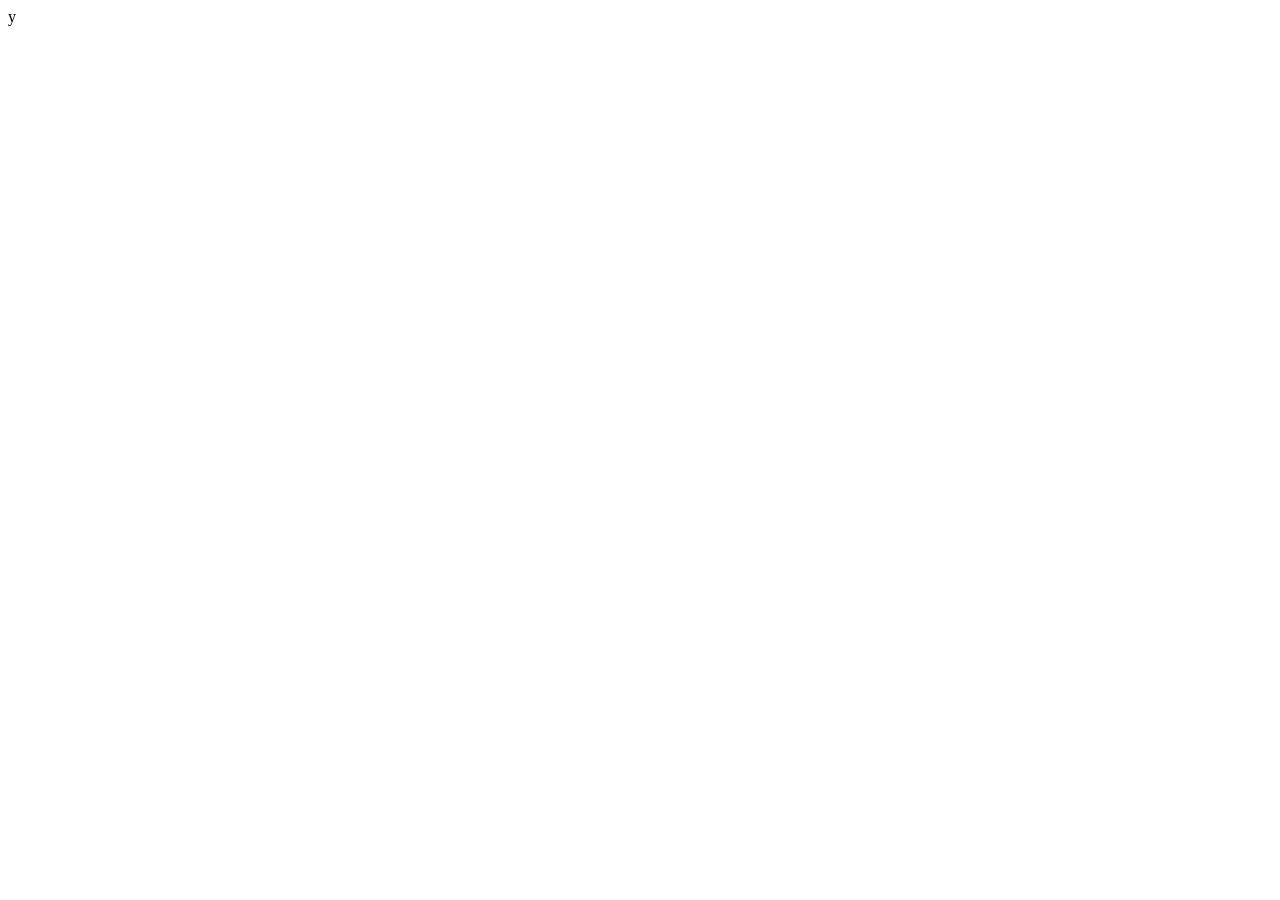
==== commit 8db97d6f: "Update" ====
--- a/index.html
+++ b/index.html
@@ -10,13 +10,13 @@
 
     <!-- TODO: Update og:title to match your application name -->
      <link rel="icon" type="image/png" href="./logo.png" />
-    <meta property="og:title" content="Mohamed Mohy Protofilio" />
-    <meta property="og:description" content="Mohamed Mohy Protofilio" />
+    <meta property="og:title" content="Abdelrahman Atef Protofilio" />
+    <meta property="og:description" content="Abdelrahman Atef Protofilio" />
     <meta property="og:type" content="website" />
     <meta property="og:image" content="../logo.PNG" />
 
     <meta name="twitter:card" content="summary_large_image" />
-    <meta name="twitter:site" content="@Mohamed Mohy Protofilio" />
+    <meta name="twitter:site" content="@Abdelrahman Atef Protofilio" />
     <meta name="twitter:image" content="../logo.PNG" />
   </head>
 
@@ -25,3 +25,4 @@
     <script type="module" src="/src/main.tsx"></script>
   </body>
 </html>
+y
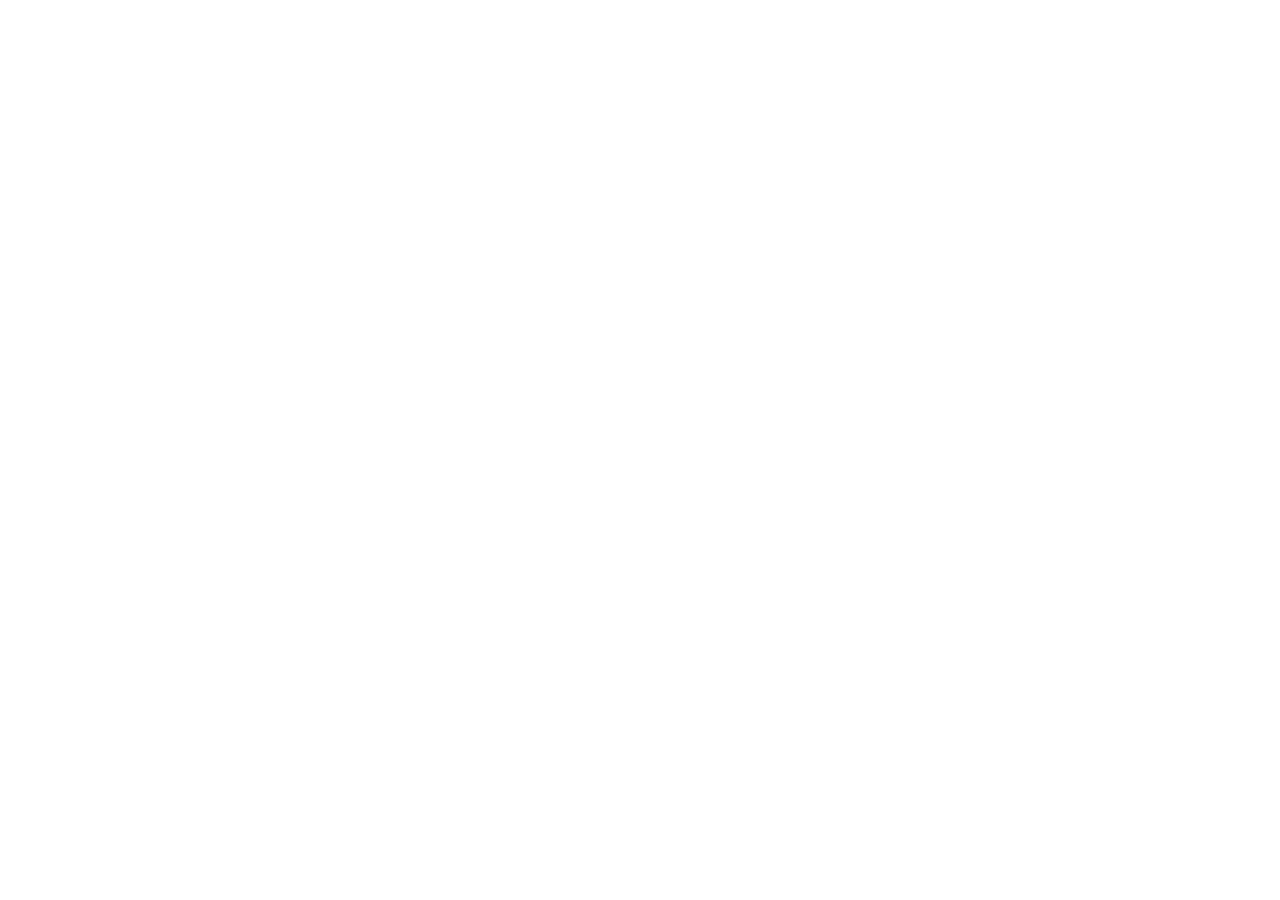
==== commit 775c061c: "Update" ====
--- a/index.html
+++ b/index.html
@@ -3,26 +3,28 @@
   <head>
     <meta charset="UTF-8" />
     <meta name="viewport" content="width=device-width, initial-scale=1.0" />
-    <!-- TODO: Set the document title to the name of your application -->
-    <title>Abdelrahman Atef Protofilio</title>
-    <meta name="description" content="Lovable Generated Project" />
-    <meta name="author" content="Lovable" />
+    <title>Abdelrahman Atef Portfolio</title>
+    <meta name="description" content="AI Engineer specializing in Machine Learning, Deep Learning, and Computer Vision. View my projects, certifications, and experience." />
+    <meta name="author" content="Abdelrahman Atef" />
 
-    <!-- TODO: Update og:title to match your application name -->
-     <link rel="icon" type="image/png" href="./logo.png" />
-    <meta property="og:title" content="Abdelrahman Atef Protofilio" />
-    <meta property="og:description" content="Abdelrahman Atef Protofilio" />
+    <link rel="icon" type="image/png" href="./logo.png" />
+    
+    <!-- Open Graph / Facebook / LinkedIn / WhatsApp -->
+    <meta property="og:title" content="Abdelrahman Atef Portfolio" />
+    <meta property="og:description" content="AI Engineer specializing in ML, Deep Learning, and Neural Networks. Check out my work and certifications." />
     <meta property="og:type" content="website" />
-    <meta property="og:image" content="../logo.PNG" />
+    <meta property="og:url" content="https://abdelrahman-atef-pro.vercel.app/" />
+    <meta property="og:image" content="https://abdelrahman-atef-pro.vercel.app/logo.png" />
 
+    <!-- Twitter Card -->
     <meta name="twitter:card" content="summary_large_image" />
-    <meta name="twitter:site" content="@Abdelrahman Atef Protofilio" />
-    <meta name="twitter:image" content="../logo.PNG" />
+    <meta name="twitter:title" content="Abdelrahman Atef | AI Engineer Portfolio" />
+    <meta name="twitter:description" content="AI Engineer Portfolio - Machine Learning, Deep Learning, Computer Vision" />
+    <meta name="twitter:image" content="https://abdelrahman-atef-pro.vercel.app/logo.png" />
   </head>
 
   <body>
     <div id="root"></div>
     <script type="module" src="/src/main.tsx"></script>
   </body>
-</html>
-y+</html>
